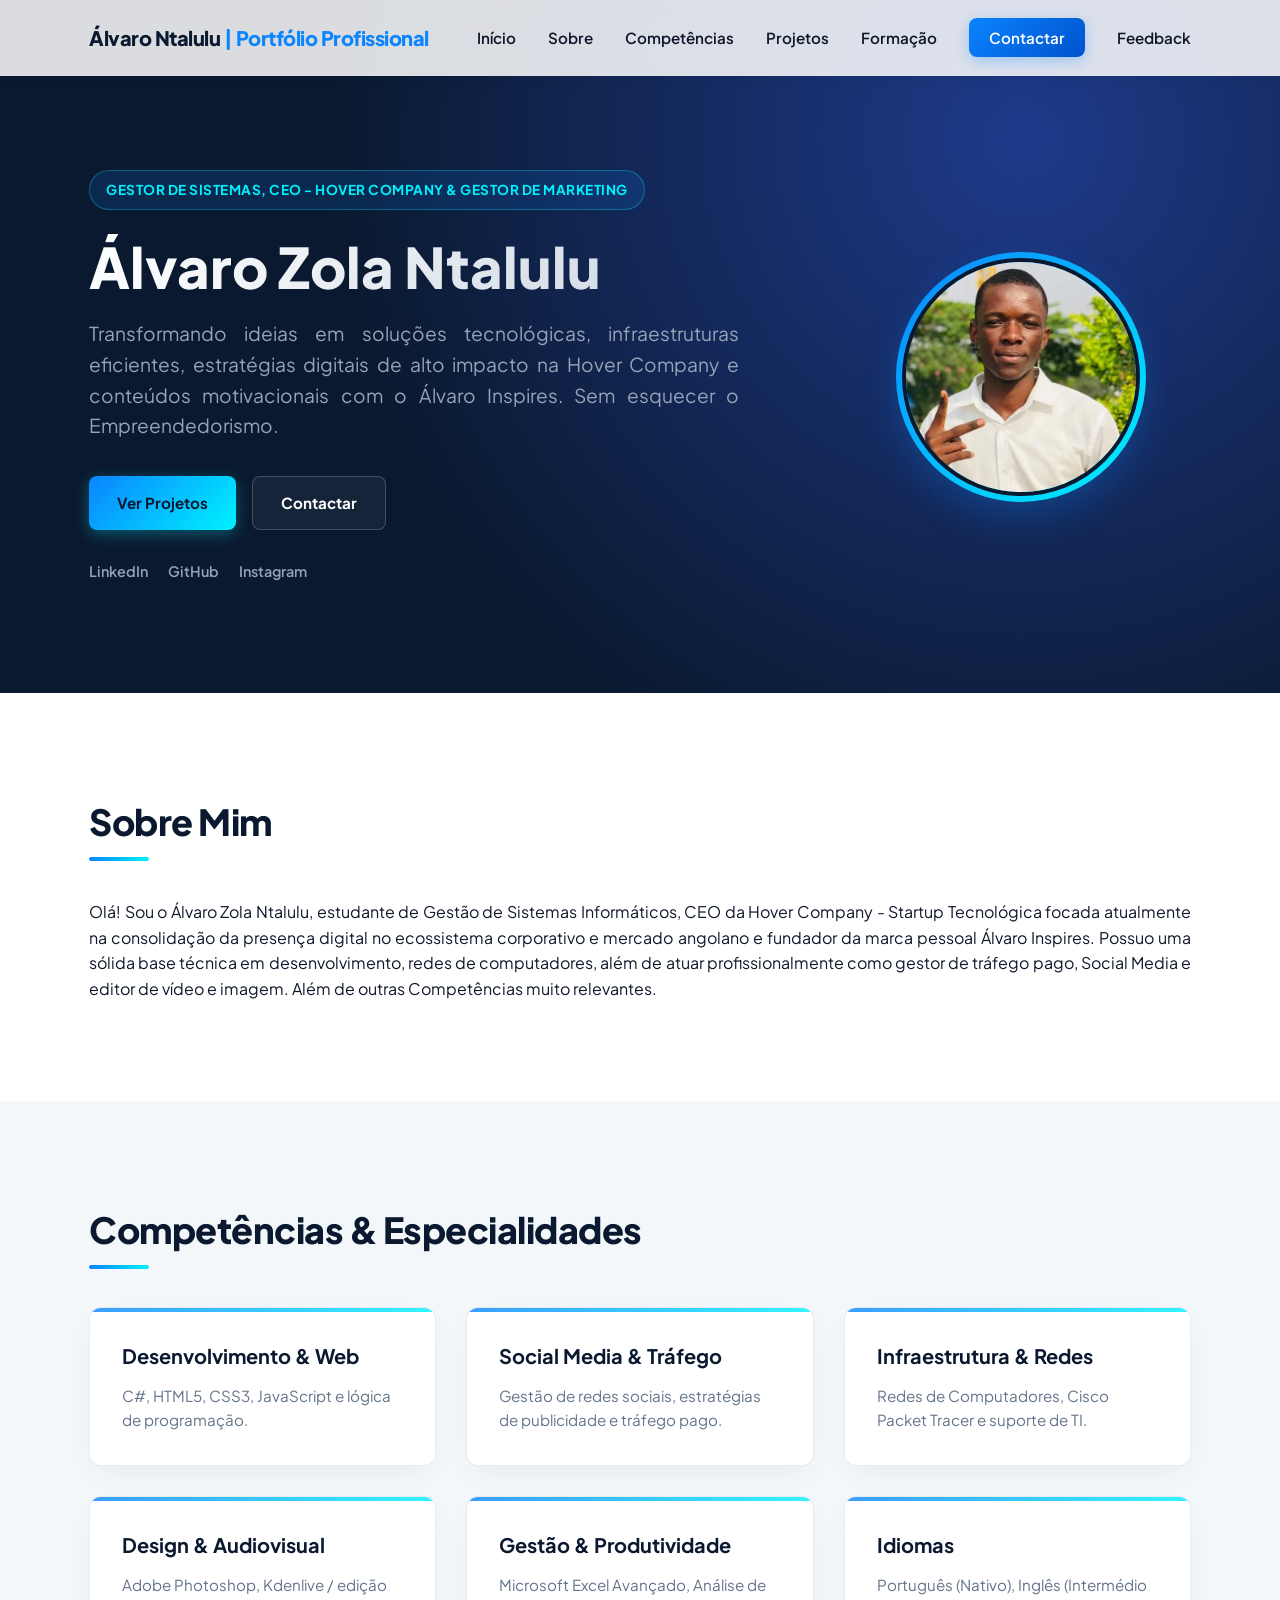
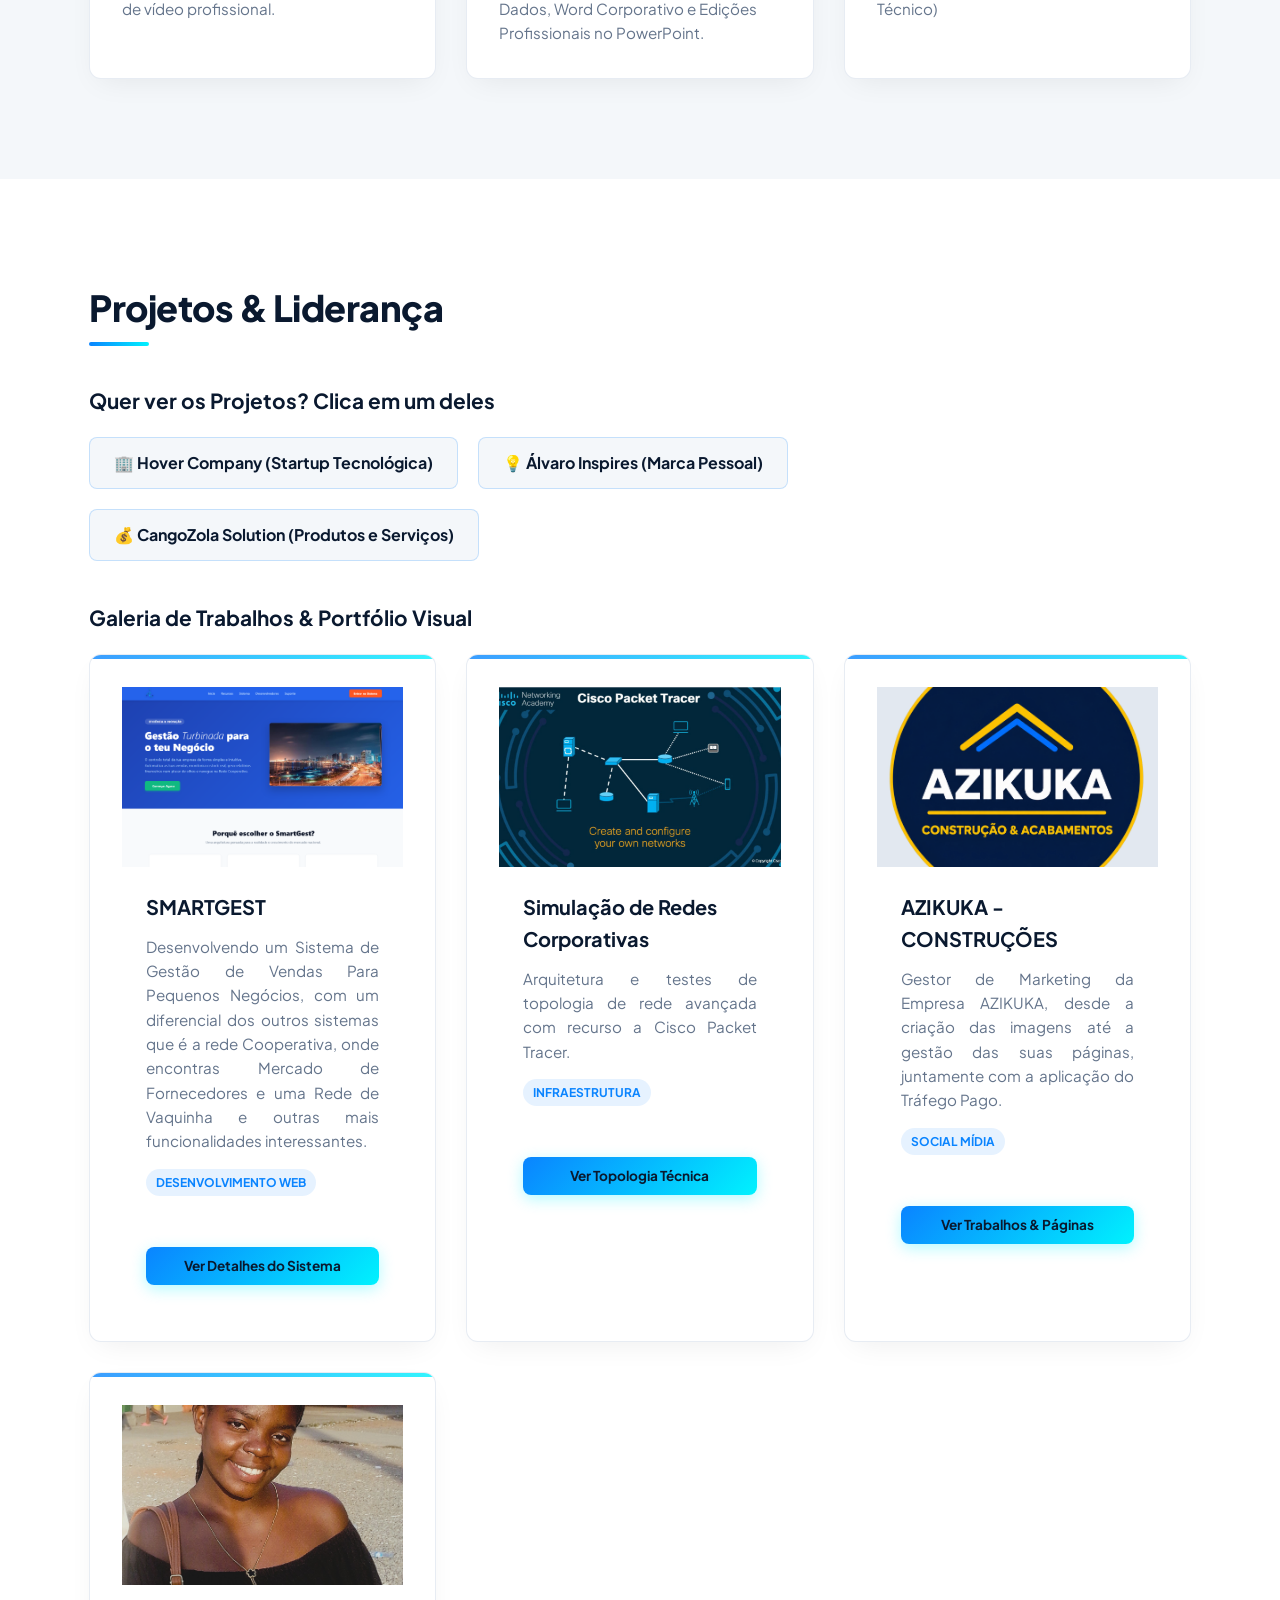
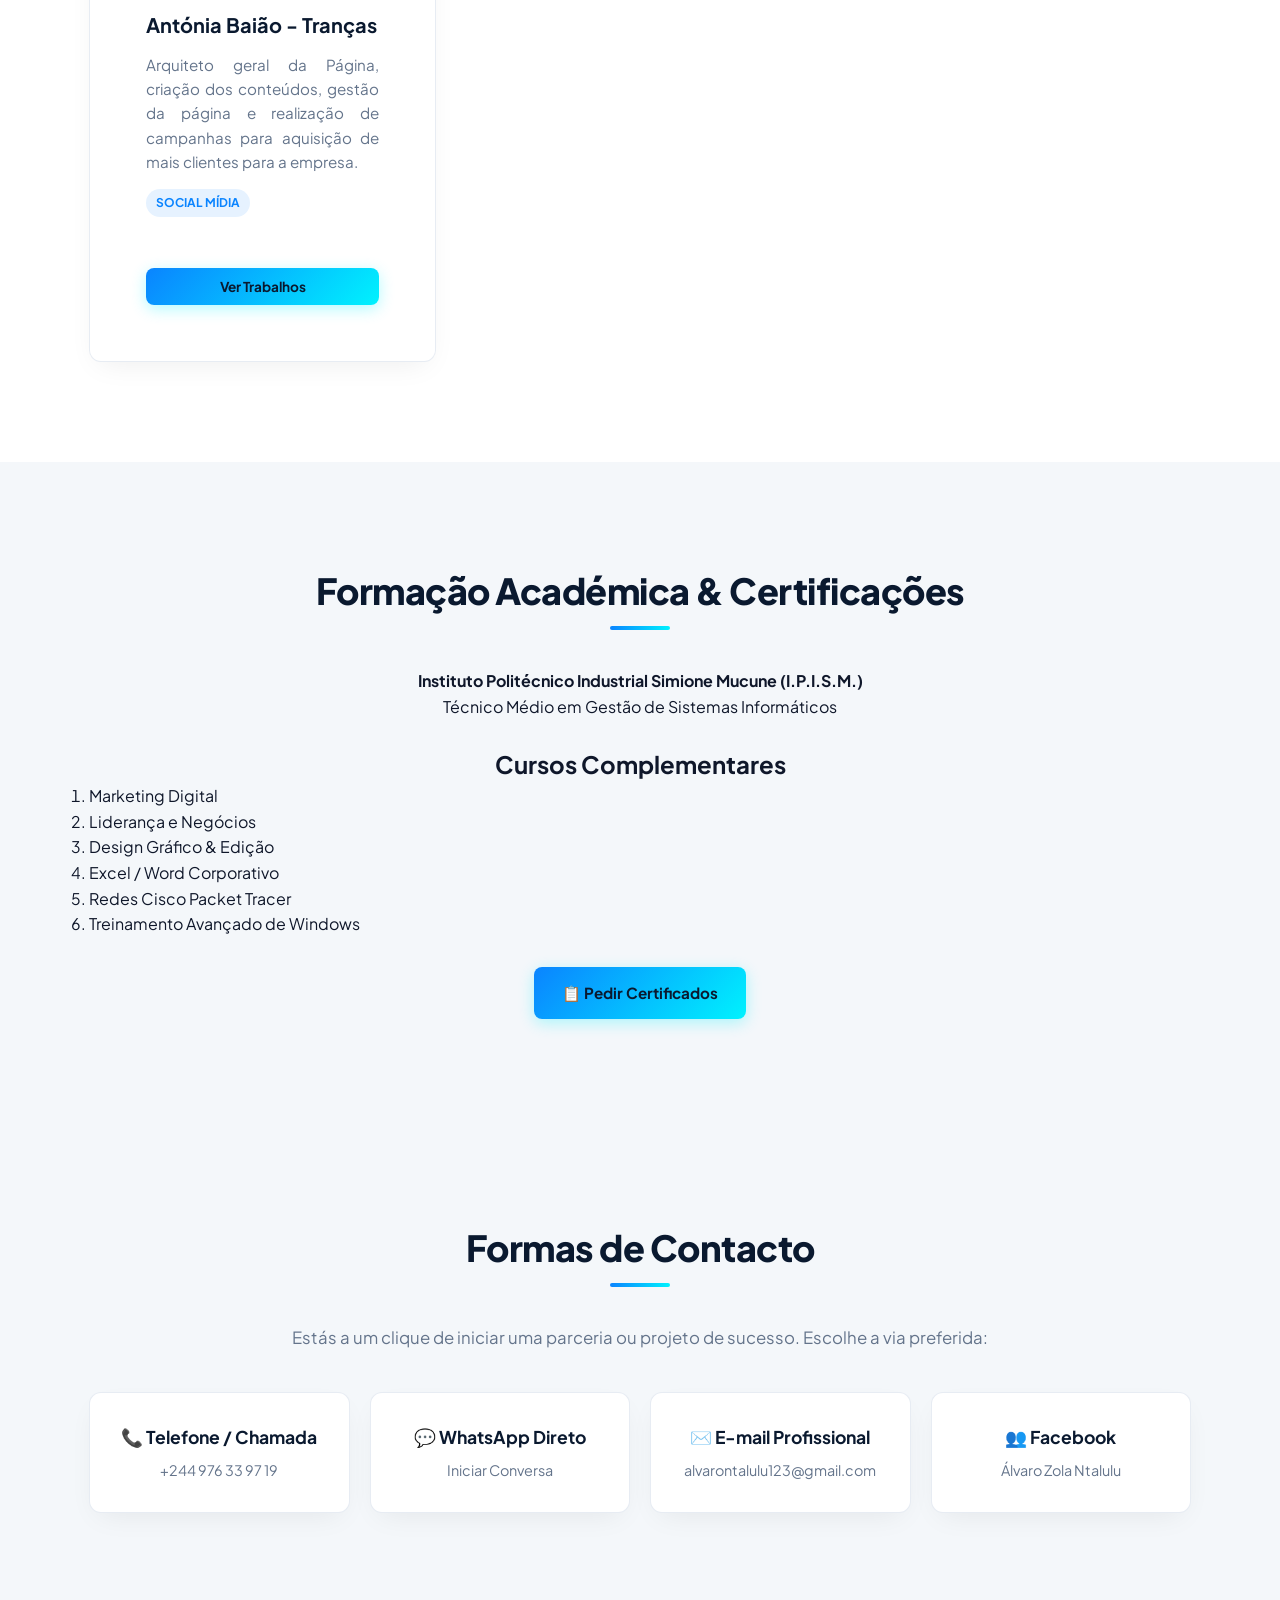
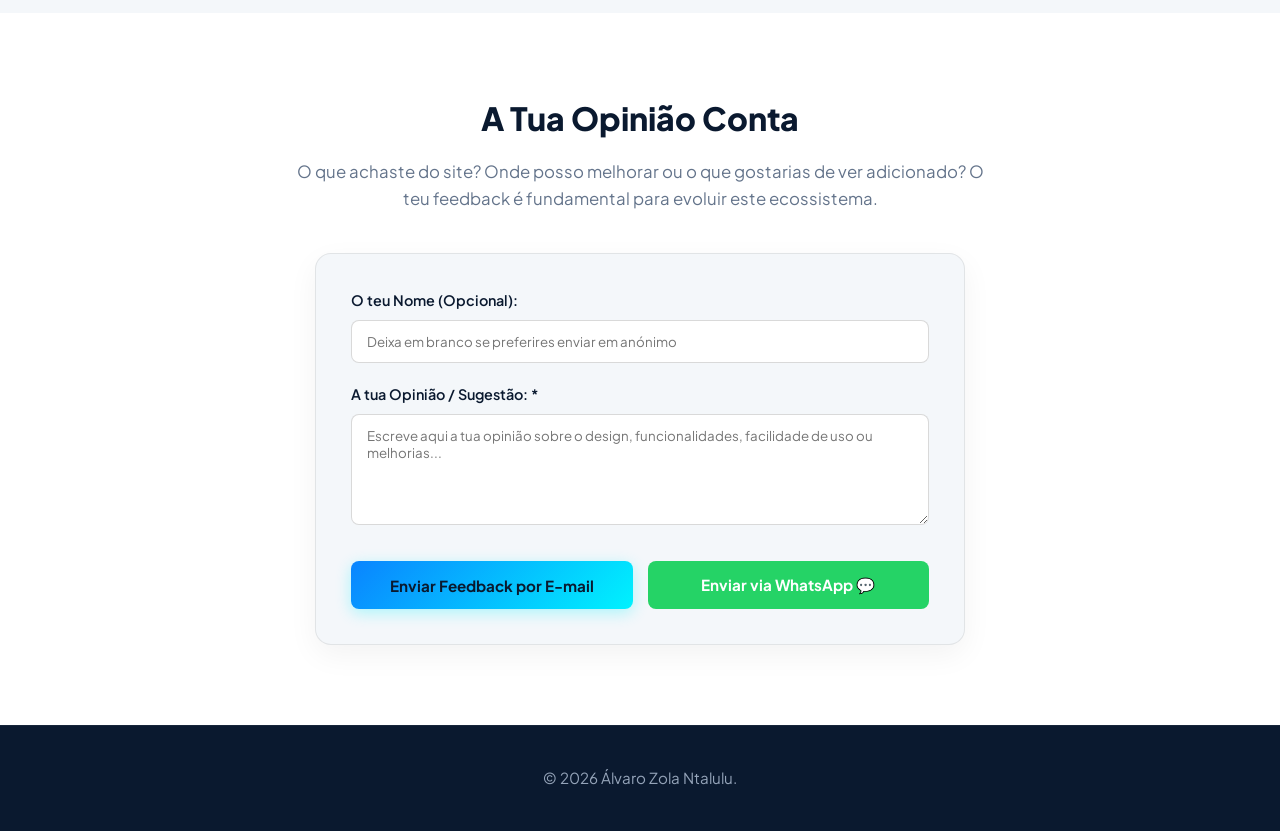
==== index.html @ 8cd979b9 "Links" ====
<!DOCTYPE html>
<html lang="pt">

<head>
    <meta charset="UTF-8">
    <meta name="viewport" content="width=device-width, initial-scale=1.0">
    <title>Álvaro Zola Ntalulu | Portfólio Profissional</title>
    <link rel="stylesheet" href="css/style.css">
</head>

<body>

    <!-- 1. CABEÇALHO E MENU DE NAVEGAÇÃO RESPONSIVO -->
    <header class="header">
        <div class="container nav-container">
            <a href="#" class="logo">Álvaro Ntalulu <span>| Portfólio Profissional</span></a>

            <!-- Botão Hambúrguer para Dispositivos Móveis -->
            <button class="mobile-menu-btn" id="menu-btn" aria-label="Abrir Menu">
                <span class="bar"></span>
                <span class="bar"></span>
                <span class="bar"></span>
            </button>

            <nav class="nav-menu" id="nav-menu">
                <ul>
                    <li><a href="#inicio">Início</a></li>
                    <li><a href="#sobre">Sobre</a></li>
                    <li><a href="#competencias">Competências</a></li>
                    <li><a href="#projetos">Projetos</a></li>
                    <li><a href="#formacao">Formação</a></li>
                    <li><a href="#contacto" class="btn-nav">Contactar</a></li>
                    <li><a href="#feedback">Feedback</a></li>

                </ul>
            </nav>
        </div>
    </header>

    <!-- 2. SECÇÃO PRINCIPAL (HERO SECTION COM FOTO & ÓRBITA DE ÍCONES) -->
    <section class="hero" id="inicio">
        <div class="container hero-container">
            <div class="hero-text">
                <span class="badge">Gestor de Sistemas, CEO - Hover Company & Gestor de Marketing</span>
                <h1>Álvaro Zola Ntalulu</h1>
                <p class="justificado">Transformando ideias em soluções tecnológicas, infraestruturas eficientes,
                    estratégias digitais de alto impacto na Hover Company e conteúdos motivacionais com o Álvaro
                    Inspires. Sem esquecer o Empreendedorismo.</p>

                <div class="hero-buttons">
                    <a href="#projetos" class="btn btn-primary">Ver Projetos</a>
                    <a href="#contacto" class="btn btn-secondary">Contactar</a>
                </div>

                <!-- Redes Sociais no Hero -->
                <div class="social-links">
                    <a href="https://www.linkedin.com/in/álvaro-zola-ntalulu-266499374?utm_source=share_via&utm_content=profile&utm_medium=member_android"
                        target="_blank">LinkedIn</a>
                    <a href="https://github.com/alvaro-zola-ntalulu" target="_blank">GitHub</a>
                    <a href="https://www.instagram.com/alvarontalulu" target="_blank">Instagram</a>
                    <!--                     <a href="https://linktree.com" target="_blank">Linktree</a>
 -->
                </div>
            </div>

            <!-- Imagem de Perfil com Efeito Orbital de 6 Ícones -->
            <div class="hero-image">
                <div class="profile-container">
                    <div class="profile-frame">
                        <img src="assets/img/alvaro-profile.jpg" alt="Álvaro Zola Ntalulu">
                    </div>
                    <!-- Os 6 ícones que formam o segundo anel bem espaçado no Hover -->
                    <div class="orbit-icons">
                        <span class="orbit-icon icon-1" title="Tecnologia">💻</span>
                        <span class="orbit-icon icon-2" title="Marketing">📈</span>
                        <span class="orbit-icon icon-3" title="Redes">🌐</span>
                        <span class="orbit-icon icon-4" title="Software">⚙️</span>
                        <span class="orbit-icon icon-5" title="Computador">🖥️</span>
                        <span class="orbit-icon icon-6" title="Estratégia/Dados">📊</span>
                    </div>
                </div>
            </div>
        </div>
    </section>

    <!-- 3. SOBRE MIM -->
    <section id="sobre" class="section">
        <div class="container">
            <h2 class="section-title">Sobre Mim</h2>
            <div class="about-content">
                <p class="justificado">Olá! Sou o Álvaro Zola Ntalulu, estudante de Gestão de Sistemas Informáticos, CEO
                    da Hover Company - Startup Tecnológica focada atualmente na consolidação da presença digital no
                    ecossistema
                    corporativo e mercado angolano e fundador da
                    marca pessoal Álvaro Inspires. Possuo uma sólida base técnica em desenvolvimento, redes de
                    computadores, além de atuar profissionalmente como gestor de tráfego pago, Social Media e editor de
                    vídeo e imagem. Além de outras Competências muito relevantes.</p>
            </div>
        </div>
    </section>

    <!-- 4. COMPETÊNCIAS (TECH STACK) -->
    <section id="competencias" class="section bg-light">
        <div class="container">
            <h2 class="section-title">Competências & Especialidades</h2>
            <div class="skills-grid">
                <div class="skill-card">
                    <h3>Desenvolvimento & Web</h3>
                    <p>C#, HTML5, CSS3, JavaScript e lógica de programação.</p>
                </div>
                <div class="skill-card">
                    <h3>Social Media & Tráfego</h3>
                    <p>Gestão de redes sociais, estratégias de publicidade e tráfego pago.</p>
                </div>
                <div class="skill-card">
                    <h3>Infraestrutura & Redes</h3>
                    <p>Redes de Computadores, Cisco Packet Tracer e suporte de TI.</p>
                </div>
                <div class="skill-card">
                    <h3>Design & Audiovisual</h3>
                    <p>Adobe Photoshop, Kdenlive / edição de vídeo profissional.</p>
                </div>
                <div class="skill-card">
                    <h3>Gestão & Produtividade</h3>
                    <p>Microsoft Excel Avançado, Análise de Dados, Word Corporativo e Edições Profissionais no
                        PowerPoint.</p>
                </div>
                <div class="skill-card">
                    <h3>Idiomas</h3>
                    <p>Português (Nativo), Inglês (Intermédio Técnico)</p>
                </div>
            </div>
        </div>
    </section>

    <!-- 5. PROJETOS & LIDERANÇA -->
    <section id="projetos" class="section">
        <div class="container">
            <h2 class="section-title">Projetos & Liderança</h2>
            <p class="subtitle-galeria">Quer ver os Projetos? Clica em um deles</p>
            <!-- Links de Destaque para Ficheiros HTML Internos -->
            <div class="brands-banner">
                <a href="Projectos/hover-company.html" class="brand-link">🏢 Hover Company (Startup Tecnológica)</a>
                <a href="Projectos/alvaro-inspires.html" class="brand-link">💡 Álvaro Inspires (Marca Pessoal)</a>
                <a href="Projectos/cangozola-solutions.html" class="brand-link">💰 CangoZola Solution (Produtos e
                    Serviços)</a>
            </div>

            <!-- Galeria Visual de Projetos -->
            <h3 class="subtitle-galeria">Galeria de Trabalhos & Portfólio Visual</h3>
            <div class="projects-grid">

                <!-- Projeto 1: SMARTGEST -->
                <div class="project-card">
                    <div class="project-img">
                        <img src="assets/img/SmartGest.png" alt="SMARTGEST">
                    </div>
                    <div class="project-info">
                        <h3>SMARTGEST</h3>
                        <p class="justificado">Desenvolvendo um Sistema de Gestão de Vendas Para Pequenos Negócios, com
                            um diferencial dos
                            outros sistemas que é a rede Cooperativa, onde encontras Mercado de Fornecedores e uma
                            Rede de Vaquinha e outras mais funcionalidades interessantes.</p>
                        <span class="project-tag">Desenvolvimento Web</span>
                        <br><br>
                        <a href="galeria-trabalho/smartgest-detalhe.html" class="btn btn-primary"
                            style="font-size: 0.85rem; padding: 8px 16px;">Ver Detalhes do Sistema</a>
                    </div>
                </div>

                <!-- Projeto 2: Cisco Packet Tracer -->
                <div class="project-card">
                    <div class="project-img">
                        <img src="assets/img/Cisco.jpg" alt="Cisco Packet Tracer">
                    </div>
                    <div class="project-info">
                        <h3>Simulação de Redes Corporativas</h3>
                        <p class="justificado">Arquitetura e testes de topologia de rede avançada com recurso a Cisco
                            Packet Tracer.</p>
                        <span class="project-tag">Infraestrutura</span>
                        <br><br>
                        <a href="galeria-trabalho/cisco-detalhe.html" class="btn btn-primary"
                            style="font-size: 0.85rem; padding: 8px 16px;">Ver Topologia Técnica</a>
                    </div>
                </div>

                <!-- Projeto 3: AZIKUKA - CONSTRUÇÕES -->
                <div class="project-card">
                    <div class="project-img">
                        <img src="assets/img/Azikuka.png" alt="AZIKUKA">
                    </div>
                    <div class="project-info">
                        <h3>AZIKUKA - CONSTRUÇÕES</h3>
                        <p class="justificado">Gestor de Marketing da Empresa AZIKUKA, desde a criação das imagens até a
                            gestão das suas
                            páginas, juntamente com a aplicação do Tráfego Pago.</p>
                        <span class="project-tag">Social Mídia</span>
                        <br><br>
                        <a href="galeria-trabalho/AZIKUKA-detalhe.html" class="btn btn-primary"
                            style="font-size: 0.85rem; padding: 8px 16px;">Ver Trabalhos & Páginas</a>
                    </div>
                </div>


                <div class="project-card">
                    <div class="project-img">
                        <img src="assets/img/antoniabaiao.jpg" alt="Antónia baião - Tranças">
                    </div>
                    <div class="project-info">
                        <h3>Antónia Baião - Tranças</h3>
                        <p class="justificado">Arquiteto geral da Página, criação dos conteúdos, gestão da
                            página e realização de campanhas para aquisição de mais clientes para a empresa.</p>
                        <span class="project-tag">SOCIAL MÍDIA</span>
                        <br><br>
                        <a href="galeria-trabalho/antoniabailao-detalhe.html" class="btn btn-primary"
                            style="font-size: 0.85rem; padding: 8px 16px;">Ver Trabalhos</a>
                    </div>
                </div>

                <!-- 
                <div class="project-card">
                    <div class="project-img">
                        <img src="assets/img/nome-da-foto.jpg" alt="Nome do Novo Projeto">
                    </div>
                    <div class="project-info">
                        <h3>Título do Novo Projeto</h3>
                        <p class="justificado">Breve descrição sobre o que realizaste neste projeto ou trabalho.</p>
                        <span class="project-tag">Categoria (ex: Web, Design, Redes)</span>
                        <br><br>
                        <a href="galeria-trabalho/projeto-detalhe.html" class="btn btn-primary"
                            style="font-size: 0.85rem; padding: 8px 16px;">Ver Detalhes</a>
                    </div>
                </div>
 -->

            </div>
        </div>
    </section>

    <!-- 6. FORMAÇÃO E CERTIFICADOS -->
    <section id="formacao" class="section bg-light">
        <div class="container text-center">
            <h2 class="section-title">Formação Académica & Certificações</h2>
            <p><strong>Instituto Politécnico Industrial Simione Mucune (I.P.I.S.M.)</strong></p>
            <p>Técnico Médio em Gestão de Sistemas Informáticos</p>
            <br>
            <h2>Cursos Complementares</h2>
            <p>
            <ol style="text-align: left; margin-bottom: 30px;">
                <li>Marketing Digital
                <li>Liderança e Negócios
                <li>Design Gráfico & Edição
                <li>Excel / Word Corporativo
                <li>Redes Cisco Packet Tracer
                <li>Treinamento Avançado de Windows
            </ol>
            </p>

            <a href="certificados.html" class="btn btn-primary" target="_self">📋 Pedir Certificados</a>
        </div>
    </section>

    <!-- 7. SECÇÃO DE CONTACTO DEDICADA -->
    <section id="contacto" class="section contacto-section">
        <div class="container text-center">
            <h2 class="section-title">Formas de Contacto</h2>
            <p class="contacto-desc">Estás a um clique de iniciar uma parceria ou projeto de sucesso. Escolhe a via
                preferida:</p>

            <div class="contacto-grid">
                <a href="tel:+244976339719" class="contacto-card">
                    <h3>📞 Telefone / Chamada</h3>
                    <p>+244 976 33 97 19</p>
                </a>
                <a href="https://wa.me/244976339719" target="_blank" class="contacto-card whatsapp">
                    <h3>💬 WhatsApp Direto</h3>
                    <p>Iniciar Conversa</p>
                </a>
                <a href="mailto:alvarontalulu123@gmail.com" class="contacto-card">
                    <h3>✉️ E-mail Profissional</h3>
                    <p>alvarontalulu123@gmail.com</p>
                </a>
                <a href="https://facebook.com/alvaro.zola.ntalulu" target="_blank" class="contacto-card facebook">
                    <h3>👥 Facebook</h3>
                    <p>Álvaro Zola Ntalulu</p>
                </a>
            </div>
        </div>
    </section>

    <!-- 6. SECÇÃO DE FEEDBACK E OPINIÃO DOS VISITANTES -->
    <section id="feedback" class="brand-details-section parallax-section">
        <div class="container">
            <h2 class="sub-title">A Tua Opinião Conta</h2>
            <p class="sub-desc">O que achaste do site? Onde posso melhorar ou o que gostarias de ver adicionado? O teu
                feedback é fundamental para evoluir este ecossistema.</p>

            <div class="feedback-wrapper"
                style="max-width: 650px; margin: 40px auto 0 auto; background: var(--bg-light); padding: 35px; border-radius: 16px; border: 1px solid rgba(0,0,0,0.08); box-shadow: 0 10px 30px rgba(0,0,0,0.05);">

                <!-- Formulário de Envio Directo para E-mail -->
                <form id="feedback-form" action="https://formspree.io/f/SEU_ID_AQUI" method="POST"
                    style="display: flex; flex-direction: column; gap: 20px; text-align: left;">

                    <div>
                        <label for="fb-nome"
                            style="font-size: 0.9rem; font-weight: 600; color: var(--primary-dark); display: block; margin-bottom: 8px;">O
                            teu Nome (Opcional):</label>
                        <input type="text" id="fb-nome" name="nome"
                            placeholder="Deixa em branco se preferires enviar em anónimo"
                            style="width: 100%; padding: 12px 15px; border-radius: 8px; border: 1px solid rgba(0,0,0,0.15); outline: none; font-family: inherit;">
                    </div>

                    <div>
                        <label for="fb-mensagem"
                            style="font-size: 0.9rem; font-weight: 600; color: var(--primary-dark); display: block; margin-bottom: 8px;">A
                            tua Opinião / Sugestão: *</label>
                        <textarea id="fb-mensagem" name="mensagem" rows="5"
                            placeholder="Escreve aqui a tua opinião sobre o design, funcionalidades, facilidade de uso ou melhorias..."
                            required
                            style="width: 100%; padding: 12px 15px; border-radius: 8px; border: 1px solid rgba(0,0,0,0.15); outline: none; font-family: inherit; resize: vertical;"></textarea>
                    </div>

                    <div style="display: flex; gap: 15px; flex-wrap: wrap; margin-top: 10px;">
                        <!-- Botão Enviar por E-mail -->
                        <button type="submit" class="btn btn-primary"
                            style="flex: 1; border: none; cursor: pointer;">Enviar Feedback por E-mail</button>

                        <!-- Botão Enviar por WhatsApp / Anónimo -->
                        <button type="button" id="btn-wa-feedback" class="btn"
                            style="background: #25D366; color: #fff; border: none; cursor: pointer; flex: 1;">Enviar via
                            WhatsApp 💬</button>
                    </div>

                </form>

            </div>
        </div>
    </section>

    <!-- 8. RODAPÉ -->
    <footer class="footer">
        <div class="container">
            <p>&copy; 2026 Álvaro Zola Ntalulu.</p>
        </div>
    </footer>

    <!-- Script de interatividade -->
    <script src="js/main.js"></script>


</body>

</html>
---- css/style.css ----
/* --- 1. IMPORTAÇÃO DE TIPOGRAFIA EXECUTIVA (Google Fonts) --- */
@import url('https://fonts.googleapis.com/css2?family=Plus+Jakarta+Sans:wght@400;500;600;700;800&display=swap');

/* --- 2. VARIÁVEIS DE CORES & EFEITOS --- */
:root {
    --primary-dark: #0A192F;       /* Azul escuro profundo (Tech) */
    --secondary-dark: #112240;     /* Azul de contraste */
    --accent-blue: #0A84FF;        /* Azul vibrante executivo */
    --accent-cyan: #00F2FE;        /* Cyan para detalhes/gradientes */
    --bg-light: #F4F7FA;          /* Cinza premium para blocos claros */
    --text-dark: #0F172A;         /* Texto escuro nítido */
    --text-muted: #64748B;        /* Texto secundário */
    --text-light: #94A3B8;        /* Texto secundário em fundo escuro */
    --white: #FFFFFF;
    --card-shadow: 0 10px 30px -10px rgba(2, 12, 27, 0.08);
    --hover-shadow: 0 20px 40px -15px rgba(10, 132, 255, 0.2);
    --transition: all 0.3s cubic-bezier(0.4, 0, 0.2, 1);
}

* {
    margin: 0;
    padding: 0;
    box-sizing: border-box;
    font-family: 'Plus Jakarta Sans', sans-serif;
}

body {
    color: var(--text-dark);
    line-height: 1.6;
    background-color: var(--white);
    overflow-x: hidden;
}

.container {
    width: 100%;
    max-width: 1150px;
    margin: 0 auto;
    padding: 0 24px;
}

.justificado {
    text-align: justify;
}

/* --- 3. CABEÇALHO VIDRO FOSCO (GLASSMORPHISM) --- */
.header {
    position: fixed;
    top: 0;
    left: 0;
    width: 100%;
    background: rgba(255, 255, 255, 0.85);
    backdrop-filter: blur(12px);
    -webkit-backdrop-filter: blur(12px);
    border-bottom: 1px solid rgba(226, 232, 240, 0.6);
    z-index: 1000;
}

.nav-container {
    display: flex;
    justify-content: space-between;
    align-items: center;
    height: 75px;
}

.logo {
    font-size: 1.25rem;
    font-weight: 800;
    color: var(--primary-dark);
    text-decoration: none;
    letter-spacing: -0.5px;
}

.logo span {
    color: var(--accent-blue);
}

.nav-menu ul {
    display: flex;
    list-style: none;
    align-items: center;
    gap: 32px;
}

.nav-menu a {
    text-decoration: none;
    color: var(--text-dark);
    font-size: 0.95rem;
    font-weight: 600;
    transition: var(--transition);
}

.nav-menu a:hover {
    color: var(--accent-blue);
}

.btn-nav {
    background: linear-gradient(135deg, var(--accent-blue), #0052CC);
    color: var(--white) !important;
    padding: 10px 20px;
    border-radius: 8px;
    box-shadow: 0 4px 14px rgba(10, 132, 255, 0.3);
}

.btn-nav:hover {
    transform: translateY(-2px);
    box-shadow: 0 6px 20px rgba(10, 132, 255, 0.4);
}

/* --- 4. HERO SECTION DE ALTO IMPACTO (FUNDO ESCURO TECH) --- */
.hero {
    padding: 170px 0 110px 0;
    background: radial-gradient(circle at 80% 20%, #1E3A8A 0%, var(--primary-dark) 60%);
    color: var(--white);
    position: relative;
}

.badge {
    display: inline-flex;
    align-items: center;
    gap: 8px;
    background: rgba(10, 132, 255, 0.15);
    border: 1px solid rgba(0, 242, 254, 0.3);
    color: var(--accent-cyan);
    padding: 8px 16px;
    border-radius: 30px;
    font-size: 0.85rem;
    font-weight: 700;
    margin-bottom: 24px;
    letter-spacing: 0.5px;
    text-transform: uppercase;
}

.hero h1 {
    font-size: 3.5rem;
    font-weight: 800;
    line-height: 1.15;
    margin-bottom: 20px;
    background: linear-gradient(135deg, #FFFFFF 0%, #CBD5E1 100%);
    -webkit-background-clip: text;
    -webkit-text-fill-color: transparent;
}

.hero p {
    font-size: 1.2rem;
    color: var(--text-light);
    max-width: 650px;
    margin-bottom: 35px;
    font-weight: 400;
}

.hero-buttons {
    display: flex;
    gap: 16px;
}

/* --- ATUALIZAÇÃO DA SECÇÃO HERO (LAYOUT EM 2 COLUNAS) --- */
.hero-container {
    display: flex;
    align-items: center;
    justify-content: space-between;
    gap: 40px;
}

.hero-text {
    flex: 1;
    max-width: 650px;
}

/* Moldura Executiva para a Imagem de Perfil */
.hero-image {
    flex: 0 0 320px;
    display: flex;
    justify-content: center;
    align-items: center;
}

.profile-frame {
    width: 280px;
    height: 280px;
    border-radius: 50%;
    padding: 8px;
    background: linear-gradient(135deg, var(--accent-blue), var(--accent-cyan));
    box-shadow: 0 15px 35px rgba(10, 132, 255, 0.25);
    transition: var(--transition);
}

.profile-frame:hover {
    transform: scale(1.03);
    box-shadow: 0 20px 45px rgba(0, 241, 254, 0.041);
}

.profile-frame img {
    width: 100%;
    height: 100%;
    border-radius: 50%;
    object-fit: cover;
    border: 4px solid var(--primary-dark);
}

/* --- LINKS REDES SOCIAIS NO HERO --- */
.social-links {
    display: flex;
    gap: 20px;
    margin-top: 30px;
    align-items: center;
}

.social-links a {
    display: inline-flex;
    align-items: center;
    gap: 8px;
    color: var(--text-light);
    text-decoration: none;
    font-size: 0.9rem;
    font-weight: 600;
    transition: var(--transition);
}

.social-links a:hover {
    color: var(--accent-cyan);
    transform: translateY(-2px);
}

/* --- ADAPTAÇÃO PARA TELEMÓVEIS (RESPONSIVIDADE) --- */
@media (max-width: 868px) {
    .hero-container {
        flex-direction: column-reverse; /* Em telemóveis a foto fica por cima do texto */
        text-align: center;
    }

    .hero-text {
        max-width: 100%;
    }

    .hero-buttons, .social-links {
        justify-content: center;
    }

    .profile-frame {
        width: 220px;
        height: 220px;
    }
}

/* --- 5. BOTÕES IMPRESSIONANTES --- */
.btn {
    display: inline-flex;
    align-items: center;
    justify-content: center;
    padding: 14px 28px;
    border-radius: 8px;
    text-decoration: none;
    font-weight: 700;
    font-size: 0.95rem;
    transition: var(--transition);
}

.btn-primary {
    background: linear-gradient(135deg, var(--accent-blue) 0%, var(--accent-cyan) 100%);
    color: var(--primary-dark);
    box-shadow: 0 4px 15px rgba(0, 242, 254, 0.3);
}

.btn-primary:hover {
    transform: translateY(-3px);
    box-shadow: 0 8px 25px rgba(0, 242, 254, 0.5);
}

.btn-secondary {
    background: rgba(255, 255, 255, 0.05);
    color: var(--white);
    border: 1px solid rgba(255, 255, 255, 0.2);
    backdrop-filter: blur(5px);
}

.btn-secondary:hover {
    background: rgba(255, 255, 255, 0.15);
    border-color: var(--white);
    transform: translateY(-3px);
}

/* --- 6. SECÇÕES & CARTÕES TRIDIMENSIONAIS --- */
.section {
    padding: 100px 0;
}

.bg-light {
    background-color: var(--bg-light);
}

.section-title {
    font-size: 2.25rem;
    font-weight: 800;
    color: var(--primary-dark);
    margin-bottom: 48px;
    letter-spacing: -0.5px;
    position: relative;
}

.section-title::after {
    content: '';
    position: absolute;
    bottom: -10px;
    left: 0;
    width: 60px;
    height: 4px;
    background: linear-gradient(90deg, var(--accent-blue), var(--accent-cyan));
    border-radius: 2px;
}

.skills-grid, .projects-grid {
    display: grid;
    grid-template-columns: repeat(auto-fit, minmax(260px, 1fr));
    gap: 30px;
}

.skill-card, .project-card {
    background-color: var(--white);
    padding: 32px;
    border-radius: 12px;
    box-shadow: var(--card-shadow);
    border: 1px solid rgba(226, 232, 240, 0.8);
    transition: var(--transition);
    position: relative;
    overflow: hidden;
}

.skill-card::before, .project-card::before {
    content: '';
    position: absolute;
    top: 0;
    left: 0;
    width: 100%;
    height: 4px;
    background: linear-gradient(90deg, var(--accent-blue), var(--accent-cyan));
    opacity: 0.8;
    transition: var(--transition);
}

.skill-card:hover, .project-card:hover {
    transform: translateY(-8px);
    box-shadow: var(--hover-shadow);
    border-color: rgba(10, 132, 255, 0.3);
}

.skill-card h3, .project-card h3 {
    font-size: 1.25rem;
    font-weight: 700;
    color: var(--primary-dark);
    margin-bottom: 12px;
}

.skill-card p, .project-card p {
    font-size: 0.95rem;
    color: var(--text-muted);
    line-height: 1.6;
}

.text-center {
    text-align: center;
}

.text-center .section-title::after {
    left: 50%;
    transform: translateX(-50%);
}

/* --- 7. RODAPÉ EXECUTIVO --- */
.footer {
    background-color: var(--primary-dark);
    color: var(--text-light);
    text-align: center;
    padding: 40px 0;
    font-size: 0.95rem;
    border-top: 1px solid rgba(255, 255, 255, 0.05);
}

/* --- BANNER DE MARCAS (Hover Company, Álvaro Inspires e outras) --- */
.brands-banner {
    display: flex;
    gap: 20px;
    margin-bottom: 40px;
    flex-wrap: wrap;
}

.brand-link {
    background: var(--bg-light);
    border: 1px solid rgba(10, 132, 255, 0.2);
    padding: 12px 24px;
    border-radius: 8px;
    text-decoration: none;
    font-weight: 700;
    color: var(--primary-dark);
    transition: var(--transition);
}

.brand-link:hover {
    background: var(--accent-blue);
    color: var(--white);
    transform: translateY(-2px);
}

.subtitle-galeria {
    font-size: 1.3rem;
    color: var(--primary-dark);
    margin-bottom: 20px;
    font-weight: 700;
}

/* --- GALERIA DE PROJETOS COM FOTOS --- */
.project-card {
    background-color: var(--white);
    border-radius: 12px;
    overflow: hidden;
    box-shadow: var(--card-shadow);
    border: 1px solid rgba(226, 232, 240, 0.8);
    transition: var(--transition);
    display: flex;
    flex-direction: column;
}

.project-img {
    width: 100%;
    height: 180px;
    overflow: hidden;
    background-color: #E2E8F0;
}

.project-img img {
    width: 100%;
    height: 100%;
    object-fit: cover;
    transition: var(--transition);
}

.project-card:hover .project-img img {
    transform: scale(1.05);
}

.project-info {
    padding: 24px;
    display: flex;
    flex-direction: column;
    flex-grow: 1;
}

.project-tag {
    display: inline-block;
    margin-top: 15px;
    font-size: 0.75rem;
    font-weight: 700;
    text-transform: uppercase;
    color: var(--accent-blue);
    background: rgba(10, 132, 255, 0.1);
    padding: 4px 10px;
    border-radius: 20px;
    align-self: flex-start;
}

/* --- SECÇÃO DE CONTACTO DEDICADA --- */
.contacto-section {
    background-color: var(--bg-light);
}

.contacto-desc {
    color: var(--text-muted);
    margin-bottom: 40px;
    font-size: 1.05rem;
}

.contacto-grid {
    display: grid;
    grid-template-columns: repeat(auto-fit, minmax(220px, 1fr));
    gap: 20px;
}

.contacto-card {
    background: var(--white);
    padding: 30px 20px;
    border-radius: 12px;
    text-decoration: none;
    box-shadow: var(--card-shadow);
    border: 1px solid rgba(226, 232, 240, 0.8);
    transition: var(--transition);
    display: flex;
    flex-direction: column;
    align-items: center;
    text-align: center;
}

.contacto-card h3 {
    font-size: 1.1rem;
    color: var(--primary-dark);
    margin-bottom: 8px;
}

.contacto-card p {
    font-size: 0.9rem;
    color: var(--text-muted);
}

.contacto-card:hover {
    transform: translateY(-5px);
    border-color: var(--accent-blue);
    box-shadow: var(--hover-shadow);
}

.contacto-card.whatsapp:hover {
    border-color: #25D366;
}

.contacto-card.facebook:hover {
    border-color: #1877F2;
}

/* --- ESTILOS INTERATIVOS PARA PÁGINAS DE MARCAS/EMPRESAS --- */
.brand-hero {
    padding: 160px 0 90px 0;
    background: linear-gradient(135deg, #0A192F 0%, #112240 100%);
    color: var(--white);
    min-height: 80vh;
    display: flex;
    align-items: center;
}

.brand-container {
    display: flex;
    align-items: center;
    justify-content: space-between;
    gap: 50px;
}

.brand-info {
    flex: 1;
}

.badge-brand {
    display: inline-block;
    background: rgba(0, 242, 254, 0.12);
    color: var(--accent-cyan);
    padding: 6px 14px;
    border-radius: 20px;
    font-size: 0.85rem;
    font-weight: 700;
    margin-bottom: 20px;
    text-transform: uppercase;
    letter-images: 0.5px;
}

.brand-info h1 {
    font-size: 3rem;
    font-weight: 800;
    margin-bottom: 20px;
    color: var(--white);
}

.brand-info p {
    font-size: 1.1rem;
    color: var(--text-light);
    margin-bottom: 30px;
    line-height: 1.7;
}

/* Botões de Ação Interativos */
.brand-actions {
    display: flex;
    gap: 15px;
    margin-bottom: 25px;
    flex-wrap: wrap;
}

.btn-brand {
    padding: 12px 24px;
    border-radius: 8px;
    font-weight: 700;
    text-decoration: none;
    transition: var(--transition);
    box-shadow: 0 4px 15px rgba(0,0,0,0.2);
}

.btn-brand.facebook {
    background: #1877F2;
    color: var(--white);
}

.btn-brand.instagram {
    background: linear-gradient(45deg, #f09433, #e6683c, #dc2743, #cc2366, #bc1888);
    color: var(--white);
}

.btn-brand.whatsapp {
    background: #25D366;
    color: var(--white);
}

.btn-brand:hover {
    transform: translateY(-3px);
    opacity: 0.95;
    box-shadow: 0 8px 25px rgba(10, 132, 255, 0.4);
}

/* Chips de Redes Sociais Secundárias */
.brand-socials-row {
    display: flex;
    gap: 12px;
    flex-wrap: wrap;
}

.social-chip {
    background: rgba(255, 255, 255, 0.08);
    border: 1px solid rgba(255, 255, 255, 0.15);
    color: var(--white);
    padding: 8px 16px;
    border-radius: 6px;
    text-decoration: none;
    font-size: 0.9rem;
    font-weight: 600;
    transition: var(--transition);
}

.social-chip:hover {
    background: var(--accent-blue);
    border-color: var(--accent-cyan);
    transform: translateY(-2px);
}

.social-chip.whatsapp:hover {
    background: #25D366;
    border-color: #25D366;
}

/* Cartão da Imagem/Logótipo Interativo */
.brand-media {
    flex: 0 0 350px;
    display: flex;
    justify-content: center;
}

.brand-logo-card {
    position: relative;
    width: 300px;
    height: 300px;
    border-radius: 20px;
    overflow: hidden;
    background: var(--secondary-dark);
    border: 2px solid rgba(0, 242, 254, 0.3);
    box-shadow: 0 20px 40px rgba(0, 0, 0, 0.4);
    transition: var(--transition);
}

.brand-logo-card img {
    width: 100%;
    height: 100%;
    object-fit: cover;
    transition: var(--transition);
}

.brand-logo-card:hover {
    transform: scale(1.03) translateY(-5px);
    border-color: var(--accent-cyan);
    box-shadow: 0 30px 60px rgba(0, 242, 254, 0.25);
}

.brand-logo-card:hover img {
    transform: scale(1.05);
}

.brand-details-section {
    padding: 80px 0;
    background-color: var(--white);
    text-align: center;
}

.sub-title {
    font-size: 2rem;
    font-weight: 800;
    color: var(--primary-dark);
    margin-bottom: 15px;
}

.sub-desc {
    max-width: 700px;
    margin: 0 auto 30px auto;
    color: var(--text-muted);
    font-size: 1.05rem;
    line-height: 1.6;
}

.back-home-wrapper {
    margin-top: 20px;
}

/* --- EFEITO DE ÓRBITA CIRCULAR NA FOTO DE PERFIL (6 ÍCONES ALINHADOS) --- */
.profile-container {
    position: relative;
    width: 340px; /* Aumentado ligeiramente para dar espaço aos ícones exteriores */
    height: 340px;
    display: flex;
    justify-content: center;
    align-items: center;
}

.profile-frame {
    width: 250px;
    height: 250px;
    border-radius: 50%;
    padding: 6px;
    background: linear-gradient(135deg, var(--accent-blue), var(--accent-cyan));
    box-shadow: 0 15px 35px rgba(10, 132, 255, 0.25);
    transition: var(--transition);
    z-index: 2;
}

.profile-frame img {
    width: 100%;
    height: 100%;
    border-radius: 50%;
    object-fit: cover;
    border: 4px solid var(--primary-dark);
}

/* Contentor dos 6 ícones em órbita */
.orbit-icons {
    position: absolute;
    width: 100%;
    height: 100%;
    top: 0;
    left: 0;
    pointer-events: none;
    opacity: 0;
    transform: scale(0.7);
    transition: all 0.4s cubic-bezier(0.175, 0.885, 0.32, 1.275);
    z-index: 1;
}

.profile-container:hover .orbit-icons {
    opacity: 1;
    transform: scale(1); /* Expande para o tamanho total afastado da margem */
}

.profile-container:hover .profile-frame {
    transform: scale(1.02);
    box-shadow: 0 20px 45px rgba(0, 242, 254, 0.4);
}

.orbit-icon {
    position: absolute;
    width: 42px;
    height: 42px;
    background: var(--white);
    border: 2px solid var(--accent-cyan);
    border-radius: 50%;
    display: flex;
    align-items: center;
    justify-content: center;
    font-size: 1.1rem;
    box-shadow: 0 4px 12px rgba(0, 242, 254, 0.3);
    transition: var(--transition);
}

/* Distribuição matemática perfeita dos 6 ícones bem distantes do círculo central */
.icon-1 { top: 10px;  left: 50%; transform: translateX(-50%); } /* Topo */
.icon-2 { top: 60px;  right: 15px; }                            /* Superior Direita */
.icon-3 { bottom: 60px; right: 15px; }                          /* Inferior Direita */
.icon-4 { bottom: 10px; left: 50%; transform: translateX(-50%); }/* Fundo */
.icon-5 { bottom: 60px; left: 15px; }                           /* Inferior Esquerda */
.icon-6 { top: 60px;  left: 15px; }                             /* Superior Esquerda */



/* Responsividade para Telemóveis */
@media (max-width: 868px) {
    .brand-container {
        flex-direction: column-reverse;
        text-align: center;
    }
    .brand-actions, .brand-socials-row {
        justify-content: center;
    }
    .brand-logo-card {
        width: 240px;
        height: 240px;
    }
}

/* --- MENU RESPONSIVO MOBILE --- */
.mobile-menu-btn {
    display: none;
    flex-direction: column;
    justify-content: space-between;
    width: 30px;
    height: 21px;
    background: transparent;
    border: none;
    cursor: pointer;
    z-index: 1001;
}

.mobile-menu-btn .bar {
    width: 100%;
    height: 3px;
    background-color: var(--white);
    border-radius: 3px;
    transition: var(--transition);
}

/* Animação do Botão Hambúrguer quando Aberto */
.mobile-menu-btn.active .bar:nth-child(1) {
    transform: translateY(9px) rotate(45deg);
}
.mobile-menu-btn.active .bar:nth-child(2) {
    opacity: 0;
}
.mobile-menu-btn.active .bar:nth-child(3) {
    transform: translateY(-9px) rotate(-45deg);
}

/* Regras de Responsividade para Telemóveis (ecrãs até 768px) */
@media (max-width: 768px) {
    .mobile-menu-btn {
        display: flex; /* Mostra o botão hambúrguer no telemóvel */
    }

    .nav-menu {
        position: fixed;
        top: 0;
        right: -100%; /* Esconde o menu fora do ecrã à direita */
        width: 75%;
        height: 100vh;
        background: var(--secondary-dark);
        box-shadow: -10px 0 30px rgba(0, 0, 0, 0.5);
        display: flex;
        justify-content: center;
        align-items: center;
        transition: right 0.4s ease;
        z-index: 1000;
    }

    .nav-menu.active {
        right: 0; /* Desliza o menu para dentro do ecrã */
    }

    .nav-menu ul {
        flex-direction: column;
        align-items: center;
        gap: 25px;
    }

    .nav-menu ul li a {
        font-size: 1.2rem;
    }
}


#lightbox {
    display: none;
    position: fixed;
    z-index: 999999;
    top: 0;
    left: 0;
    width: 100vw;
    height: 100vh;
    background: rgba(0, 0, 0, 0.9);
    justify-content: center;
    align-items: center;
}

#lightbox-img {
    max-width: 90%;
    max-height: 85vh;
    object-fit: contain;
    border-radius: 8px;
}

#lightbox-close {
    position: absolute;
    top: 20px;
    right: 30px;
    color: #fff;
    font-size: 35px;
    background: none;
    border: none;
    cursor: pointer;
}
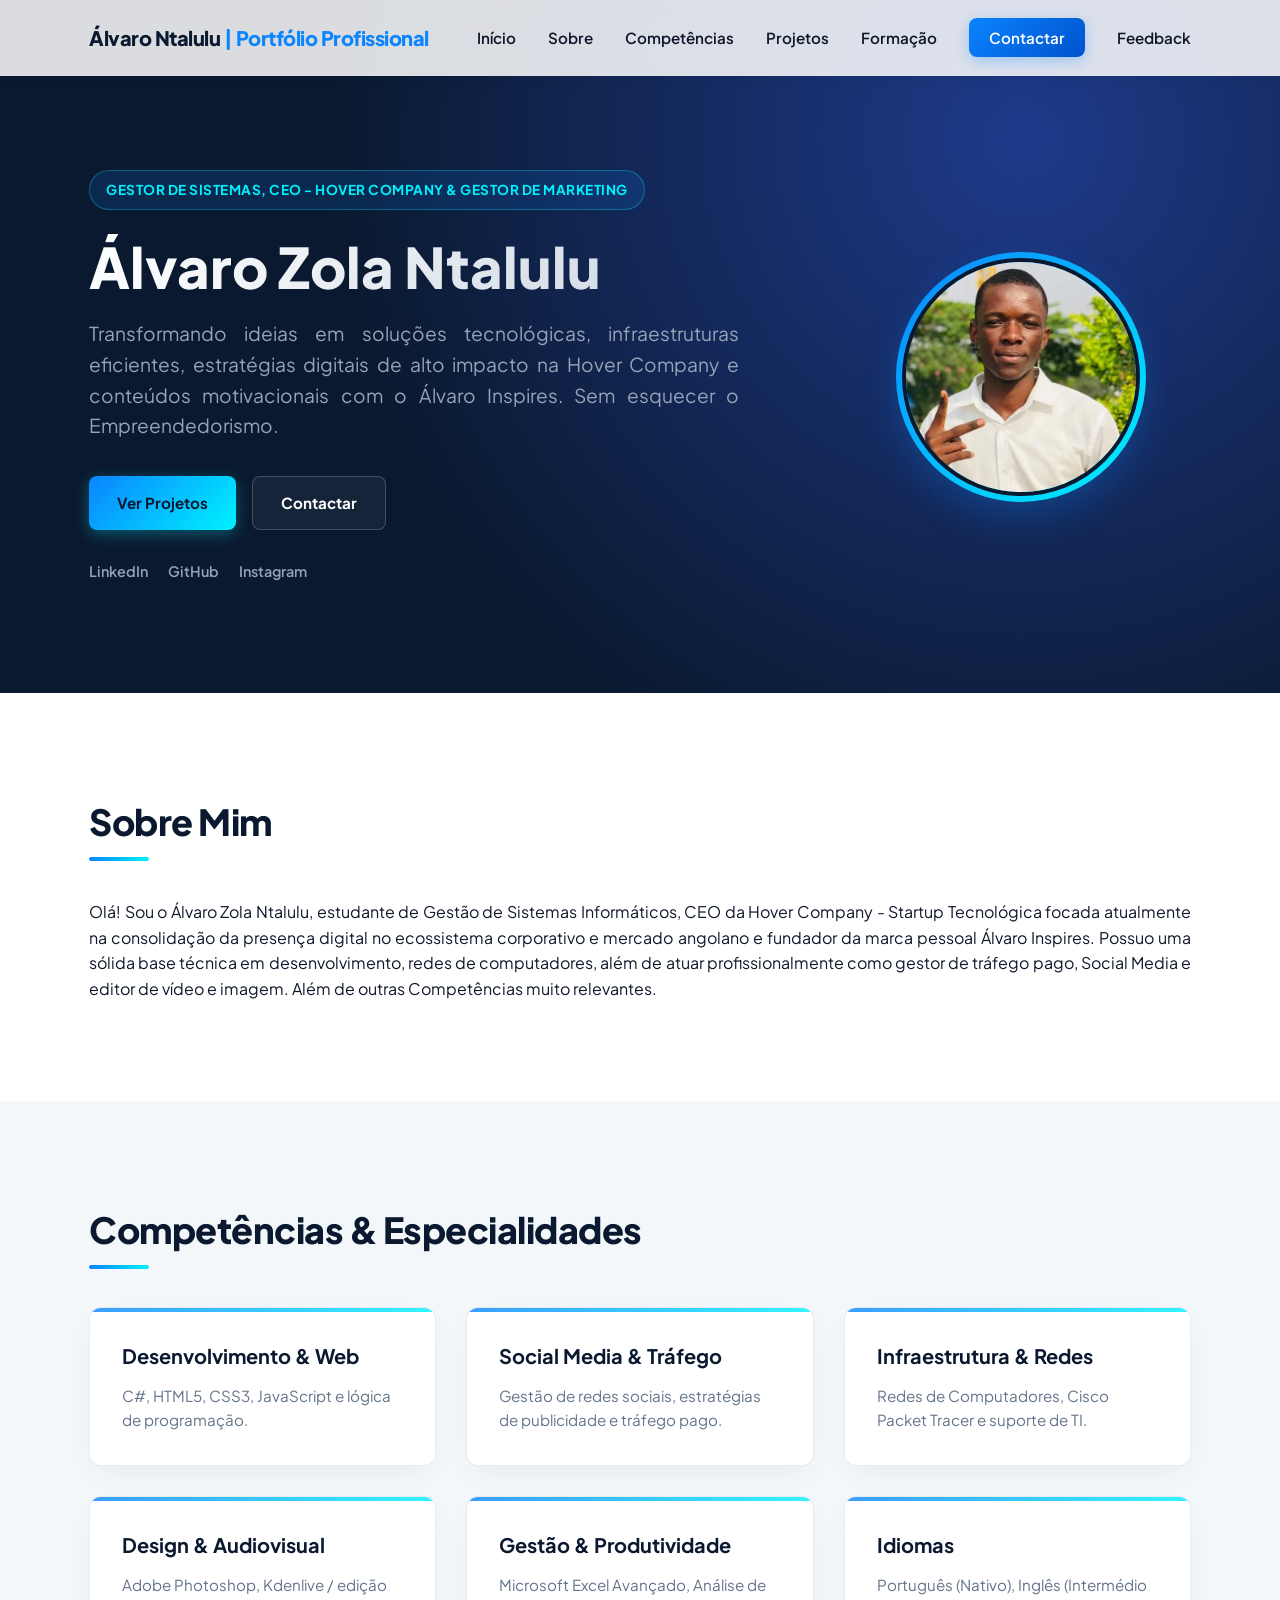
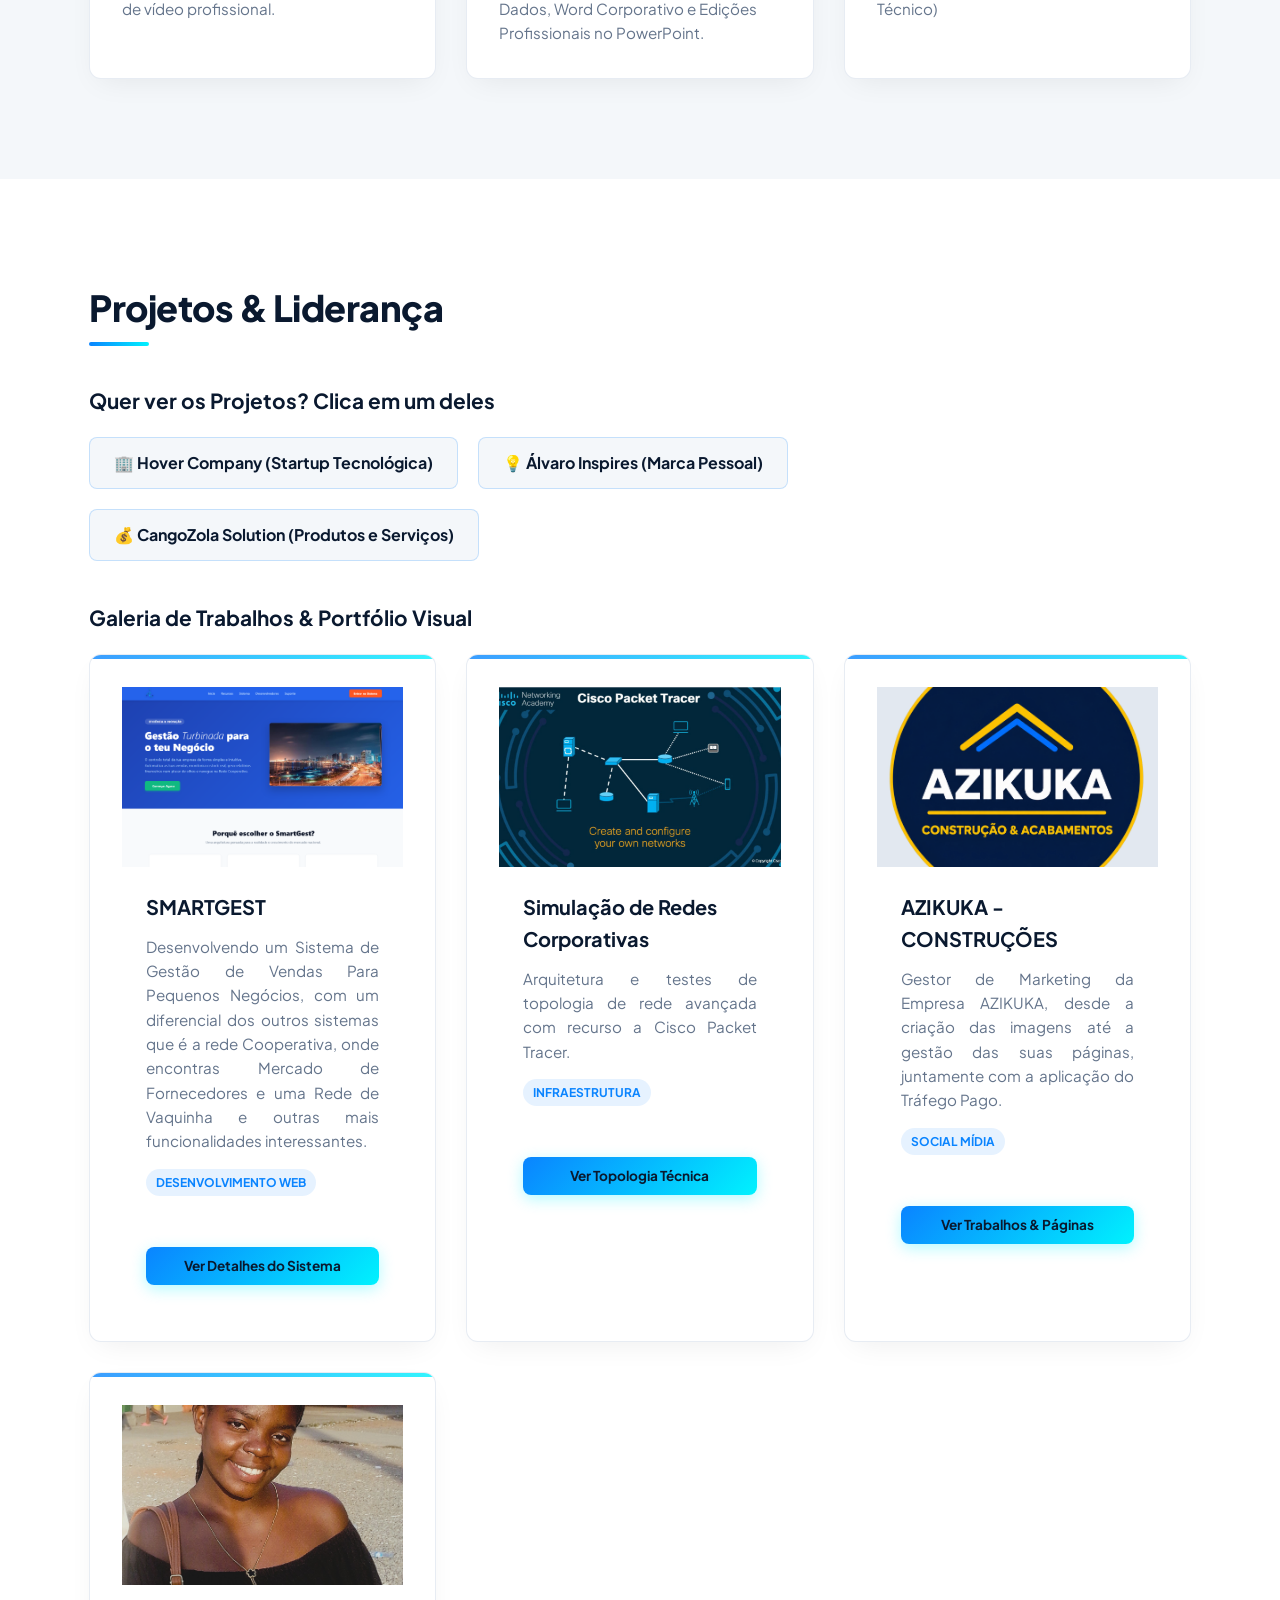
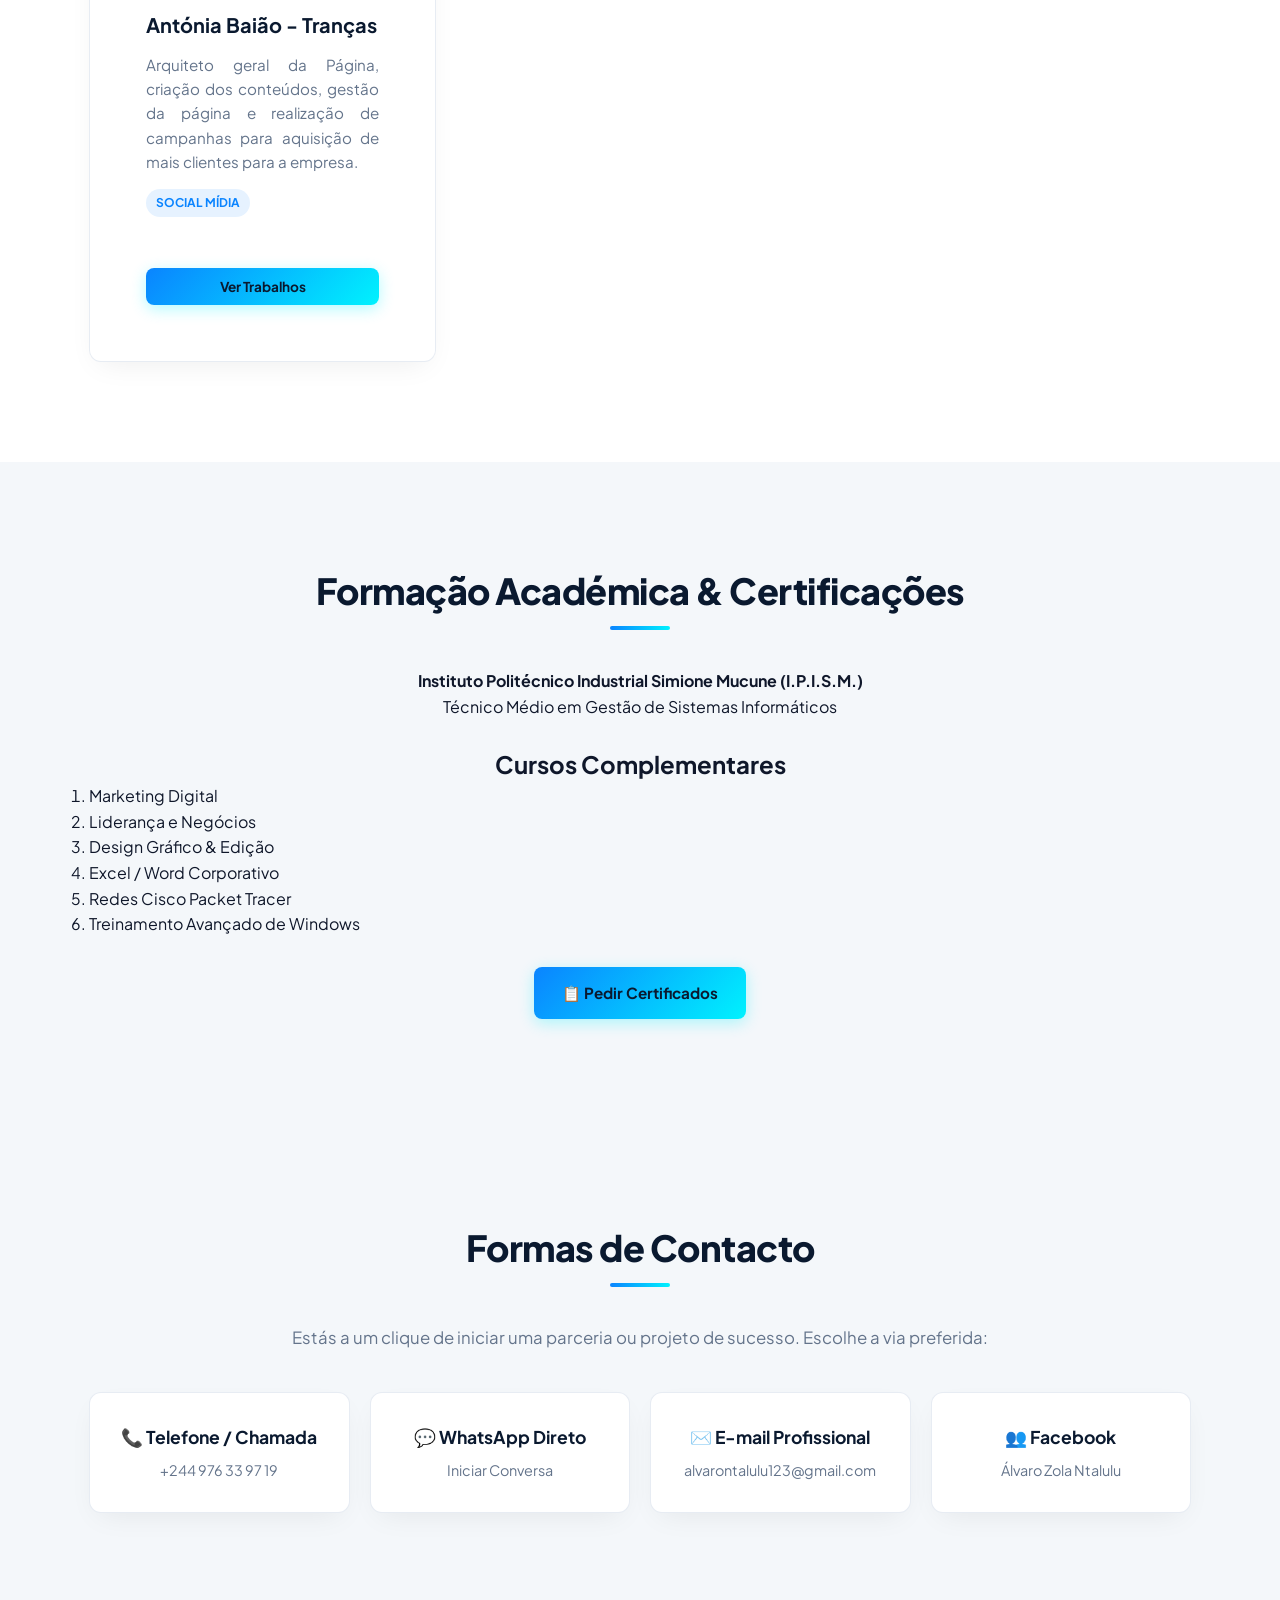
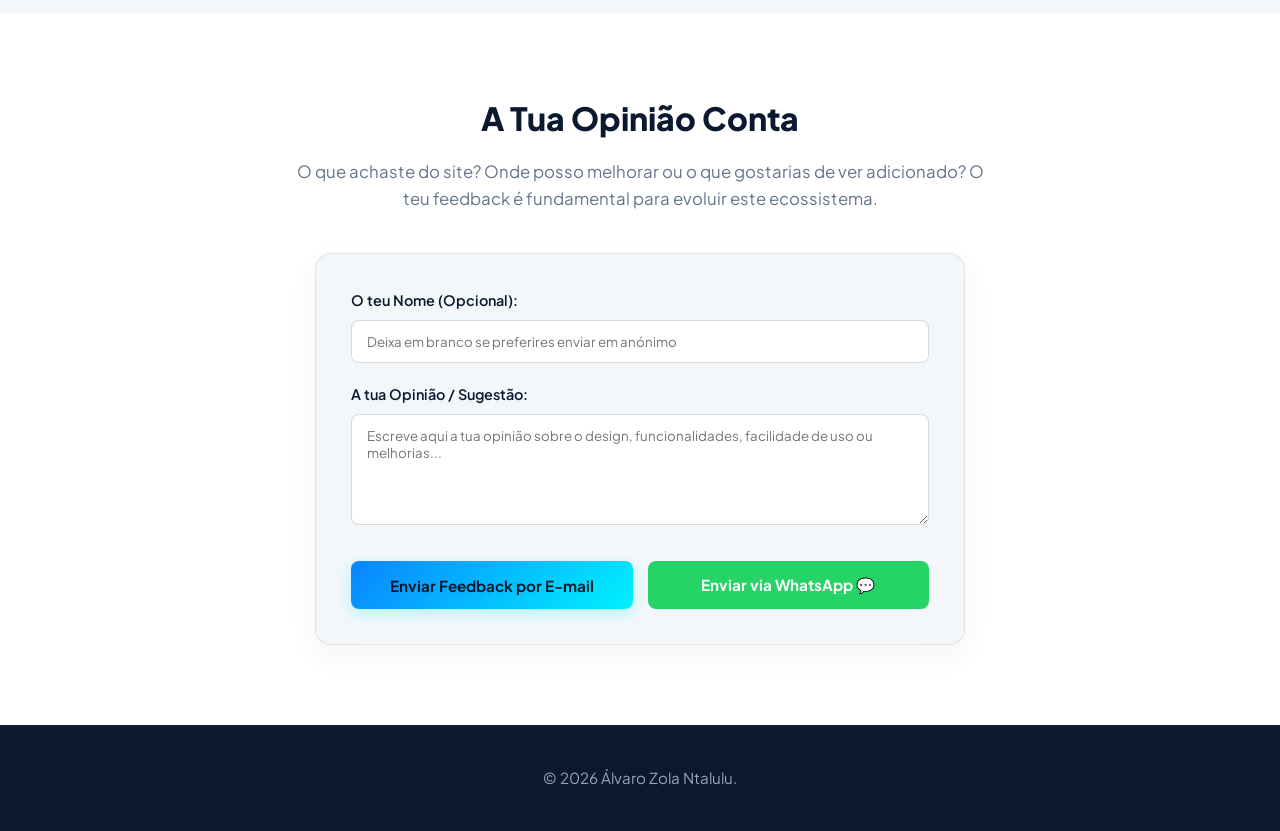
==== commit 9fb7db49: "a" ====
--- a/index.html
+++ b/index.html
@@ -314,7 +314,7 @@
                     <div>
                         <label for="fb-mensagem"
                             style="font-size: 0.9rem; font-weight: 600; color: var(--primary-dark); display: block; margin-bottom: 8px;">A
-                            tua Opinião / Sugestão: *</label>
+                            tua Opinião / Sugestão: </label>
                         <textarea id="fb-mensagem" name="mensagem" rows="5"
                             placeholder="Escreve aqui a tua opinião sobre o design, funcionalidades, facilidade de uso ou melhorias..."
                             required
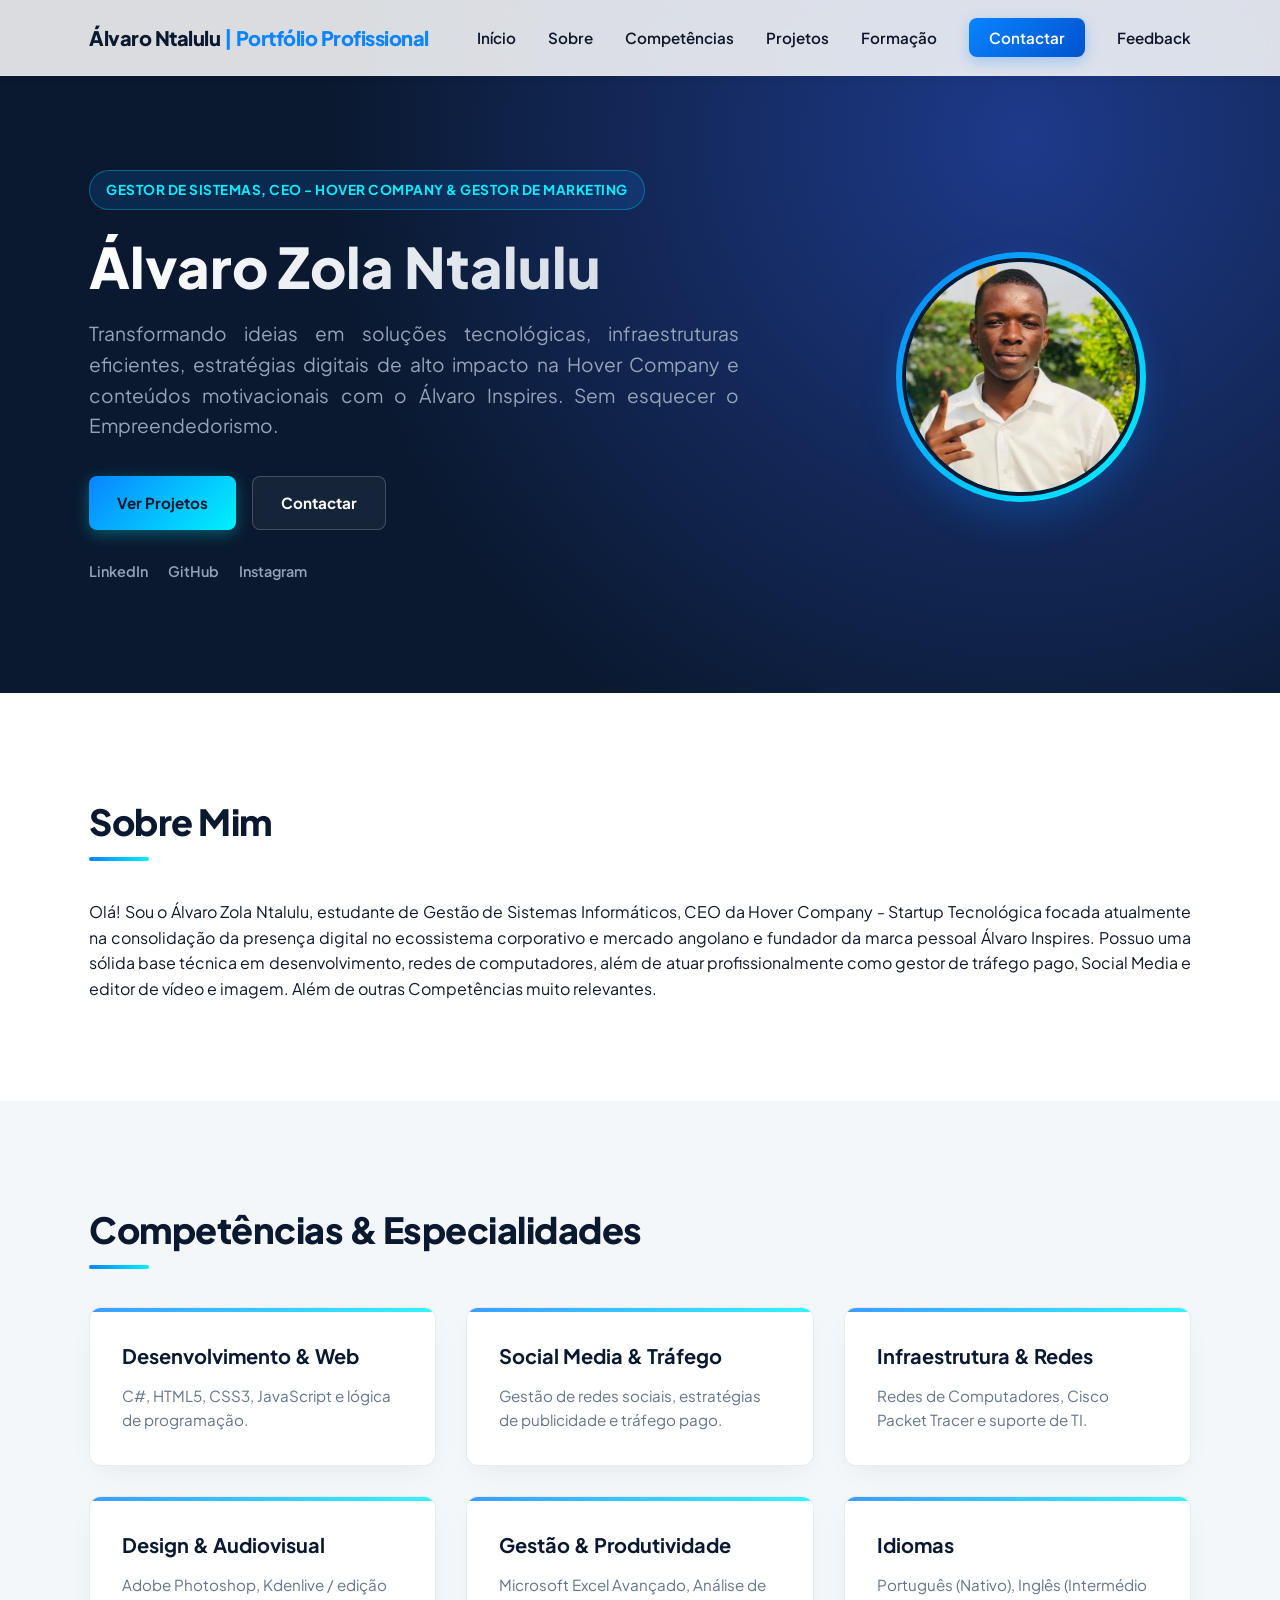
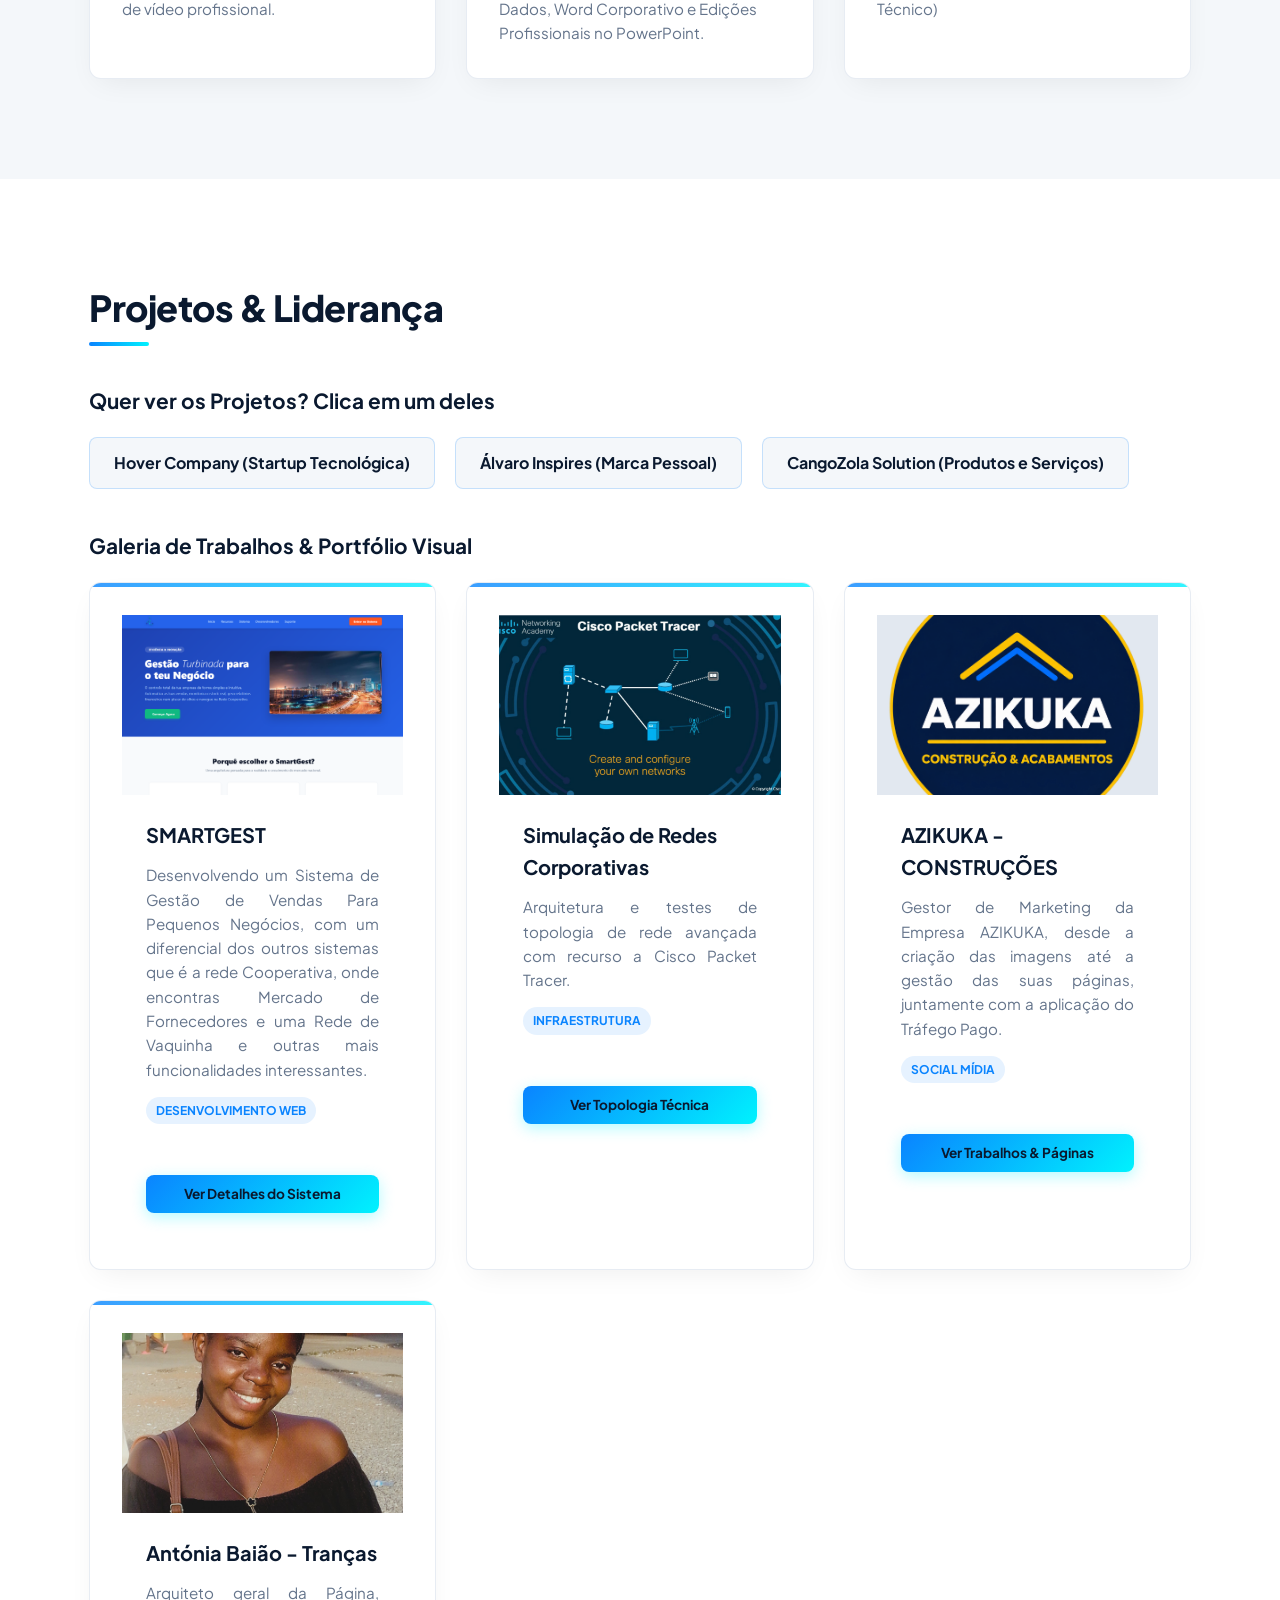
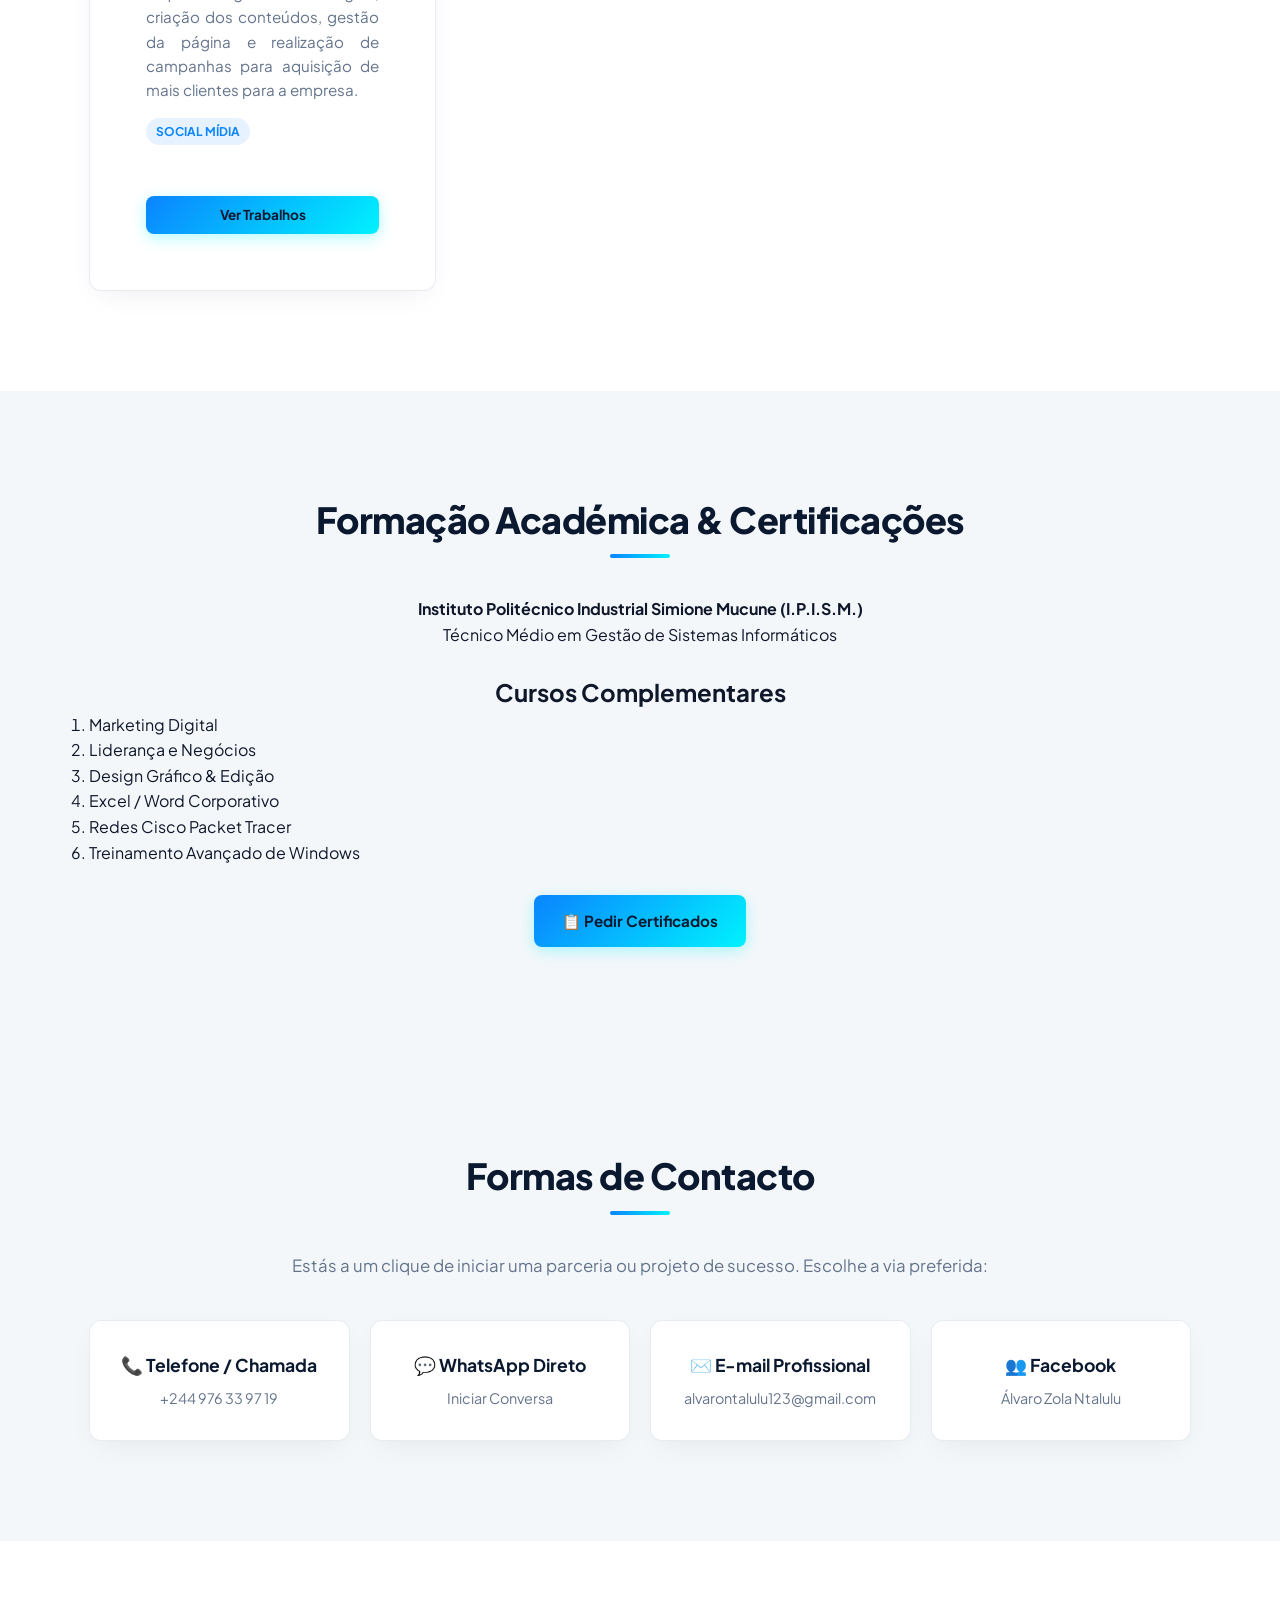
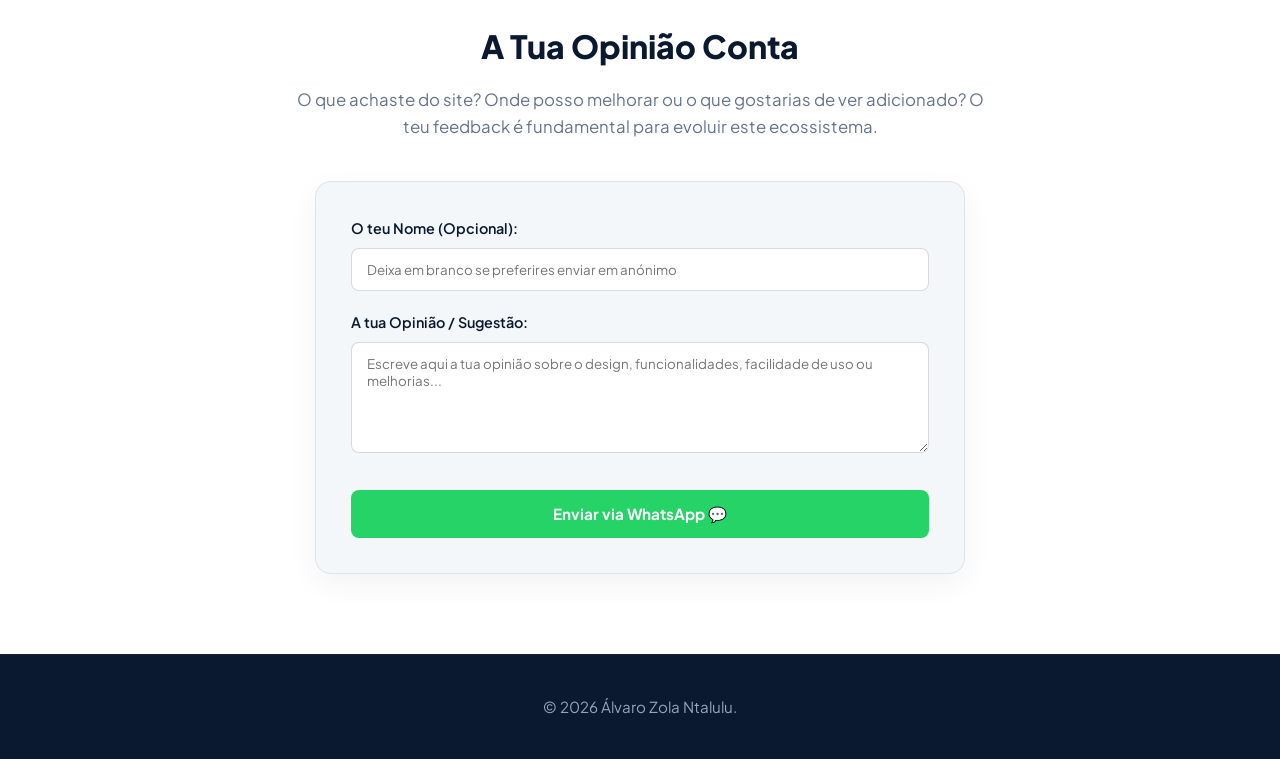
==== commit d931721b: "Atualizacões" ====
--- a/index.html
+++ b/index.html
@@ -140,9 +140,9 @@
             <p class="subtitle-galeria">Quer ver os Projetos? Clica em um deles</p>
             <!-- Links de Destaque para Ficheiros HTML Internos -->
             <div class="brands-banner">
-                <a href="Projectos/hover-company.html" class="brand-link">🏢 Hover Company (Startup Tecnológica)</a>
-                <a href="Projectos/alvaro-inspires.html" class="brand-link">💡 Álvaro Inspires (Marca Pessoal)</a>
-                <a href="Projectos/cangozola-solutions.html" class="brand-link">💰 CangoZola Solution (Produtos e
+                <a href="Projectos/hover-company.html" class="brand-link">Hover Company (Startup Tecnológica)</a>
+                <a href="Projectos/alvaro-inspires.html" class="brand-link">Álvaro Inspires (Marca Pessoal)</a>
+                <a href="Projectos/cangozola-solutions.html" class="brand-link">CangoZola Solution (Produtos e
                     Serviços)</a>
             </div>
 
@@ -323,8 +323,8 @@
 
                     <div style="display: flex; gap: 15px; flex-wrap: wrap; margin-top: 10px;">
                         <!-- Botão Enviar por E-mail -->
-                        <button type="submit" class="btn btn-primary"
-                            style="flex: 1; border: none; cursor: pointer;">Enviar Feedback por E-mail</button>
+                        <!-- <button type="submit" class="btn btn-primary"
+                            style="flex: 1; border: none; cursor: pointer;">Enviar Feedback por E-mail</button> -->
 
                         <!-- Botão Enviar por WhatsApp / Anónimo -->
                         <button type="button" id="btn-wa-feedback" class="btn"
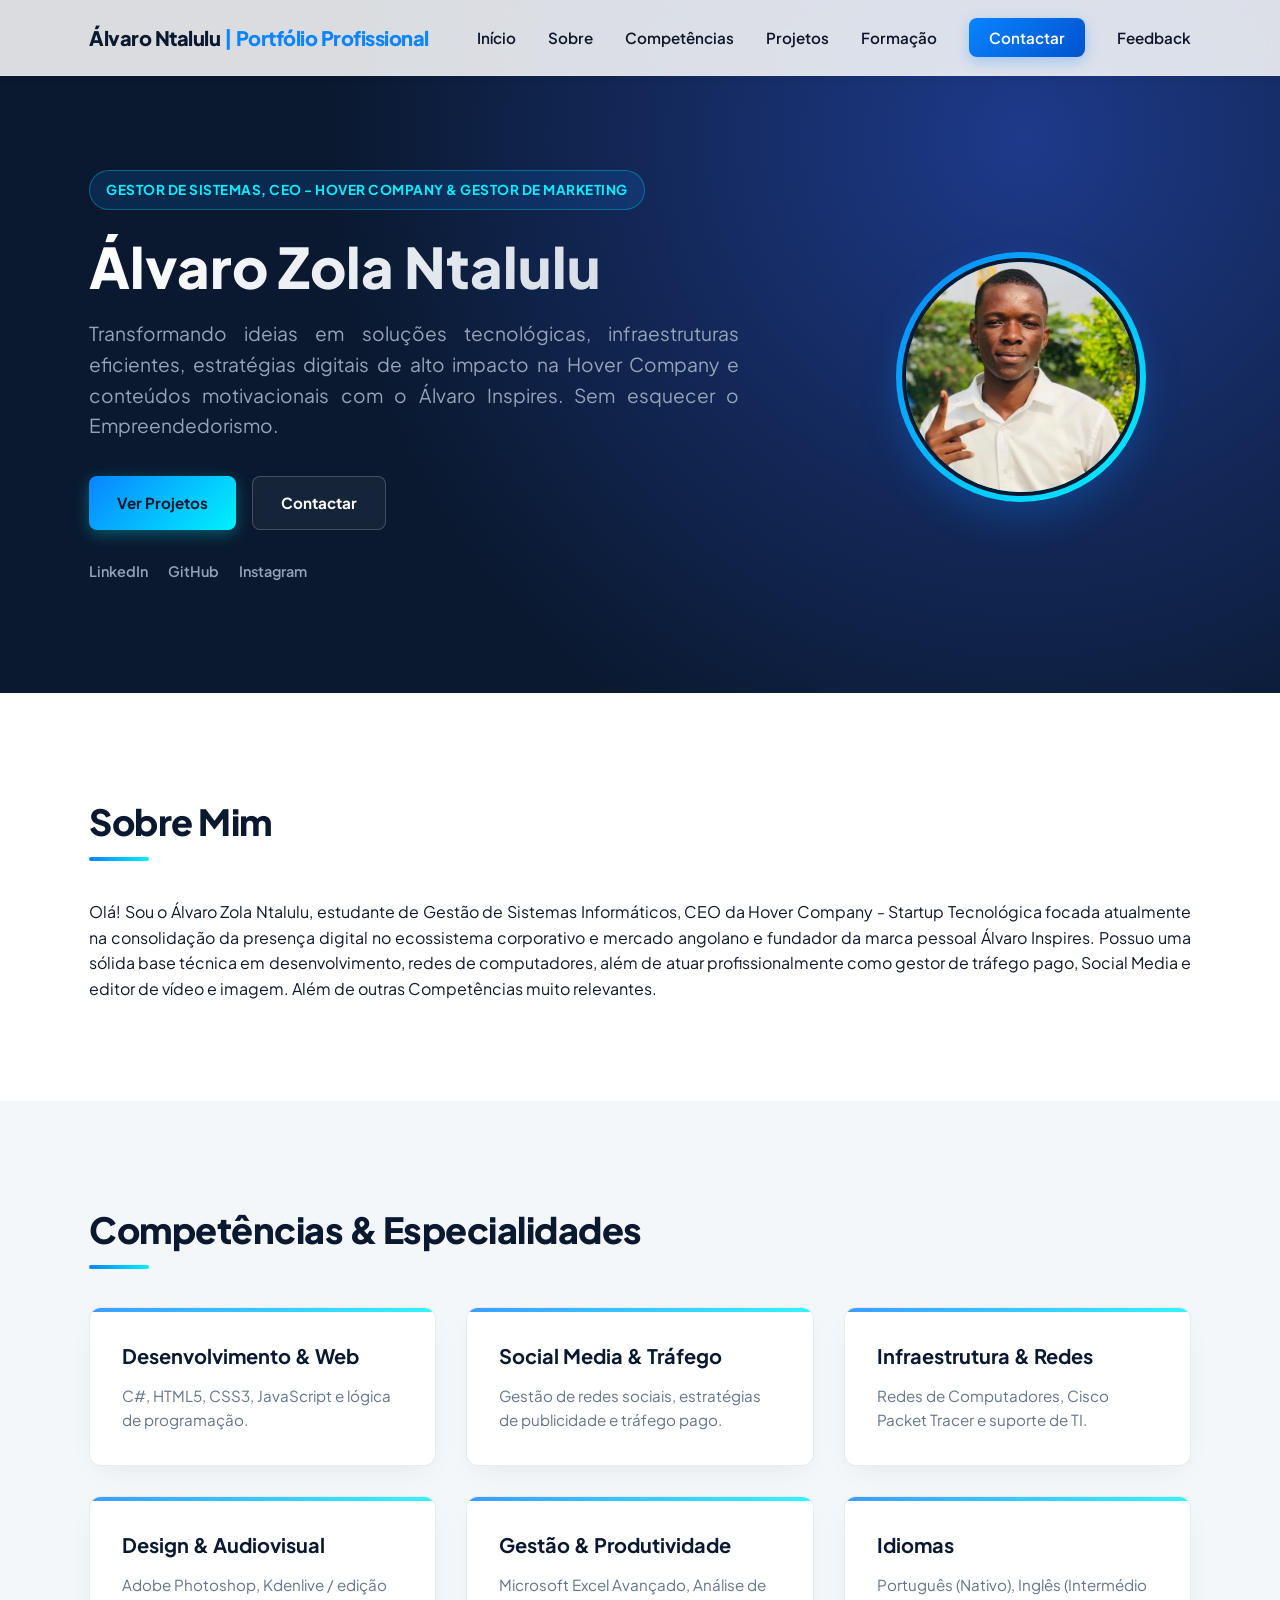
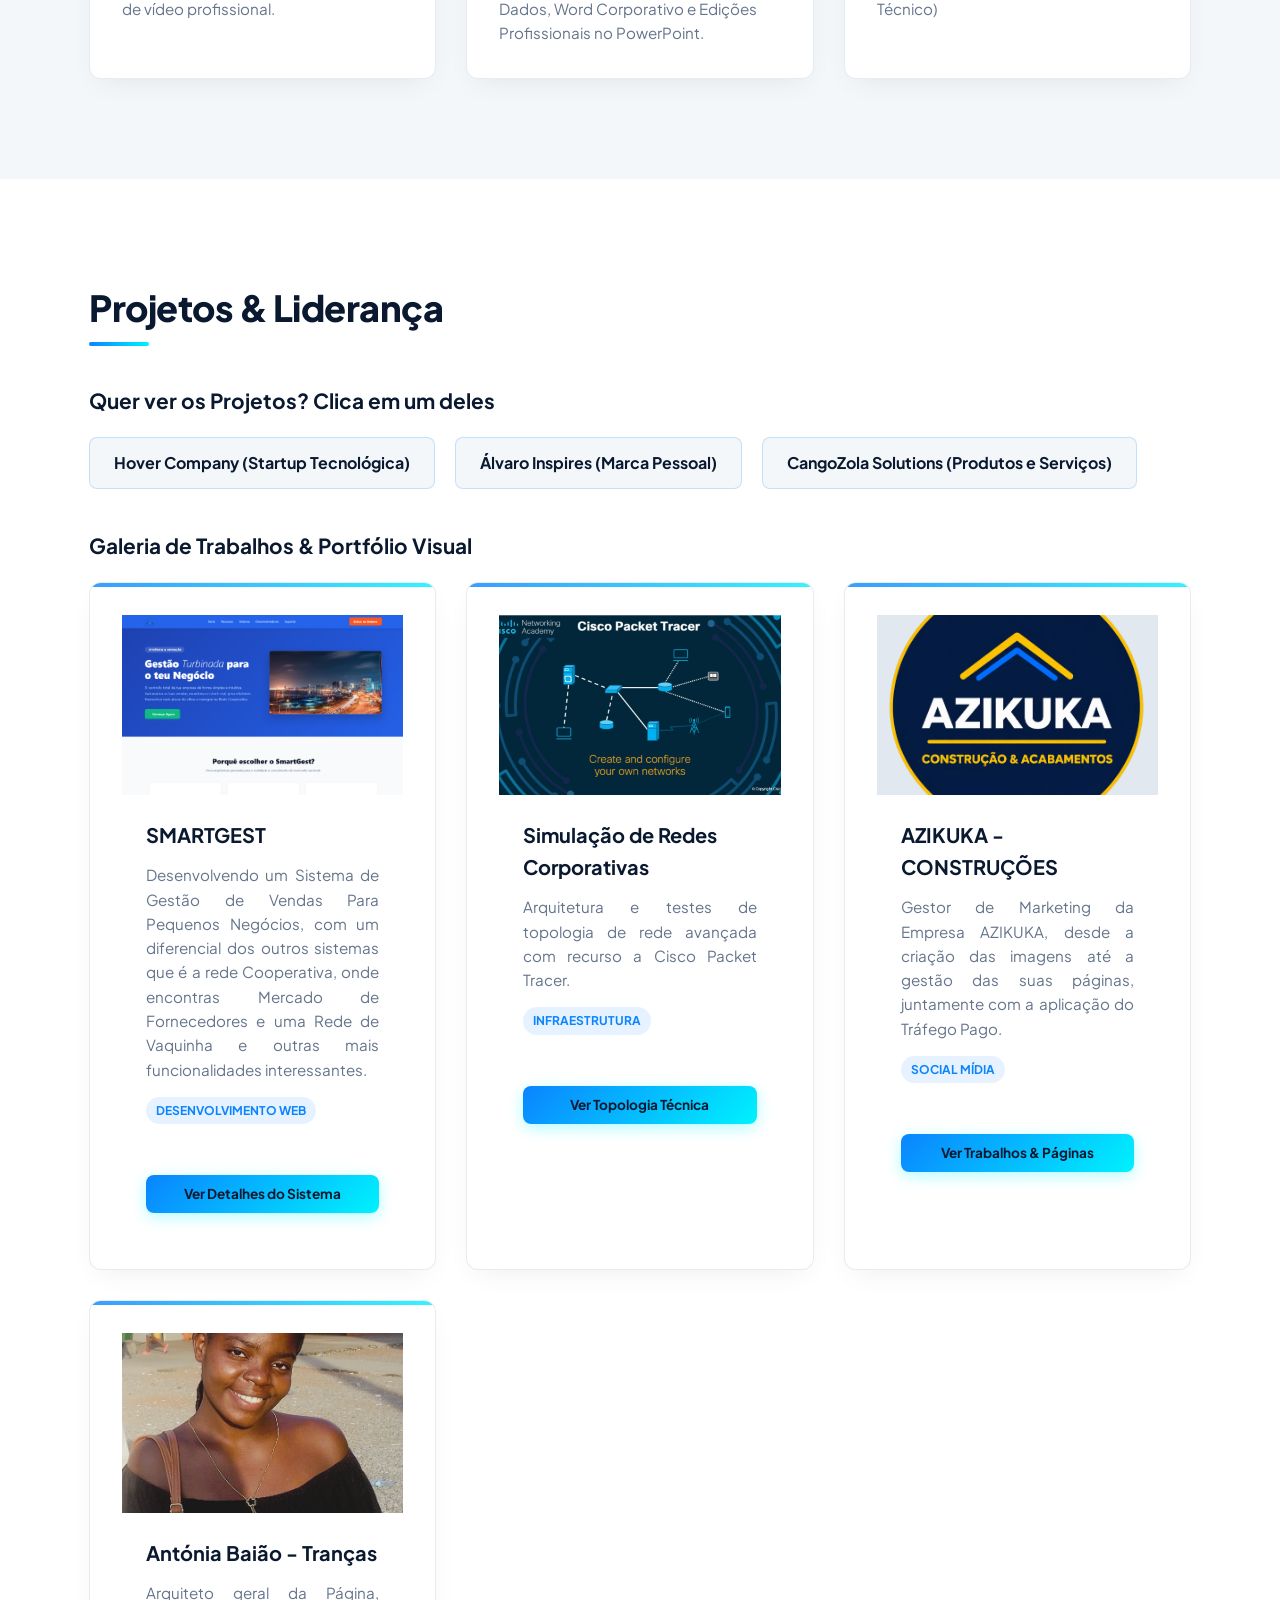
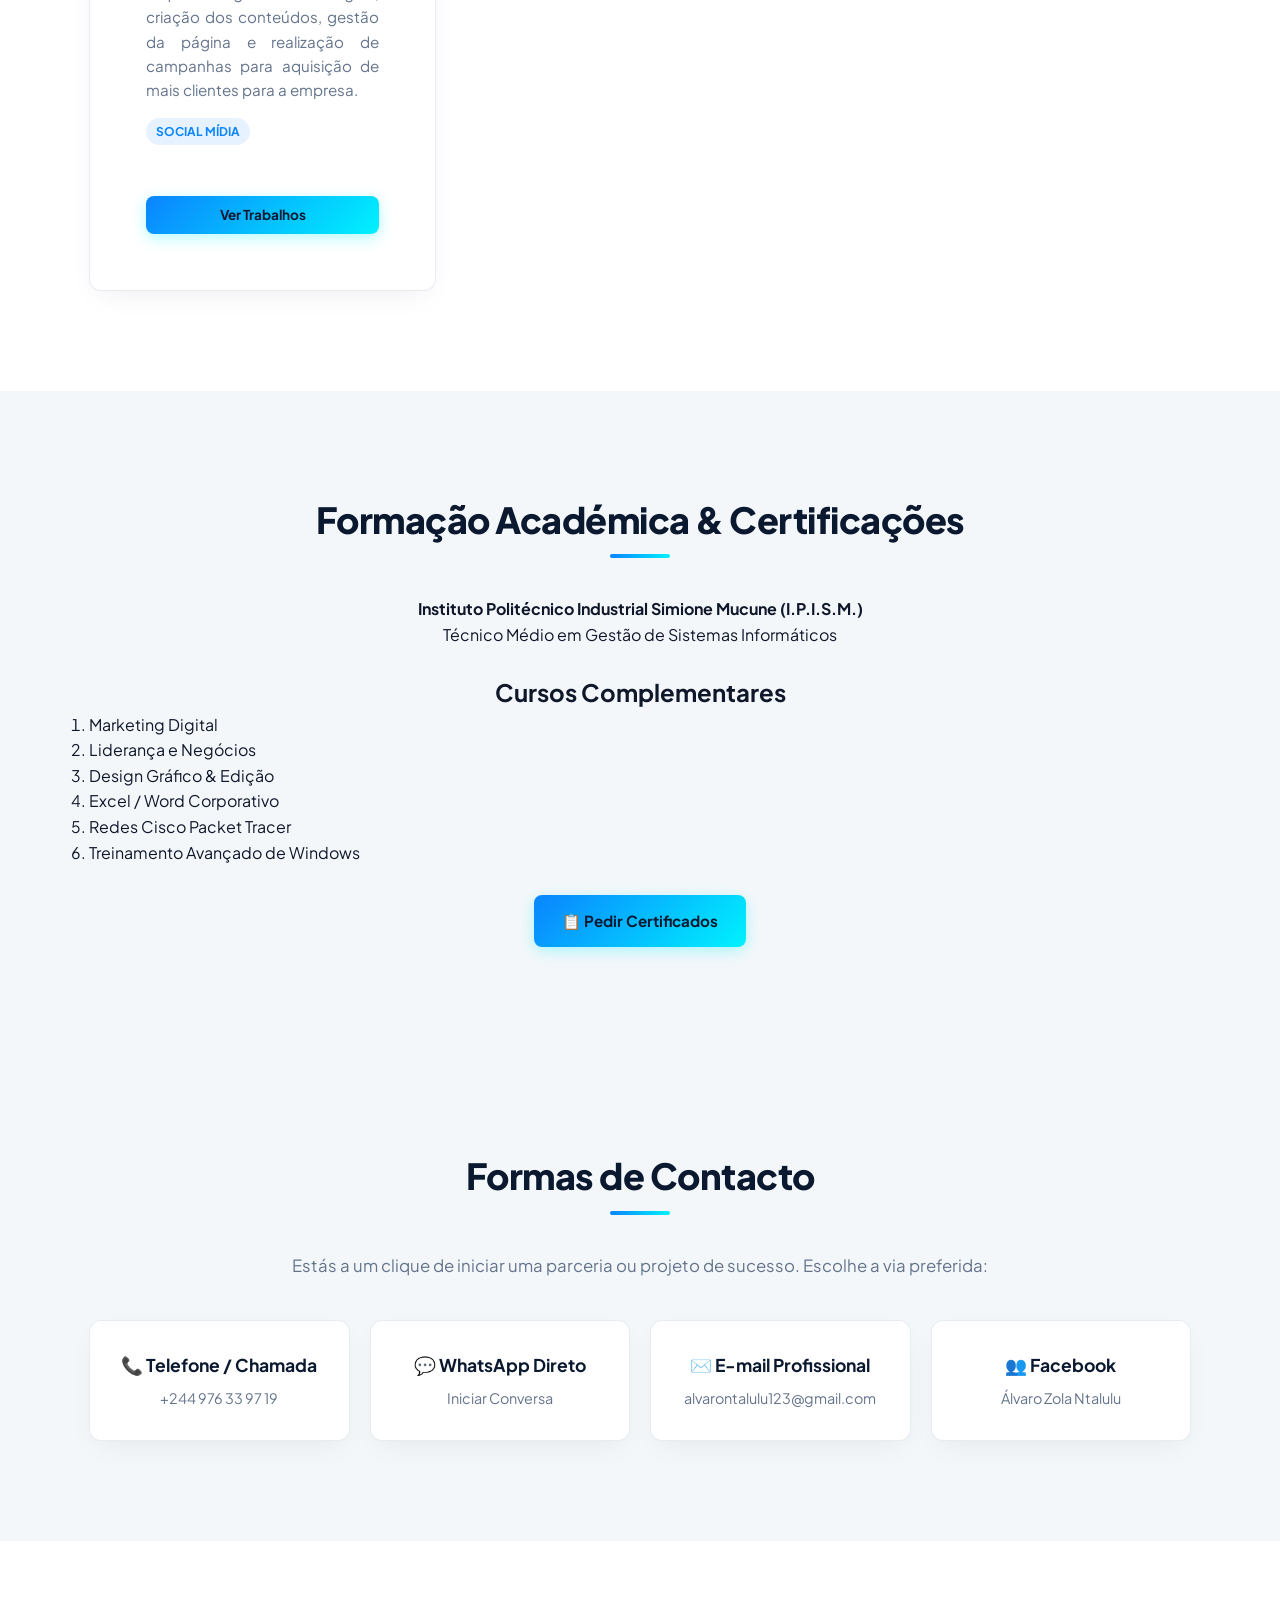
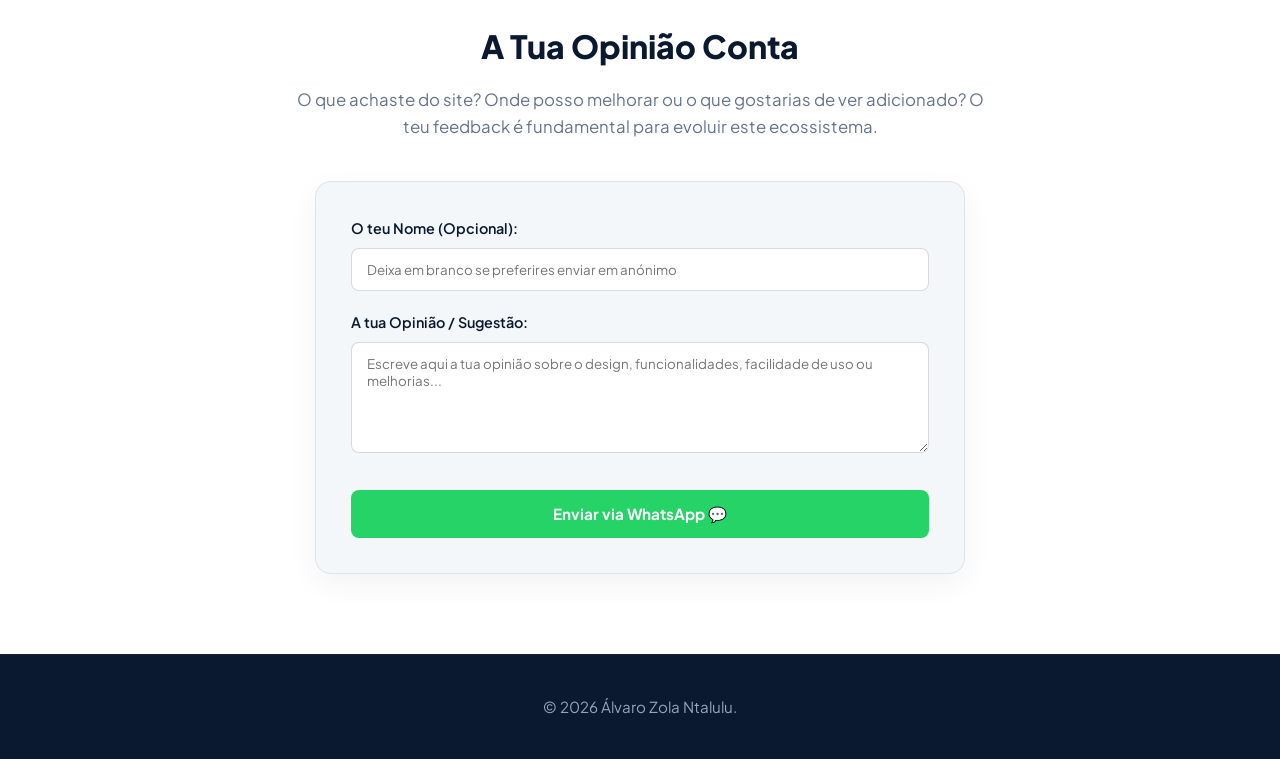
==== commit 6d161085: "s" ====
--- a/index.html
+++ b/index.html
@@ -142,7 +142,7 @@
             <div class="brands-banner">
                 <a href="Projectos/hover-company.html" class="brand-link">Hover Company (Startup Tecnológica)</a>
                 <a href="Projectos/alvaro-inspires.html" class="brand-link">Álvaro Inspires (Marca Pessoal)</a>
-                <a href="Projectos/cangozola-solutions.html" class="brand-link">CangoZola Solution (Produtos e
+                <a href="Projectos/cangozola-solutions.html" class="brand-link">CangoZola Solutions (Produtos e
                     Serviços)</a>
             </div>
 
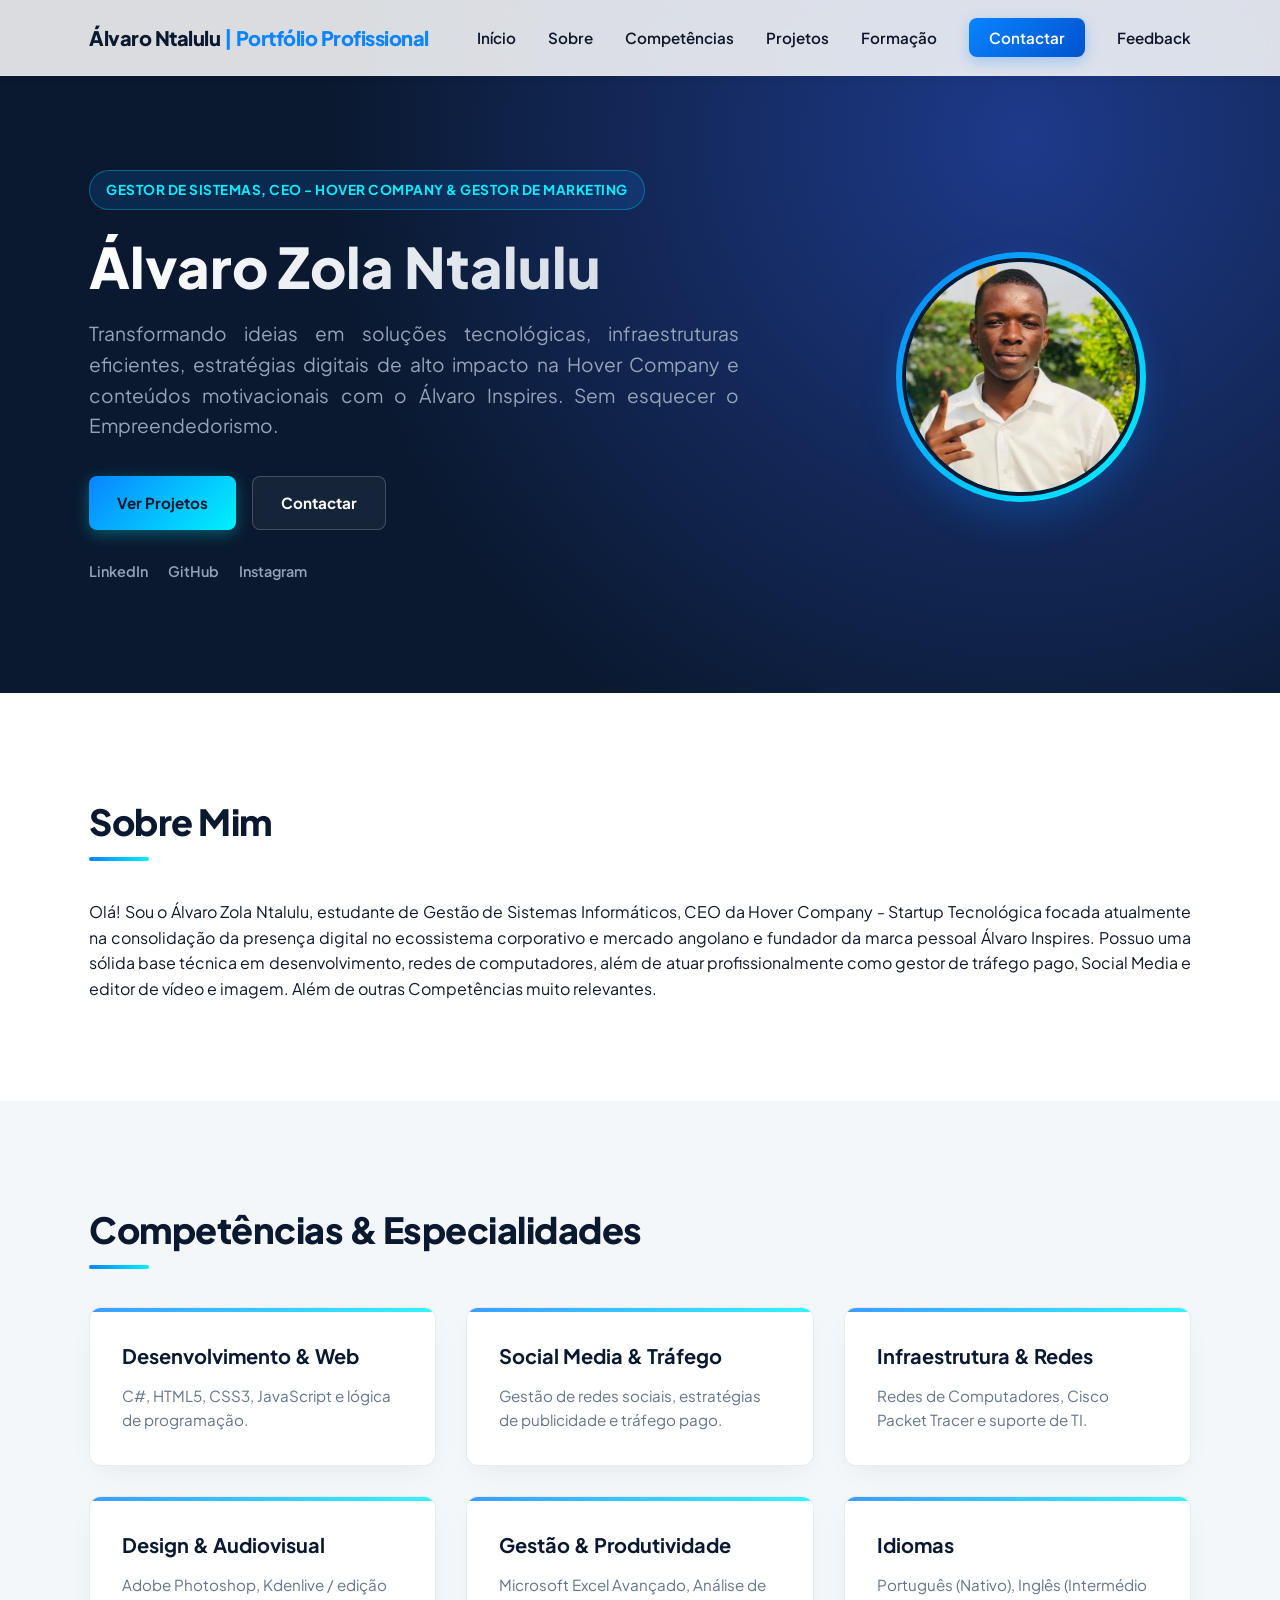
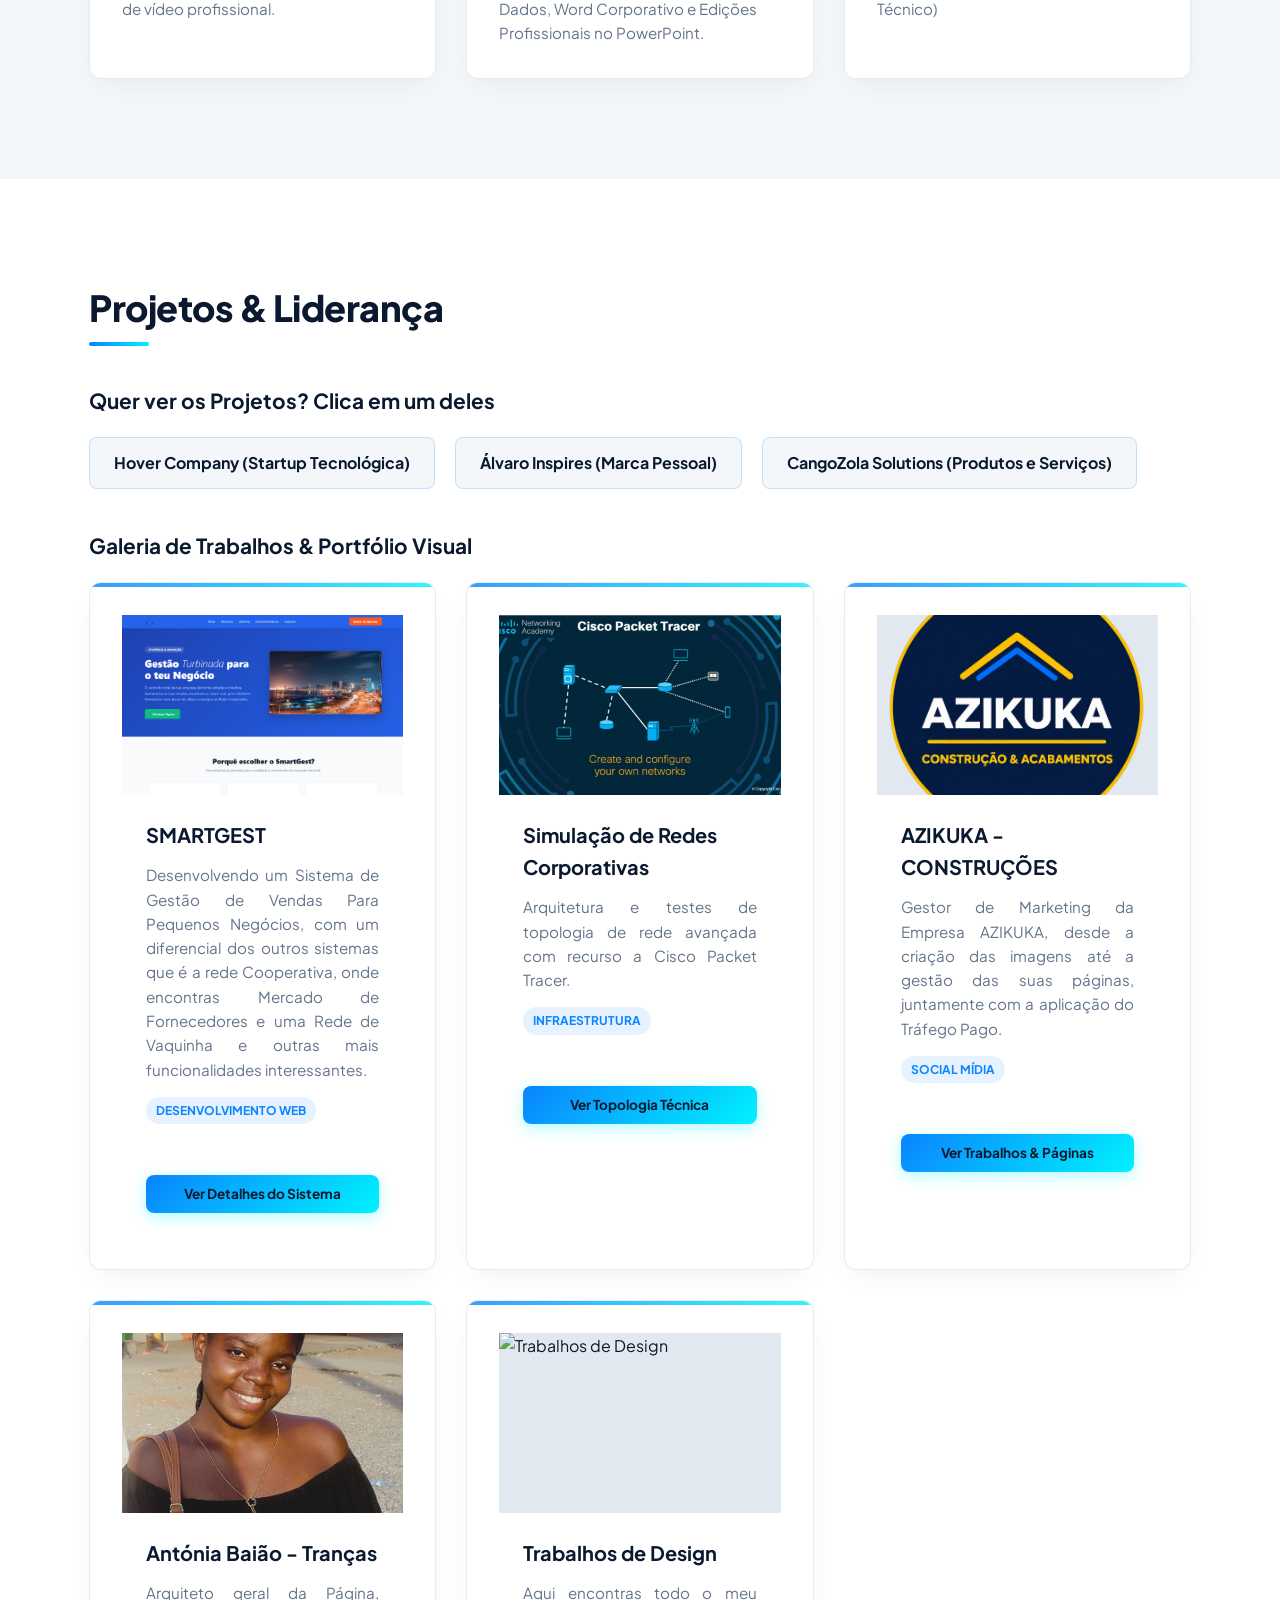
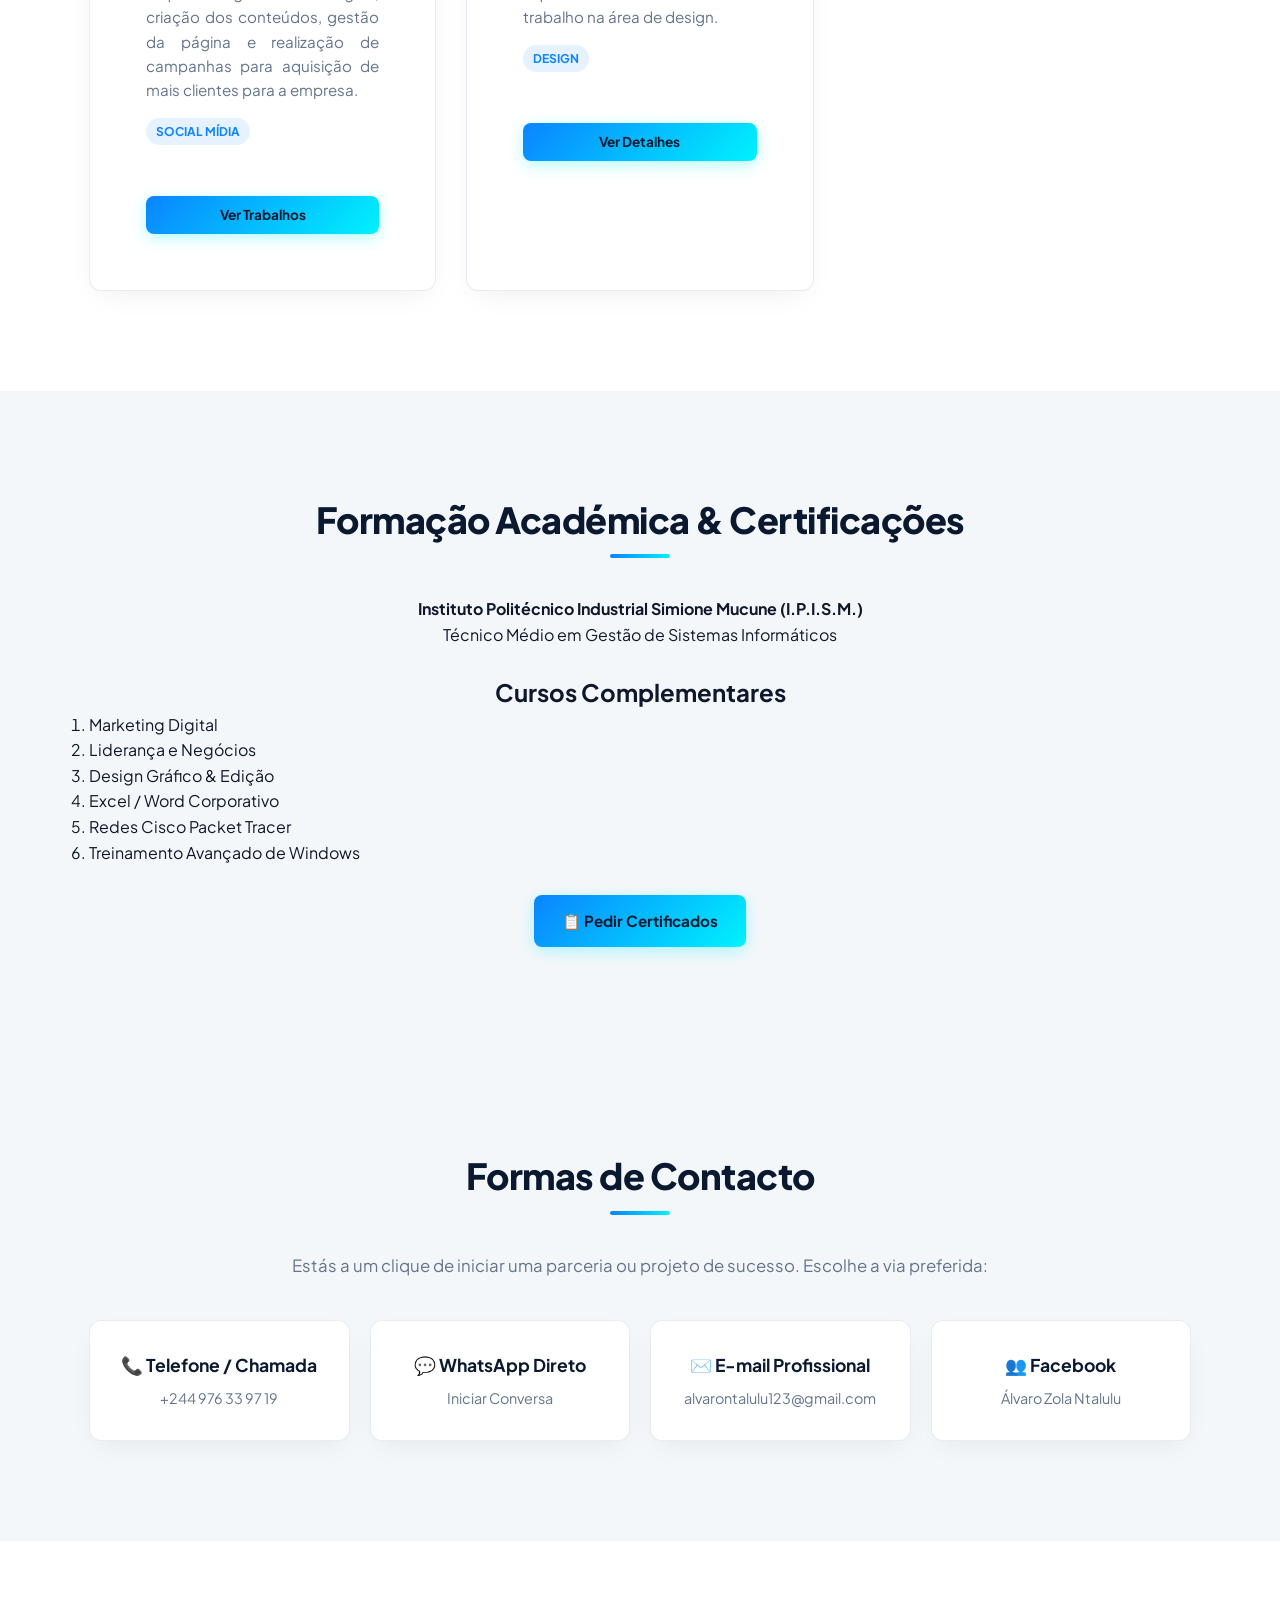
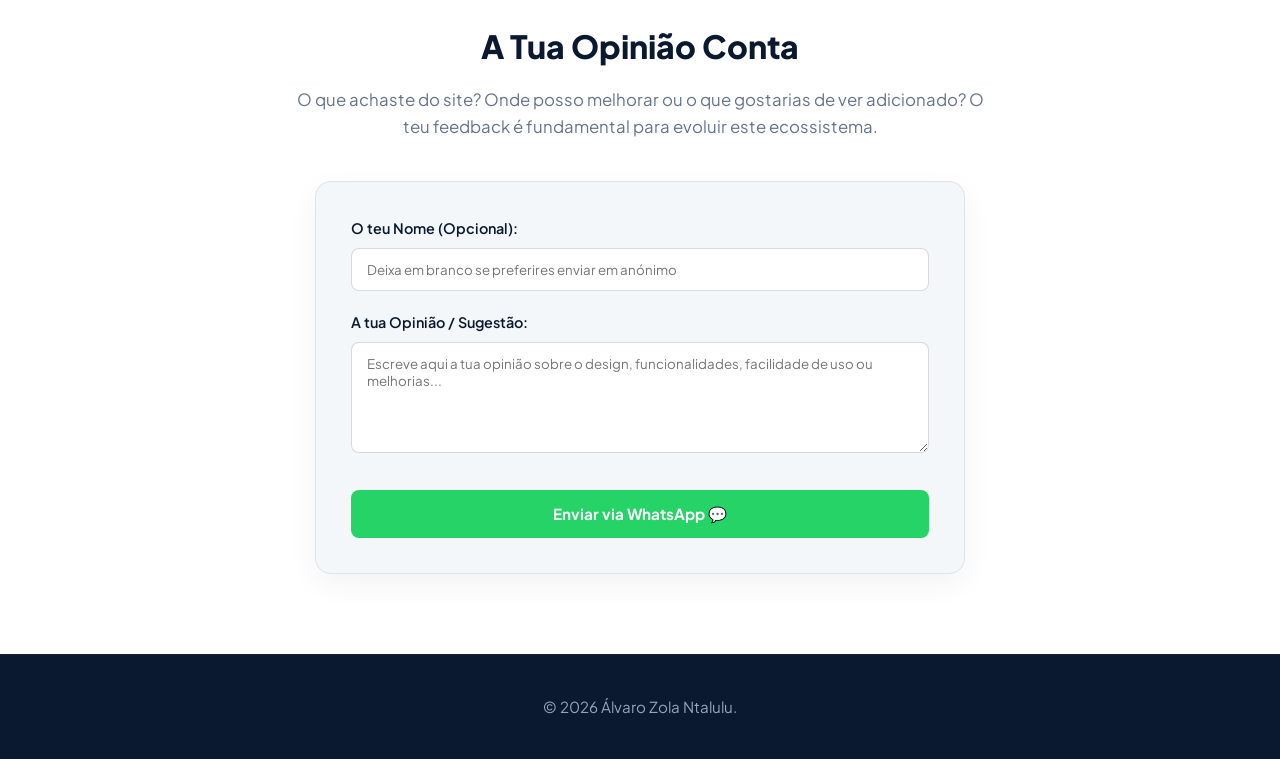
==== commit 46d0995d: "a" ====
--- a/index.html
+++ b/index.html
@@ -24,14 +24,13 @@
 
             <nav class="nav-menu" id="nav-menu">
                 <ul>
-                    <li><a href="#inicio">Início</a></li>
+                    <li><a href="#inicio">Início</a></li> 
                     <li><a href="#sobre">Sobre</a></li>
                     <li><a href="#competencias">Competências</a></li>
                     <li><a href="#projetos">Projetos</a></li>
                     <li><a href="#formacao">Formação</a></li>
                     <li><a href="#contacto" class="btn-nav">Contactar</a></li>
                     <li><a href="#feedback">Feedback</a></li>
-
                 </ul>
             </nav>
         </div>
@@ -217,8 +216,21 @@
                     </div>
                 </div>
 
-                <!-- 
-                <div class="project-card">
+                <div class="project-card">
+                    <div class="project-img">
+                        <img src="assets/img/nome-da-foto.jpg" alt="Trabalhos de Design">
+                    </div>
+                    <div class="project-info">
+                        <h3>Trabalhos de Design</h3>
+                        <p class="justificado">Aqui encontras todo o meu trabalho na área de design.</p>
+                        <span class="project-tag">Design</span>
+                        <br><br>
+                        <a href="galeria-trabalho/design-detalhe.html" class="btn btn-primary"
+                            style="font-size: 0.85rem; padding: 8px 16px;">Ver Detalhes</a>
+                    </div>
+                </div>
+
+               <!--  <div class="project-card">
                     <div class="project-img">
                         <img src="assets/img/nome-da-foto.jpg" alt="Nome do Novo Projeto">
                     </div>
@@ -230,8 +242,7 @@
                         <a href="galeria-trabalho/projeto-detalhe.html" class="btn btn-primary"
                             style="font-size: 0.85rem; padding: 8px 16px;">Ver Detalhes</a>
                     </div>
-                </div>
- -->
+                </div> -->
 
             </div>
         </div>
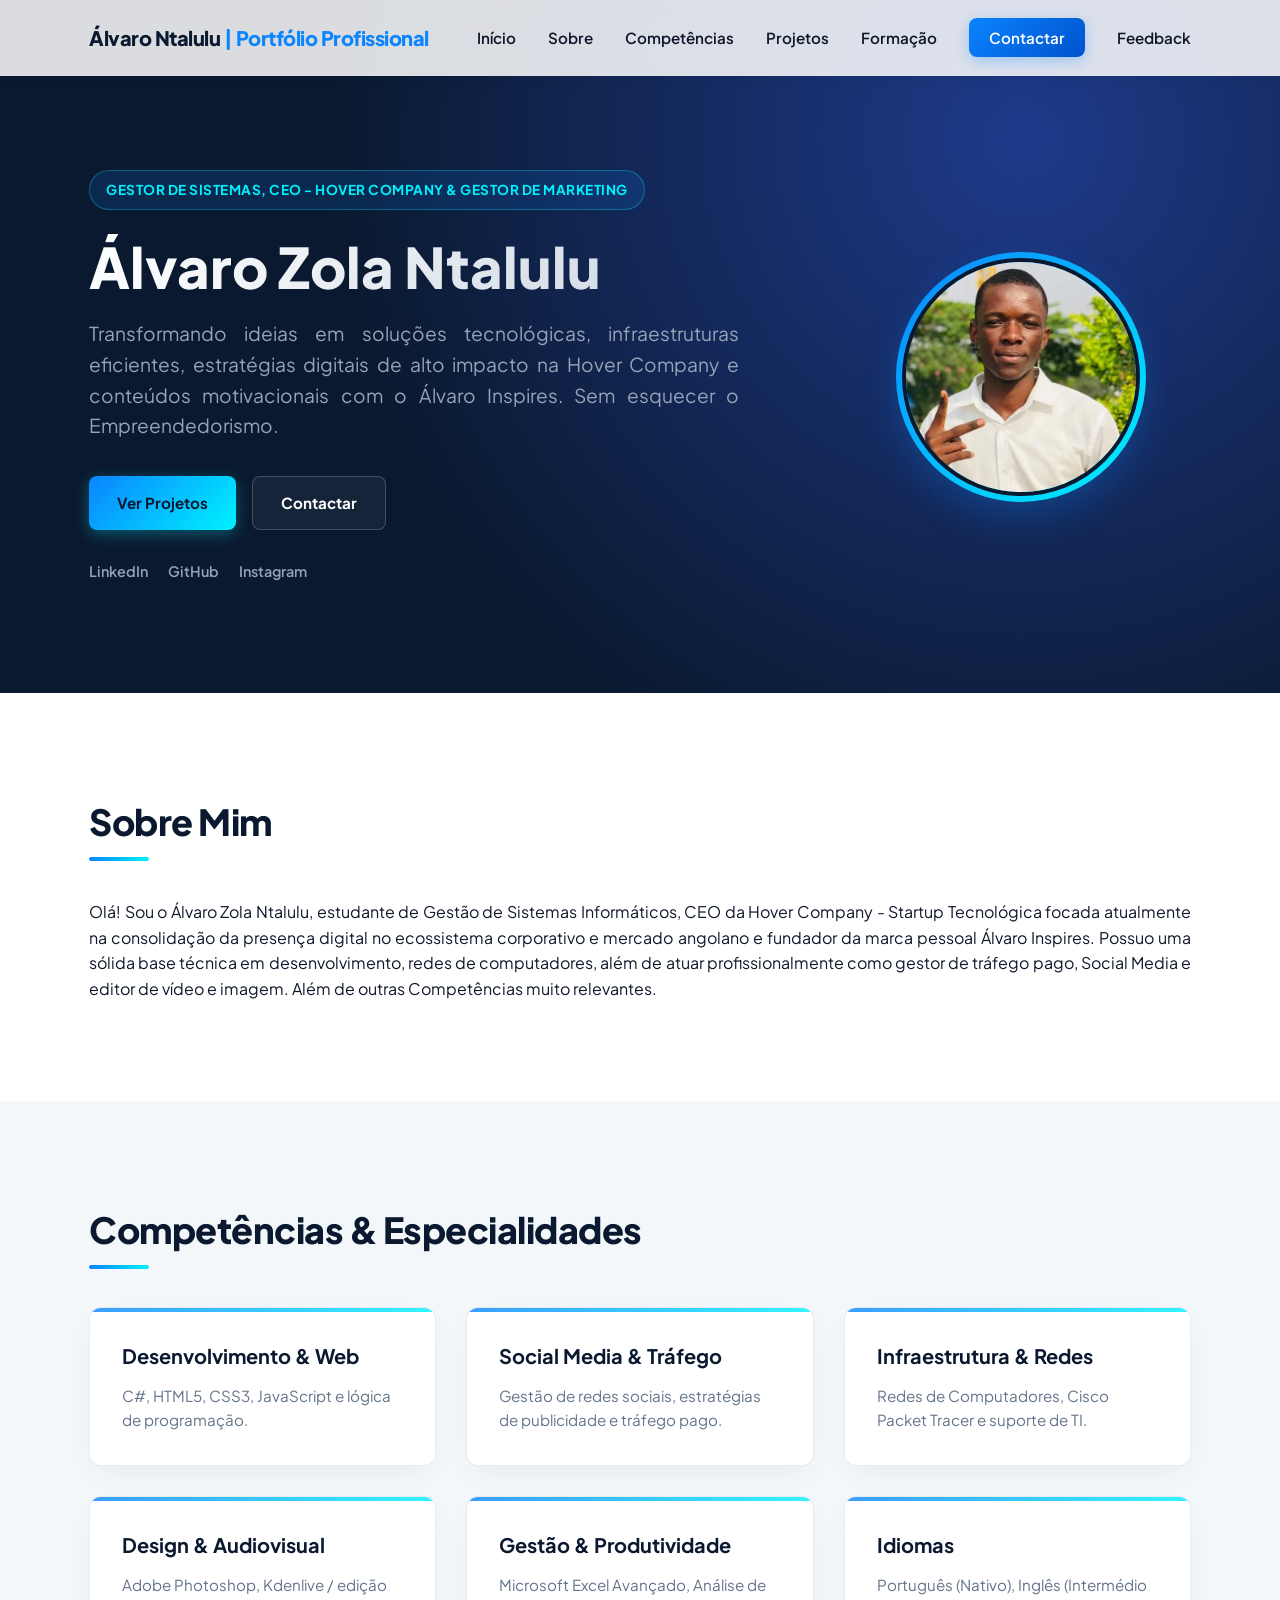
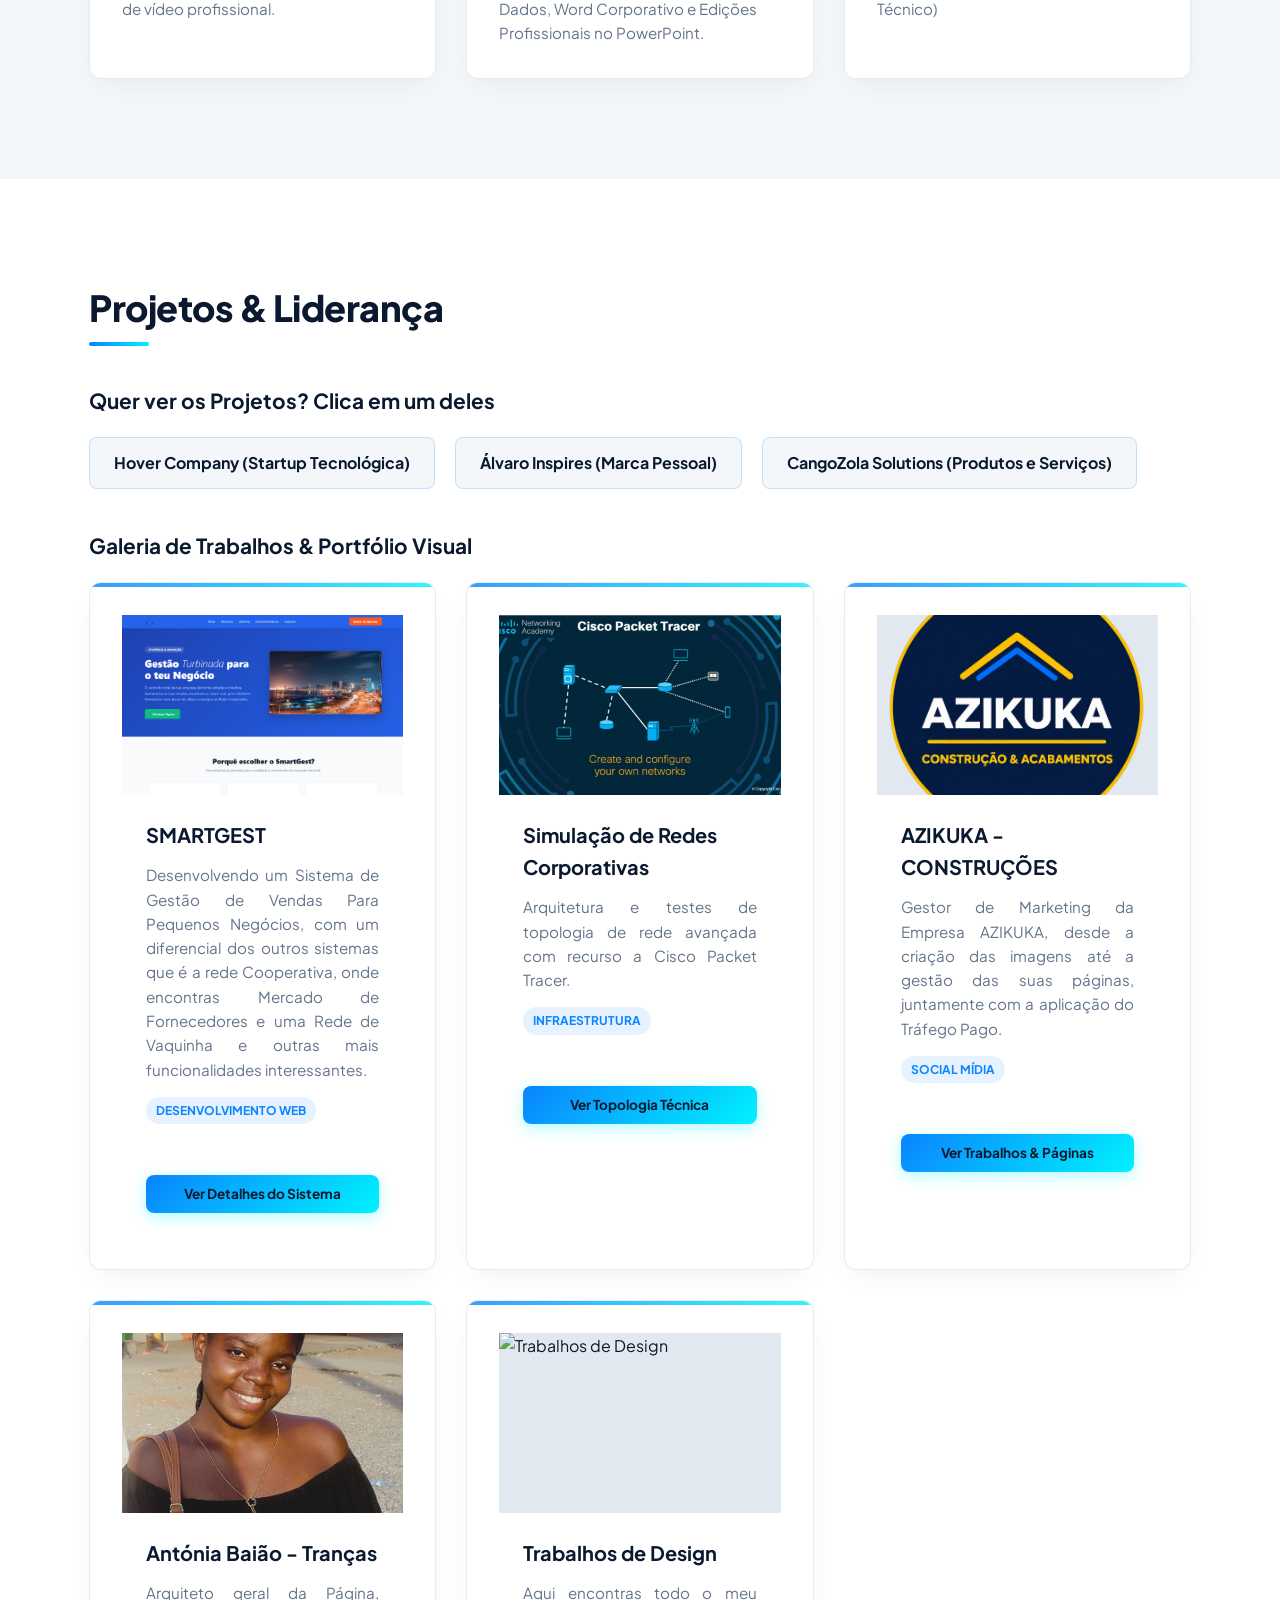
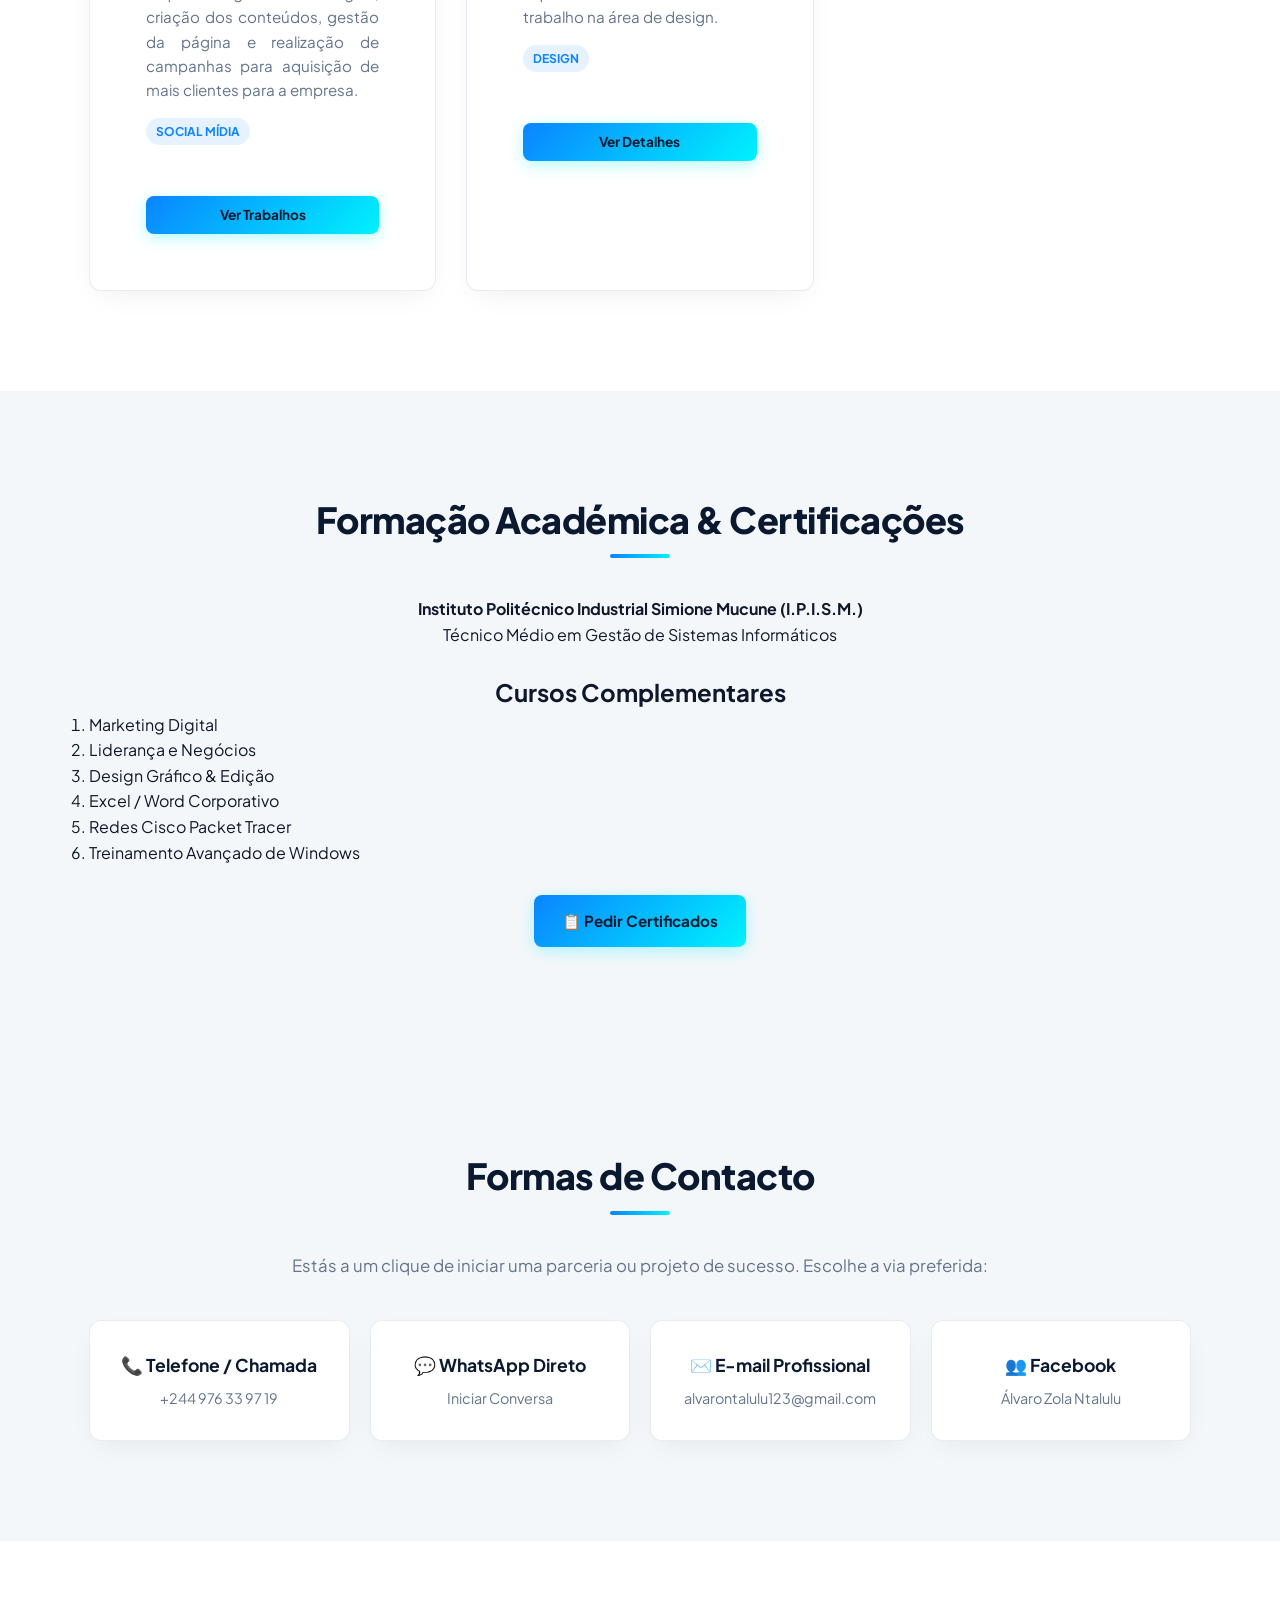
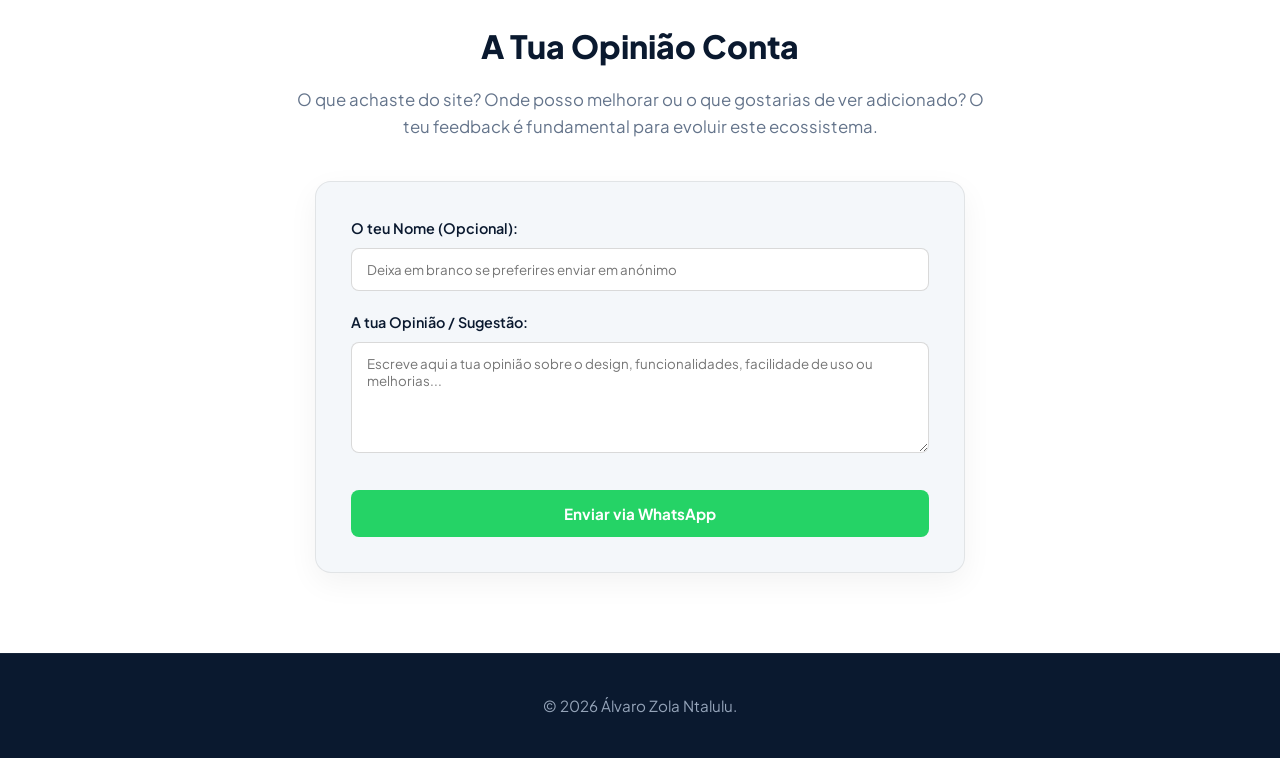
==== commit a0fa765c: "a" ====
--- a/index.html
+++ b/index.html
@@ -24,7 +24,7 @@
 
             <nav class="nav-menu" id="nav-menu">
                 <ul>
-                    <li><a href="#inicio">Início</a></li> 
+                    <li><a href="#inicio">Início</a></li>
                     <li><a href="#sobre">Sobre</a></li>
                     <li><a href="#competencias">Competências</a></li>
                     <li><a href="#projetos">Projetos</a></li>
@@ -230,7 +230,7 @@
                     </div>
                 </div>
 
-               <!--  <div class="project-card">
+                <!--  <div class="project-card">
                     <div class="project-img">
                         <img src="assets/img/nome-da-foto.jpg" alt="Nome do Novo Projeto">
                     </div>
@@ -340,7 +340,7 @@
                         <!-- Botão Enviar por WhatsApp / Anónimo -->
                         <button type="button" id="btn-wa-feedback" class="btn"
                             style="background: #25D366; color: #fff; border: none; cursor: pointer; flex: 1;">Enviar via
-                            WhatsApp 💬</button>
+                            WhatsApp</button>
                     </div>
 
                 </form>
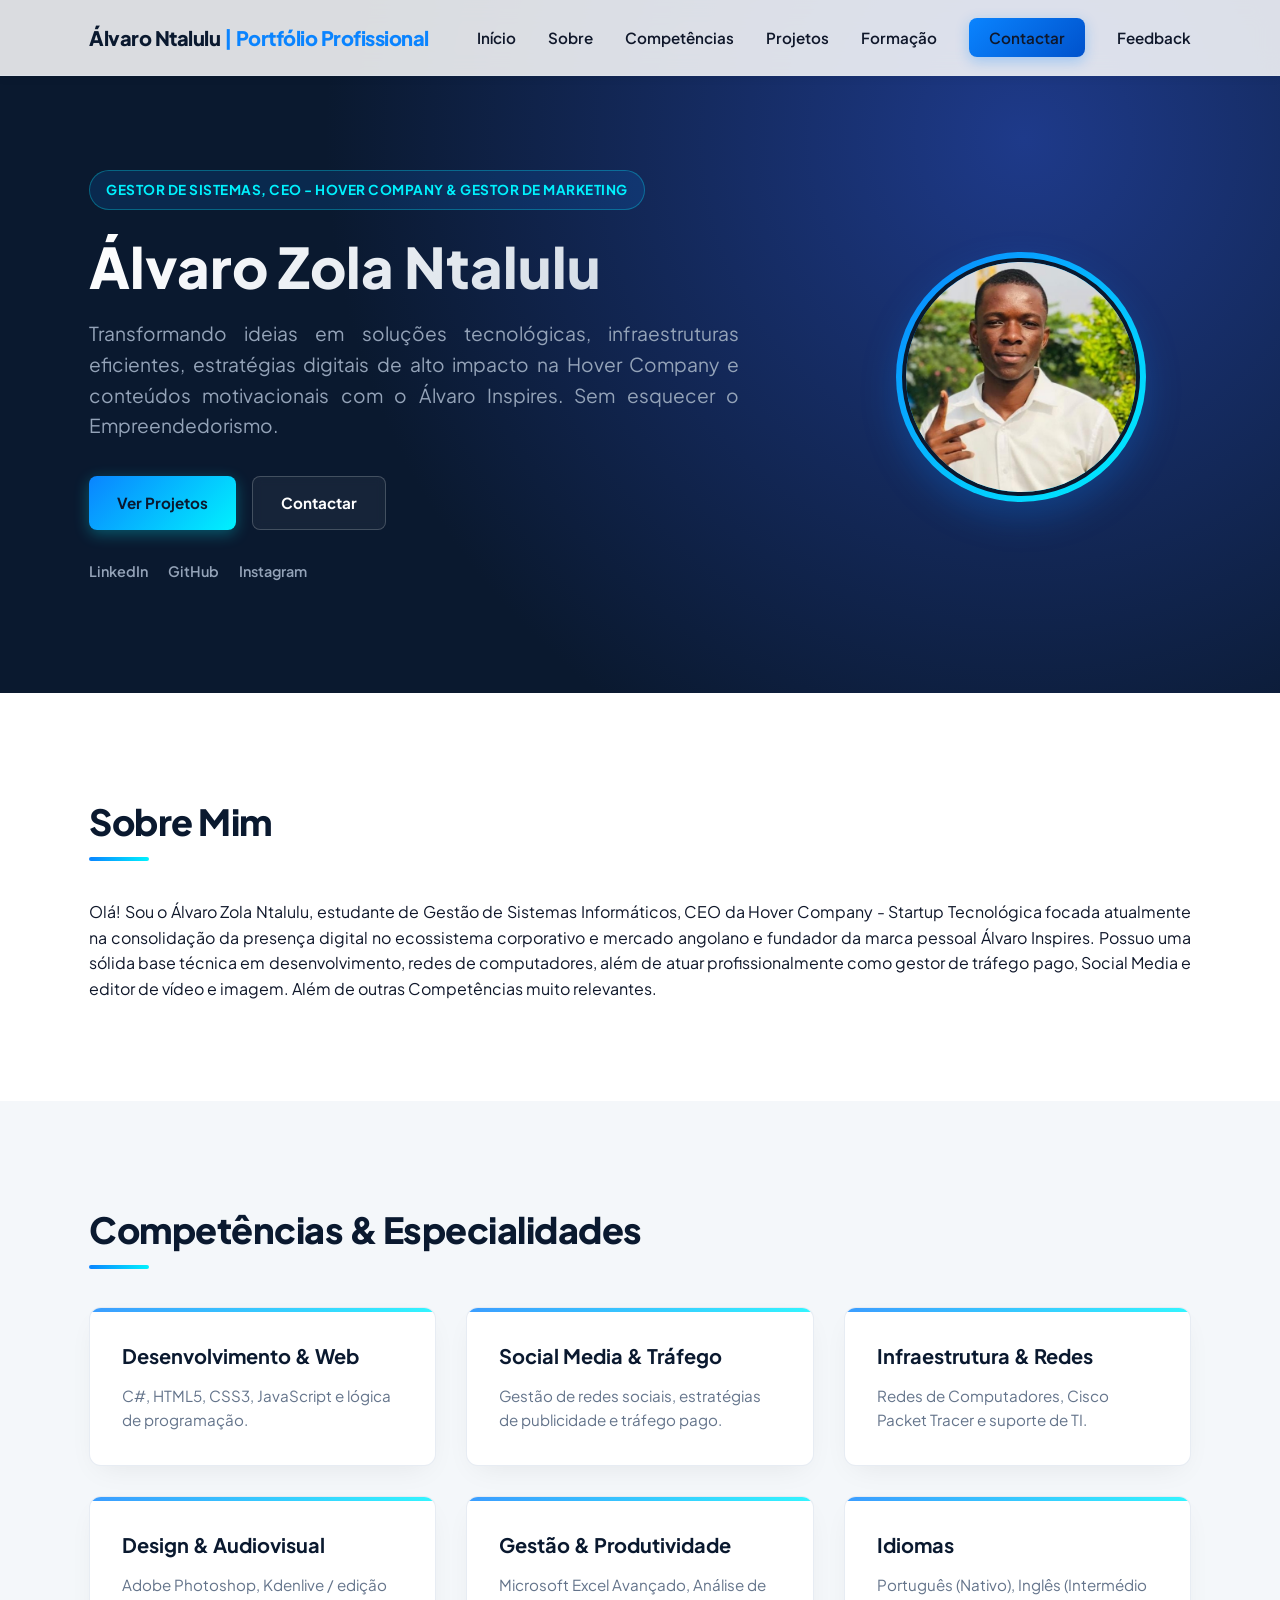
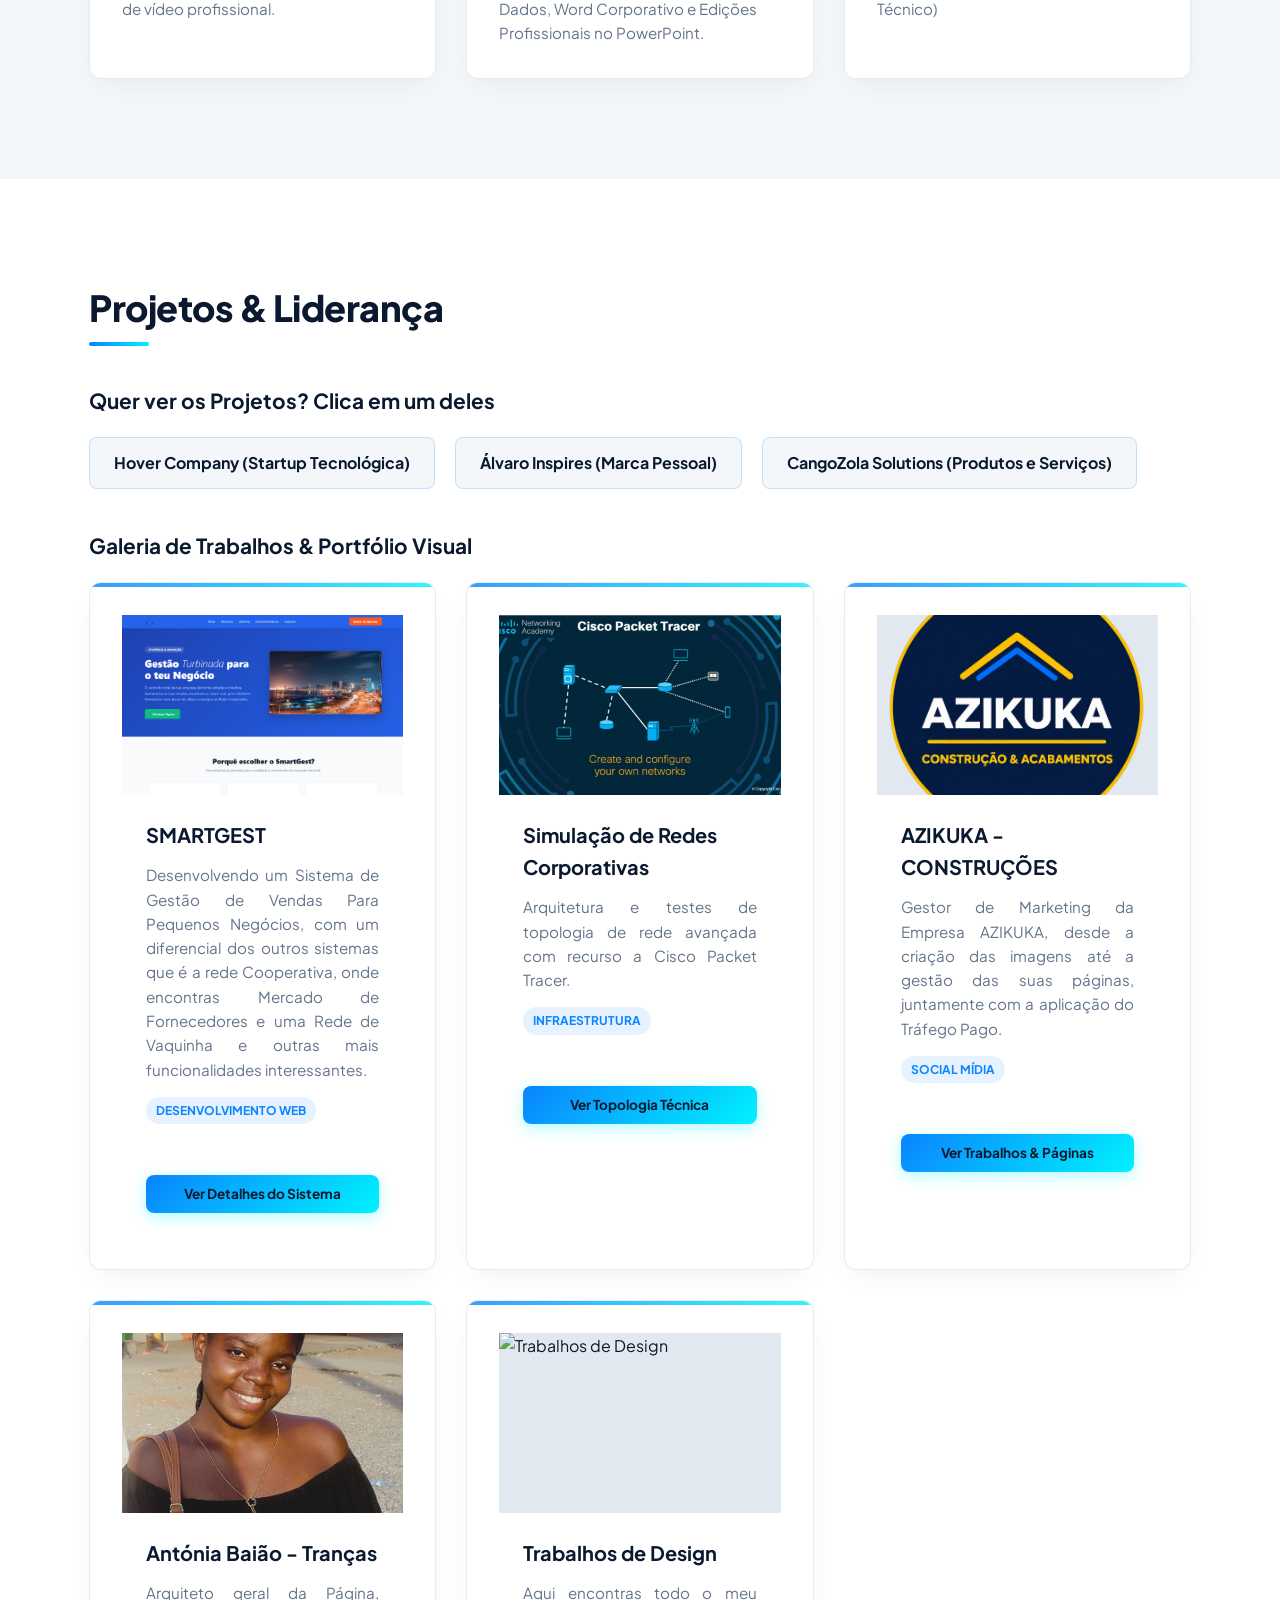
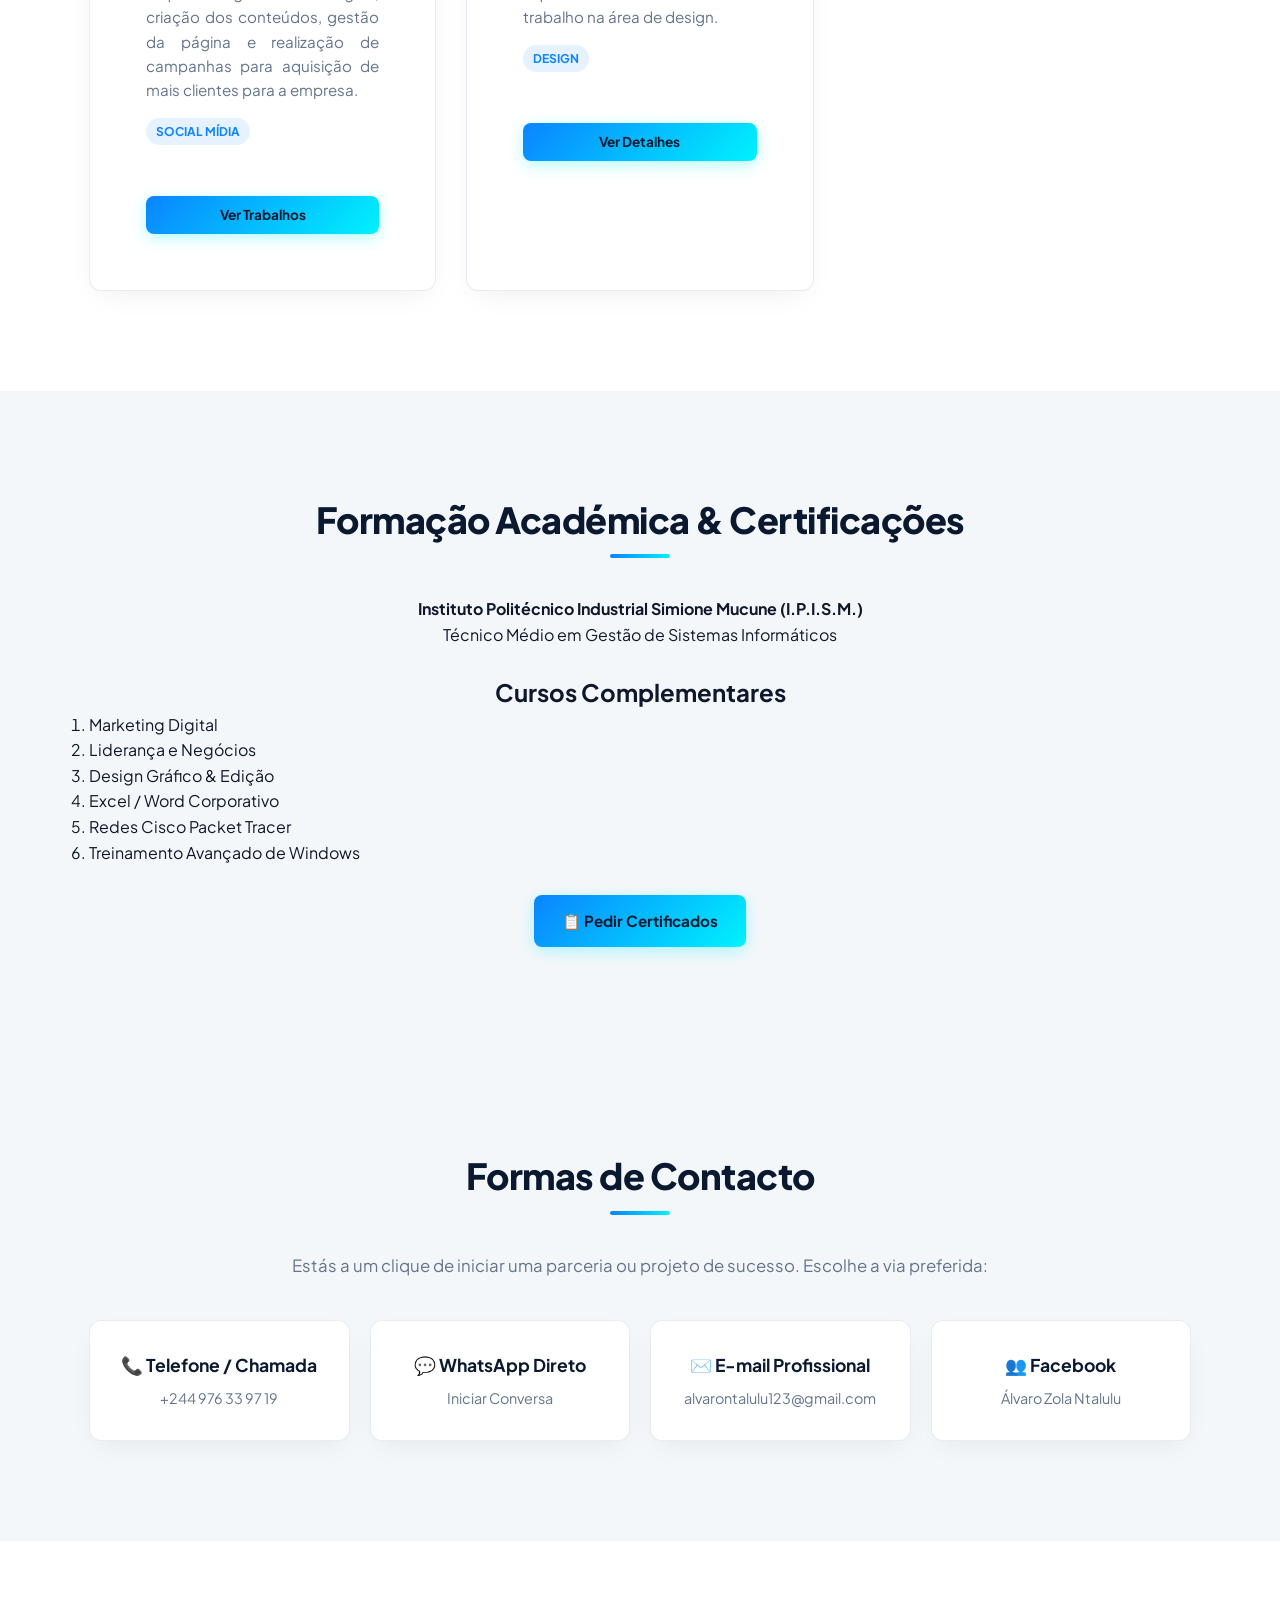
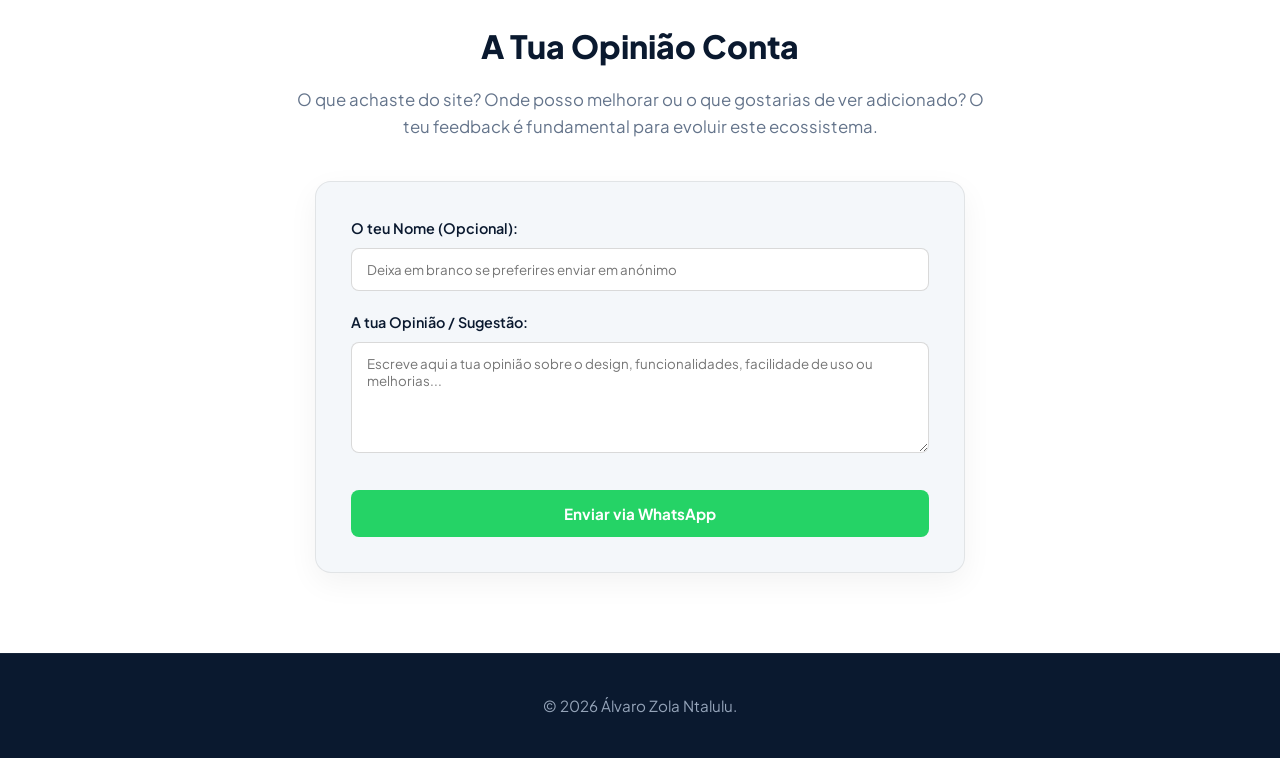
==== commit 77a099b5: "add" ====
--- a/index.html
+++ b/index.html
@@ -218,7 +218,7 @@
 
                 <div class="project-card">
                     <div class="project-img">
-                        <img src="assets/img/nome-da-foto.jpg" alt="Trabalhos de Design">
+                        <img src="assets/img/" alt="Trabalhos de Design">
                     </div>
                     <div class="project-info">
                         <h3>Trabalhos de Design</h3>
--- a/css/style.css
+++ b/css/style.css
@@ -95,7 +95,7 @@
 
 .btn-nav {
     background: linear-gradient(135deg, var(--accent-blue), #0052CC);
-    color: var(--white) !important;
+    color: var(--white);
     padding: 10px 20px;
     border-radius: 8px;
     box-shadow: 0 4px 14px rgba(10, 132, 255, 0.3);
@@ -827,7 +827,7 @@
         right: -100%; /* Esconde o menu fora do ecrã à direita */
         width: 75%;
         height: 100vh;
-        background: var(--secondary-dark);
+        background: #112240f3;
         box-shadow: -10px 0 30px rgba(0, 0, 0, 0.5);
         display: flex;
         justify-content: center;
@@ -848,6 +848,11 @@
 
     .nav-menu ul li a {
         font-size: 1.2rem;
+        color: white;
+    }
+
+    .section-title {
+        text-align: ;
     }
 }
 
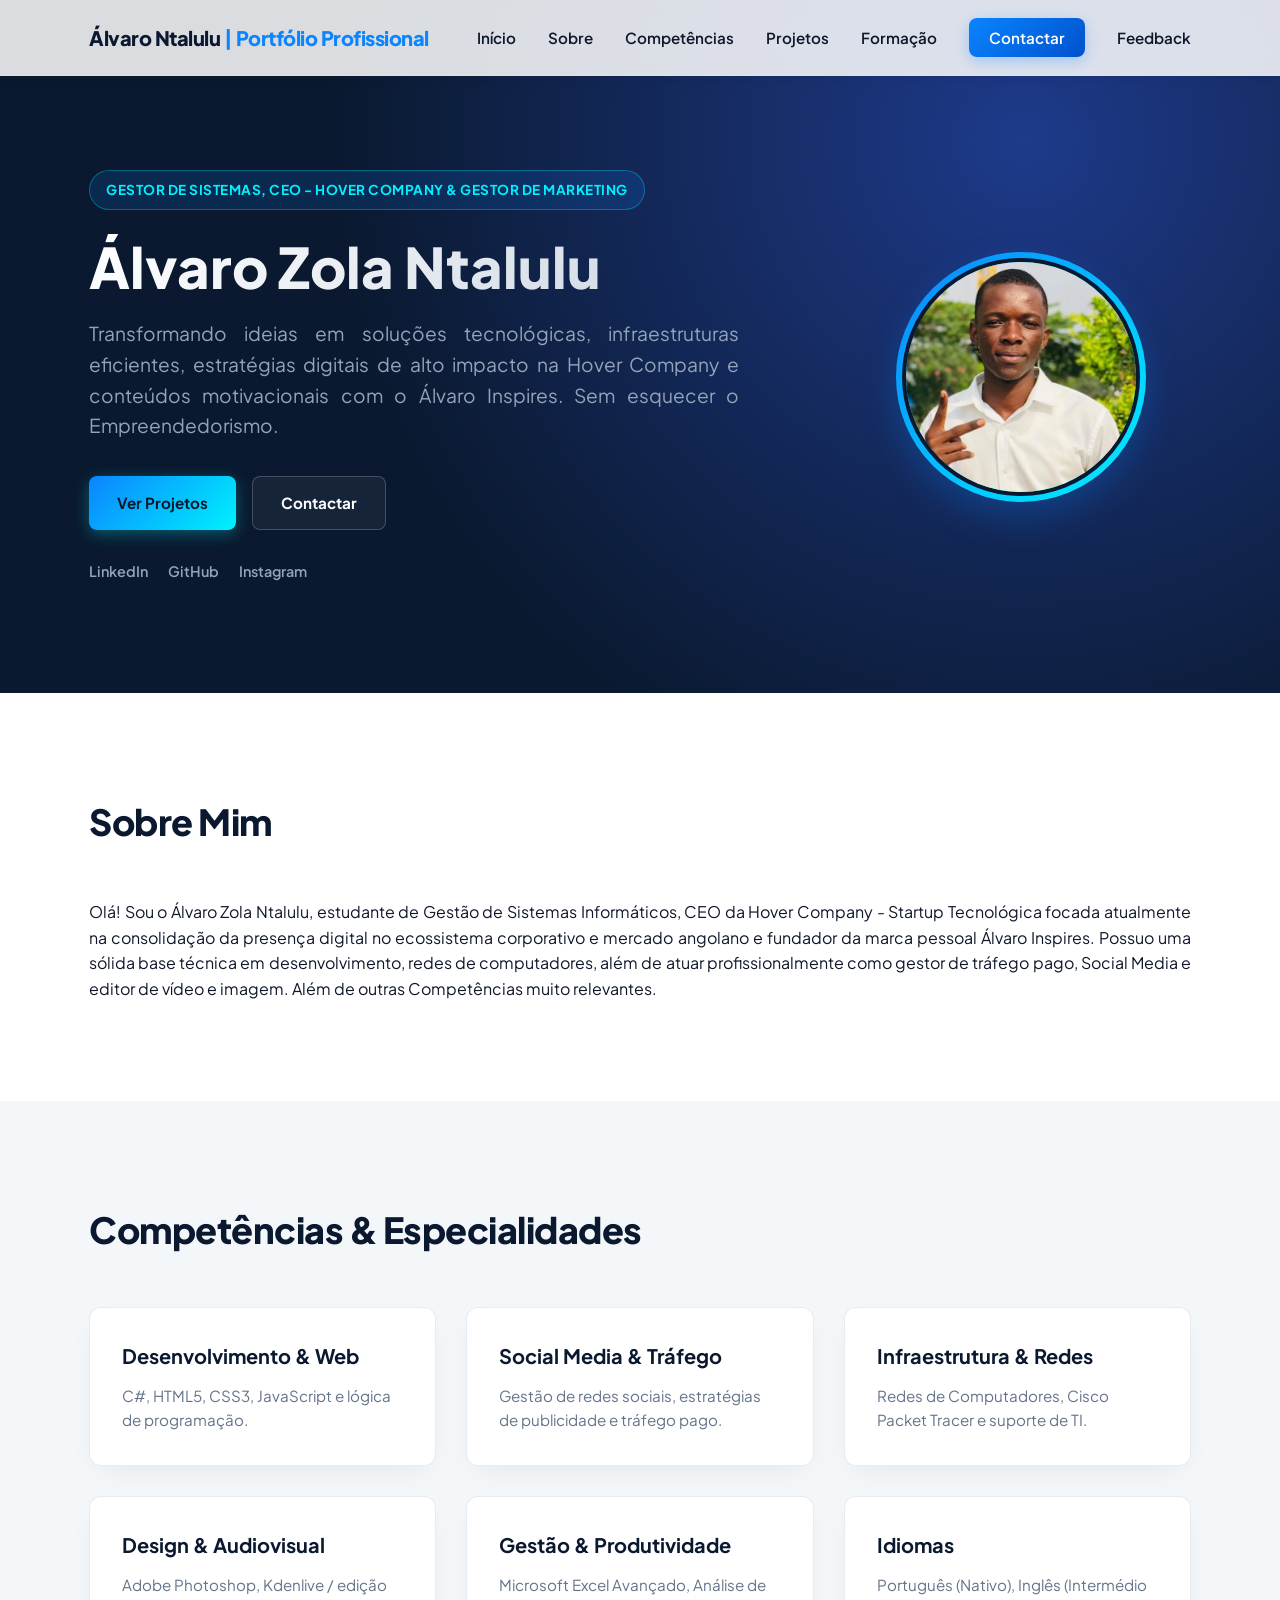
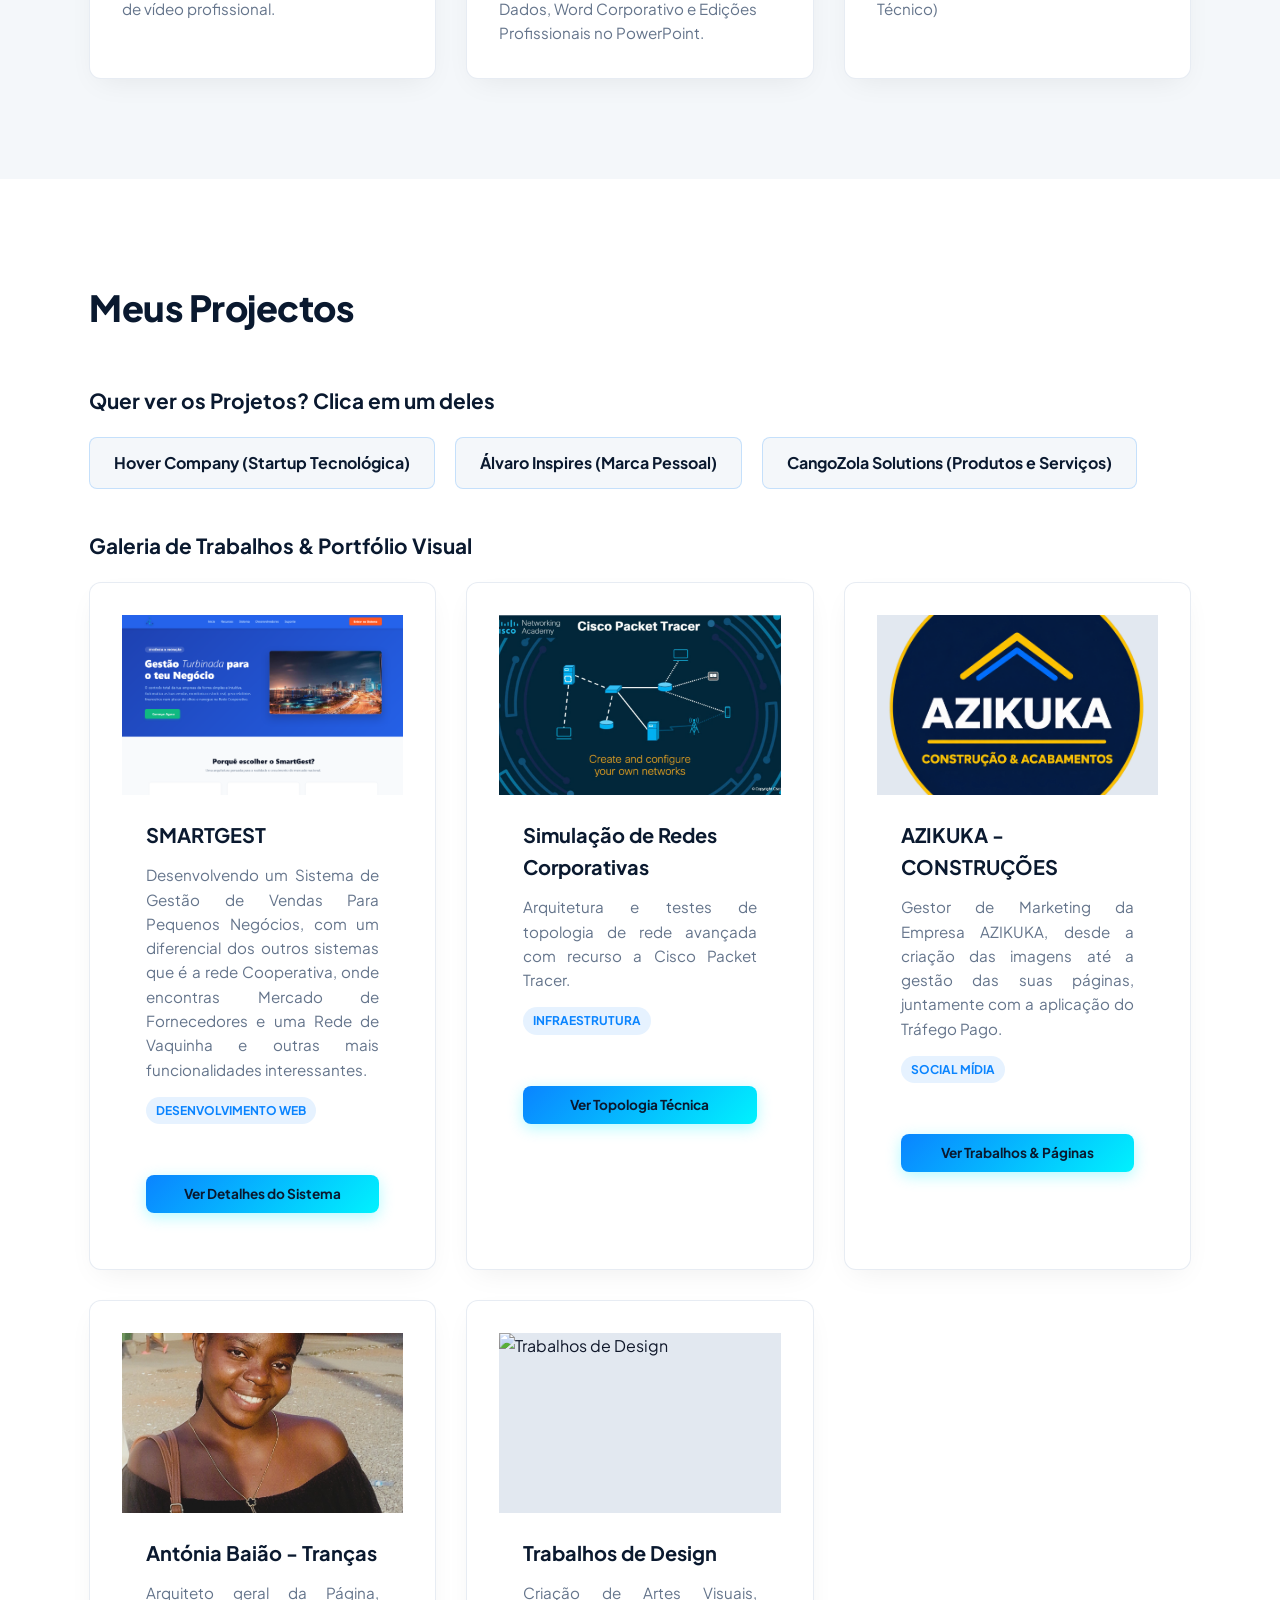
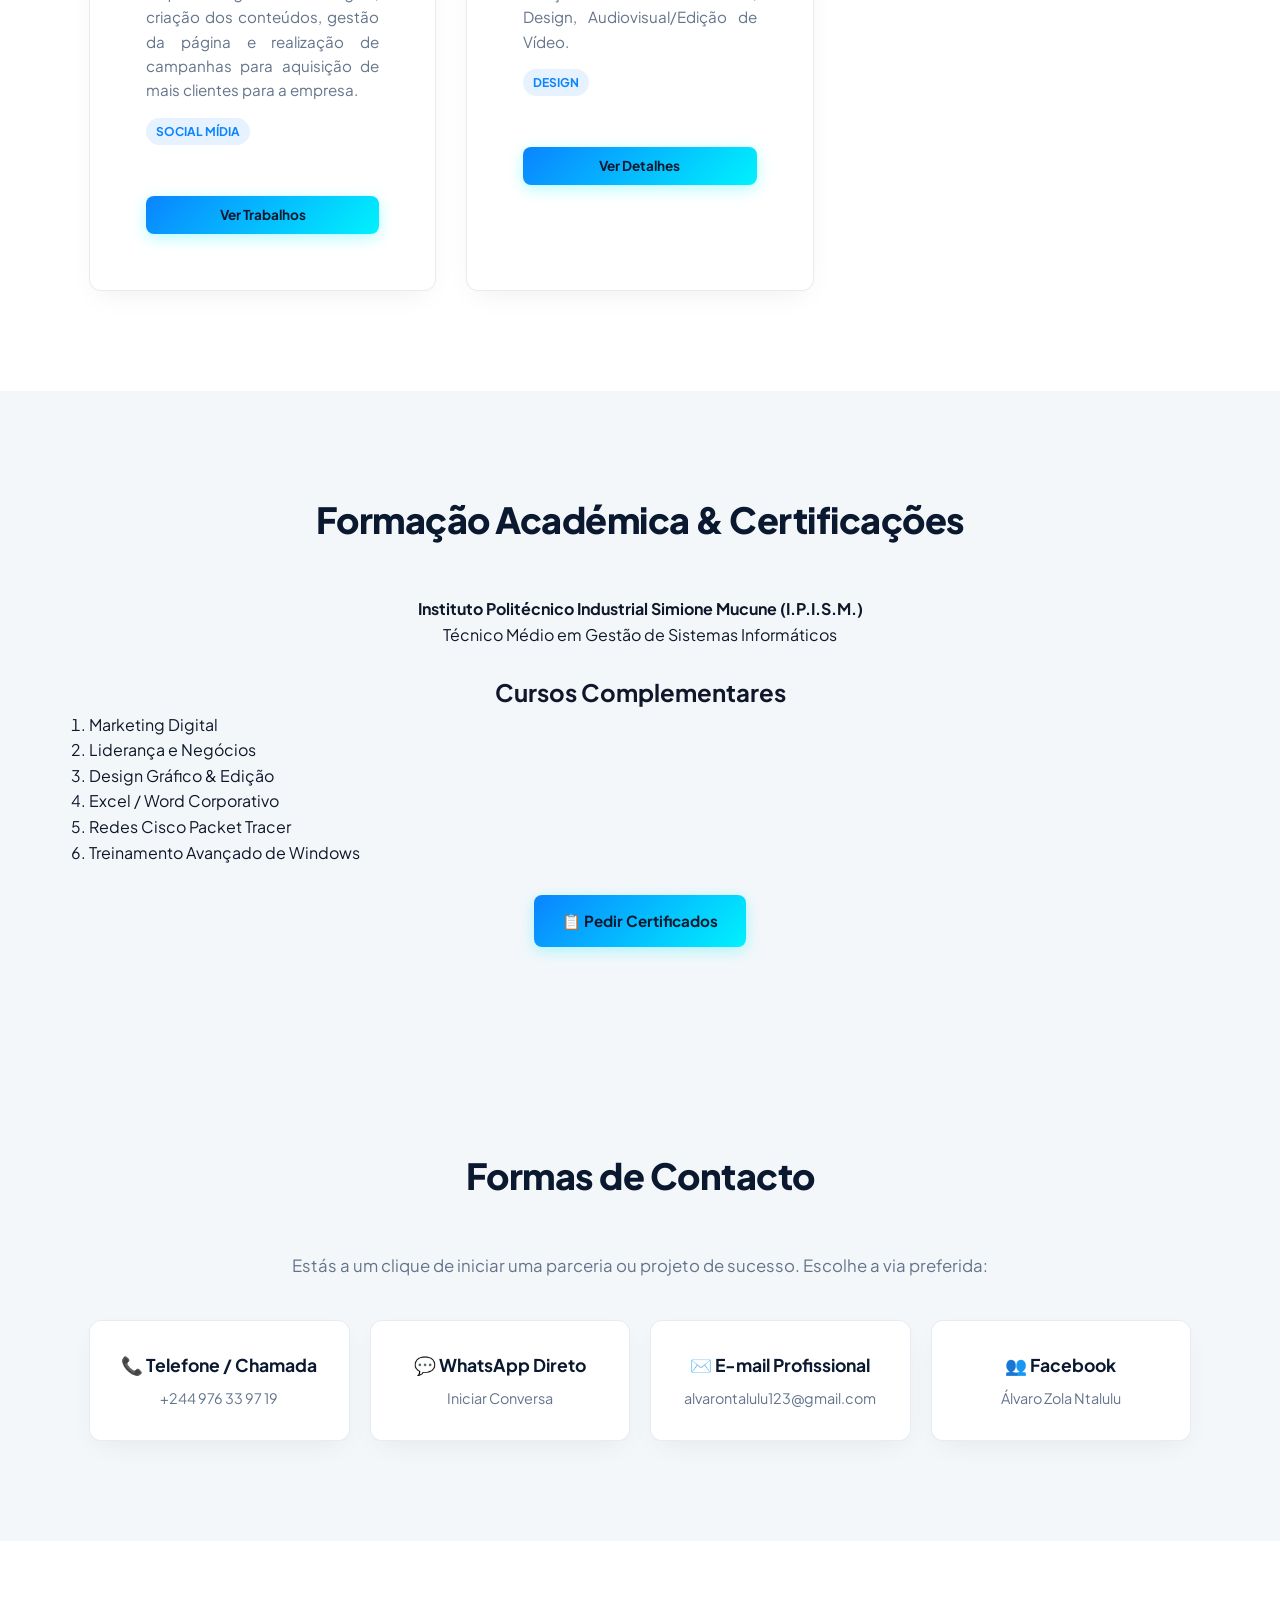
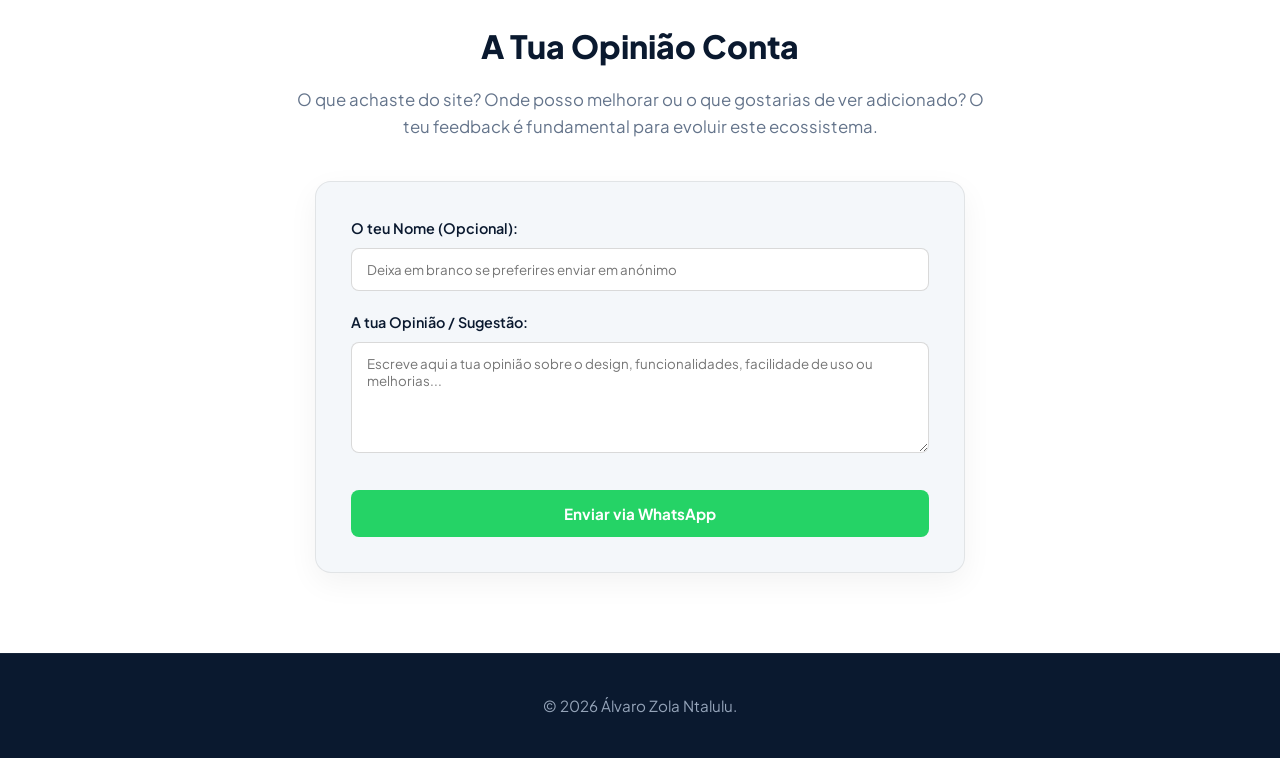
==== commit 1422a14f: "a" ====
--- a/index.html
+++ b/index.html
@@ -135,7 +135,7 @@
     <!-- 5. PROJETOS & LIDERANÇA -->
     <section id="projetos" class="section">
         <div class="container">
-            <h2 class="section-title">Projetos & Liderança</h2>
+            <h2 class="section-title">Meus Projectos</h2>
             <p class="subtitle-galeria">Quer ver os Projetos? Clica em um deles</p>
             <!-- Links de Destaque para Ficheiros HTML Internos -->
             <div class="brands-banner">
@@ -222,7 +222,7 @@
                     </div>
                     <div class="project-info">
                         <h3>Trabalhos de Design</h3>
-                        <p class="justificado">Aqui encontras todo o meu trabalho na área de design.</p>
+                        <p class="justificado">Criação de Artes Visuais, Design, Audiovisual/Edição de Vídeo.</p>
                         <span class="project-tag">Design</span>
                         <br><br>
                         <a href="galeria-trabalho/design-detalhe.html" class="btn btn-primary"
--- a/css/style.css
+++ b/css/style.css
@@ -95,7 +95,7 @@
 
 .btn-nav {
     background: linear-gradient(135deg, var(--accent-blue), #0052CC);
-    color: var(--white);
+    color: var(--white) !important;
     padding: 10px 20px;
     border-radius: 8px;
     box-shadow: 0 4px 14px rgba(10, 132, 255, 0.3);
@@ -303,8 +303,8 @@
     bottom: -10px;
     left: 0;
     width: 60px;
-    height: 4px;
-    background: linear-gradient(90deg, var(--accent-blue), var(--accent-cyan));
+    height: 2px;
+    background: linear-gradient(90deg, var(--accent-blue));
     border-radius: 2px;
 }
 
@@ -332,7 +332,7 @@
     left: 0;
     width: 100%;
     height: 4px;
-    background: linear-gradient(90deg, var(--accent-blue), var(--accent-cyan));
+    background: linear-gradient(90deg, var(--accent-blue));
     opacity: 0.8;
     transition: var(--transition);
 }
@@ -850,10 +850,6 @@
         font-size: 1.2rem;
         color: white;
     }
-
-    .section-title {
-        text-align: ;
-    }
 }
 
 
